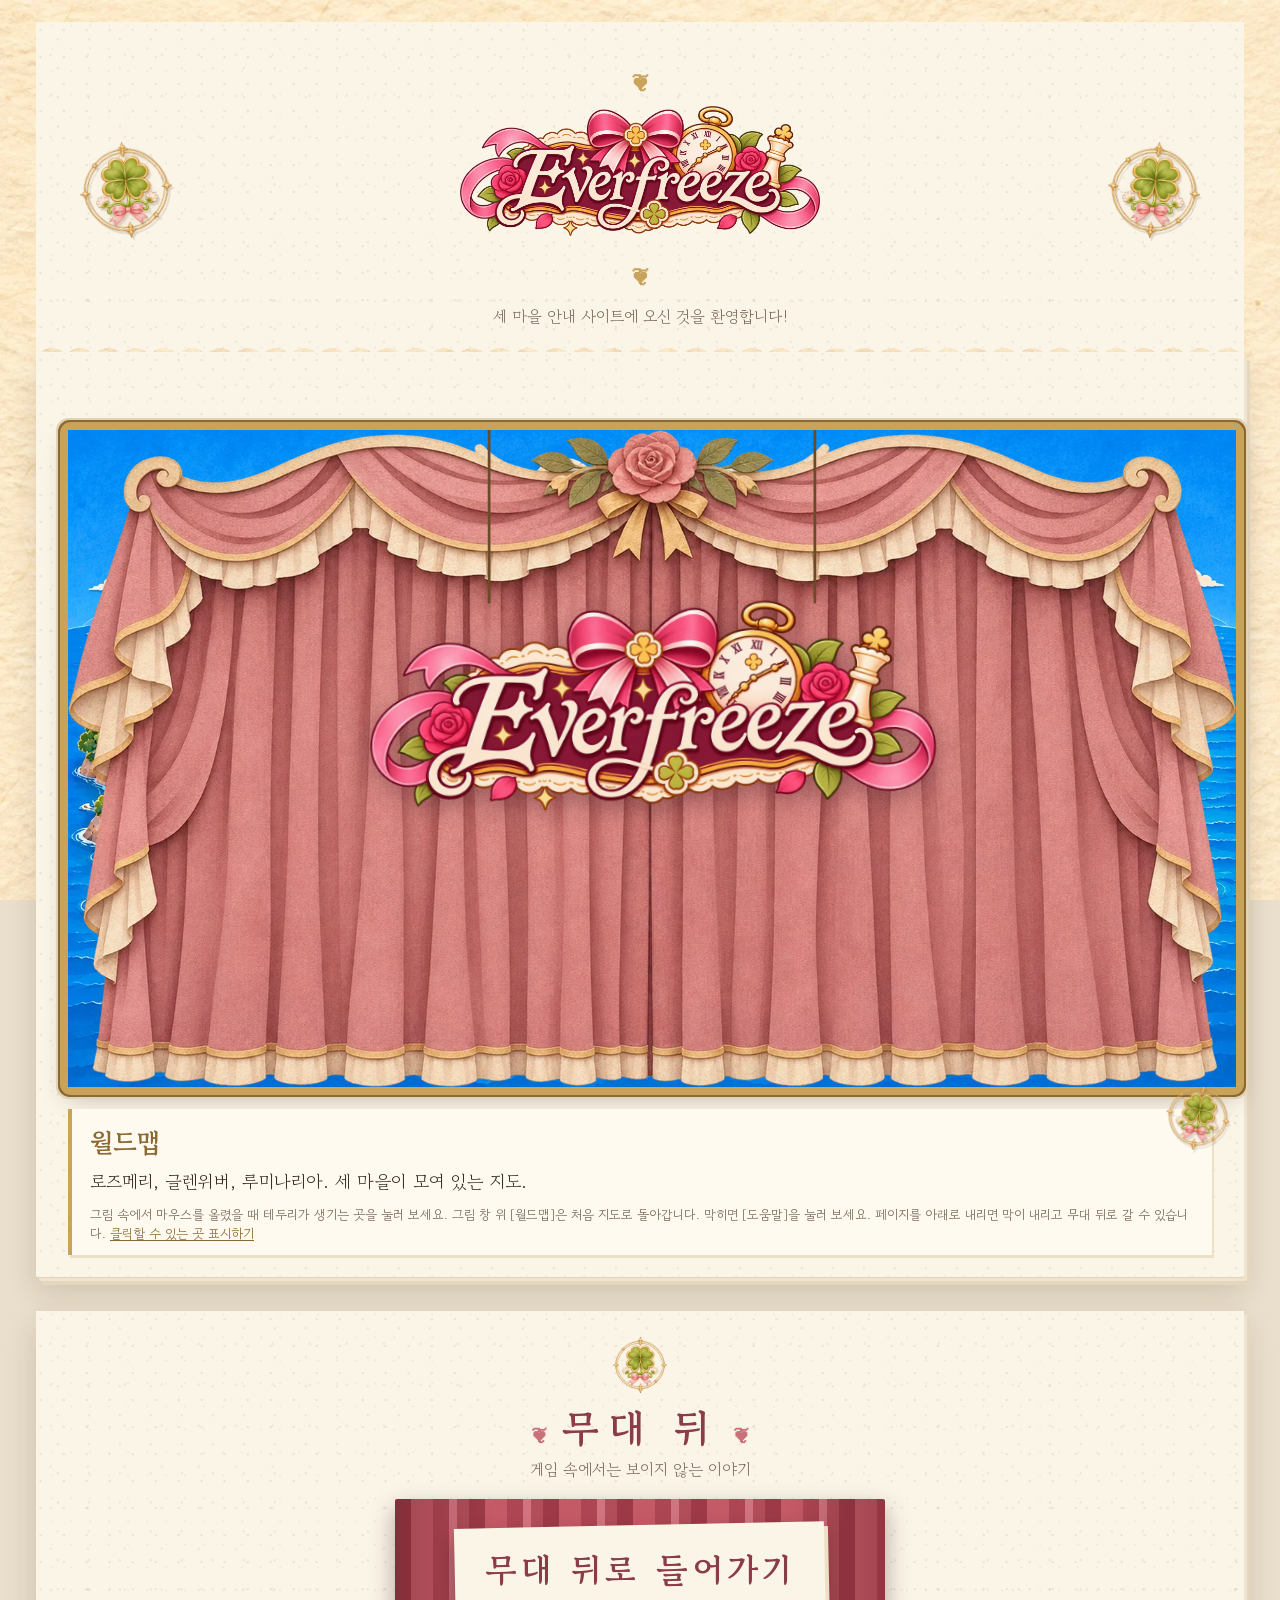
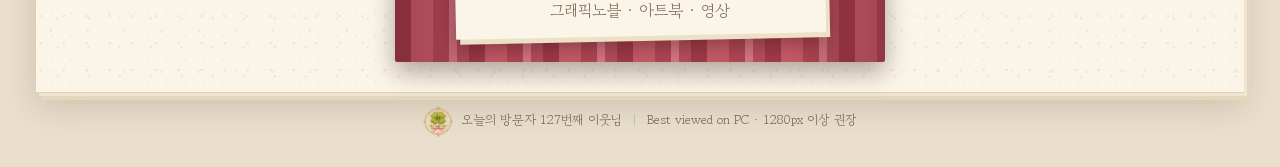
==== everfreeze_single.html @ aab17618 "Rosemary map layout: library set back behind the shop Co-Authored-By: Claude Opus 5.5 <noreply@anthr" ====
<!doctype html>
<html lang="ko" data-cur="1">
<head>
<meta charset="utf-8">
<meta name="viewport" content="width=device-width,initial-scale=1">
<title>EVERFREEZE</title>
<link rel="preconnect" href="https://fonts.googleapis.com">
<link href="https://fonts.googleapis.com/css2?family=Gowun+Batang:wght@400;700&family=Gowun+Dodum&display=swap" rel="stylesheet">
<style>
:root{
  --ink:#2b2a35; --ink2:#5a586b; --paper:#fffdf8; --line:#d9d4c7;
  --npc:#5b8fc9; --inspect:#d99a2b; --puzzle:#8a63c9; --move:#4aa070;
  --accent:#6b5bd6; --bad:#c9503c;
  --font:'Pretendard','Noto Sans KR','Malgun Gothic','Apple SD Gothic Neo',system-ui,sans-serif;
}
*{box-sizing:border-box}
html,body{margin:0;min-height:100%;font-family:var(--font);color:var(--ink)}
#stagewrap{position:relative;width:100%;aspect-ratio:16/9;overflow:hidden;border-radius:6px;background:#000}
#stage{position:absolute;left:0;top:0;width:1280px;height:720px;transform-origin:top left;overflow:hidden;background:#000;user-select:none}
button{font-family:inherit;cursor:pointer}

/* 배경 */
.scene{position:absolute;inset:0;transition:filter .6s}
.wm{position:absolute;left:0;right:0;top:46%;text-align:center;font-size:84px;font-weight:800;color:rgba(255,255,255,.34);letter-spacing:.04em;pointer-events:none;text-shadow:0 2px 0 rgba(0,0,0,.04)}
.wm::after{content:'배경 이미지 자리';display:block;font-size:15px;font-weight:600;letter-spacing:.2em;color:rgba(0,0,0,.22);margin-top:6px}
.fx{position:absolute;inset:0;pointer-events:none;transition:opacity .8s}

/* 오류 단계 연출 (단계 누적 · 전역) */
#stage[data-stage="2"] .scene{filter:saturate(.92)}
body[data-stage="2"] .fx{background:radial-gradient(ellipse at center,transparent 60%,rgba(60,40,90,.14) 100%)}
#stage[data-stage="3"] .scene{filter:saturate(.78) hue-rotate(-8deg)}
body[data-stage="3"] .fx{background:repeating-linear-gradient(0deg,rgba(0,0,0,.035) 0 2px,transparent 2px 5px),radial-gradient(ellipse at center,transparent 50%,rgba(60,30,90,.22) 100%)}
#stage[data-stage="4"] .scene{filter:saturate(.6) hue-rotate(-18deg) contrast(1.05);animation:jitter 5s steps(1) infinite}
body[data-stage="4"] .fx{background:repeating-linear-gradient(0deg,rgba(0,0,0,.06) 0 2px,transparent 2px 4px),linear-gradient(90deg,rgba(255,0,80,.05),transparent 30%,transparent 70%,rgba(0,200,255,.06)),radial-gradient(ellipse at center,transparent 40%,rgba(40,10,70,.34) 100%)}
#stage[data-stage="5"] .scene{filter:grayscale(.78) brightness(.94)}
body[data-stage="5"] .fx{background:radial-gradient(ellipse at center,transparent 55%,rgba(20,20,30,.3) 100%)}
@keyframes jitter{0%,92%,100%{transform:none}93%{transform:translateX(5px)}95%{transform:translateX(-6px) skewX(.6deg)}97%{transform:translateX(3px)}}
#stage[data-stage="5"] *{animation-play-state:paused}

/* 핫스팟 */
.hotspots{position:absolute;inset:0}
.hs{position:absolute;display:flex;flex-direction:column;align-items:center;justify-content:center;gap:6px;border:2px solid rgba(255,255,255,.55);border-radius:18px;background:rgba(255,255,255,.34);color:var(--ink);backdrop-filter:blur(1px);transition:transform .12s,background .12s,box-shadow .12s;padding:6px}
.hs .ico{font-size:54px;line-height:1;filter:drop-shadow(0 2px 2px rgba(0,0,0,.18))}
.hs .lbl{font-size:20px;font-weight:700;background:rgba(255,253,248,.92);border-radius:10px;padding:3px 10px;max-width:100%;text-align:center;box-shadow:0 1px 3px rgba(0,0,0,.15)}
.hs:hover{background:rgba(255,255,255,.62);transform:translateY(-3px) scale(1.02);box-shadow:0 8px 20px rgba(0,0,0,.2)}
.hs:active{transform:scale(.98)}
.hs-npc{border-radius:50% 50% 18px 18px / 40% 40% 18px 18px}
#stage.hints .hs{border-style:solid;border-width:3px}
#stage.hints .hs-npc{border-color:var(--npc)} #stage.hints .hs-inspect{border-color:var(--inspect)}
#stage.hints .hs-puzzle{border-color:var(--puzzle)} #stage.hints .hs-move{border-color:var(--move)}
#stage.hints .hs.temp{border-style:dashed}
#stage.hints .hs.temp::after{content:'임시';position:absolute;top:4px;right:6px;font-size:11px;font-weight:700;color:#fff;background:rgba(0,0,0,.45);border-radius:6px;padding:1px 6px}


/* 장소 소개말 / 토스트 / 배너 */
.toasts{position:absolute;right:18px;top:70px;display:flex;flex-direction:column;gap:8px;align-items:flex-end;pointer-events:none;z-index:30}
.toast{background:rgba(35,32,52,.92);color:#fff;padding:9px 16px;border-radius:12px;font-size:15px;animation:toastIn .25s ease}
.toast.gain{background:#4a3fb5}
.toast.out{opacity:0;transition:opacity .5s}
@keyframes toastIn{from{opacity:0;transform:translateX(16px)}}
.banner{position:absolute;left:50%;top:120px;transform:translateX(-50%);text-align:center;color:#fff;background:rgba(40,16,60,.84);padding:12px 30px;border-radius:16px;opacity:0;pointer-events:none;z-index:25}
.banner b{display:block;font-size:20px;margin-bottom:4px}
.banner span{font-size:16px;opacity:.9}
.banner.show{animation:bannerAnim 3.6s ease forwards}
@keyframes bannerAnim{0%{opacity:0}12%,78%{opacity:1}100%{opacity:0}}

/* 오버레이 공통 */
.scrim{position:absolute;inset:0;z-index:20;display:flex;align-items:flex-end;justify-content:center;padding-bottom:34px}
.scrim.dim{background:rgba(20,18,30,.55);align-items:center;padding:0}
.textbox{width:960px;min-height:150px;background:var(--paper);border:2px solid var(--ink);border-radius:18px;padding:22px 28px;box-shadow:0 10px 30px rgba(0,0,0,.35);position:relative;animation:rise .18s ease}
@keyframes rise{from{opacity:0;transform:translateY(10px)}}
.textbox .who{font-weight:800;margin-bottom:6px}
.textbox .body{font-size:22px;line-height:1.55}
.textbox .note{margin-top:10px;font-size:14px;color:var(--move);font-weight:700}
.textbox .next{position:absolute;right:22px;bottom:12px;font-size:13px;color:var(--ink2)}
.textbox.dialogue{display:flex;gap:22px;align-items:flex-start}
.portrait{flex:none;width:92px;height:92px;border-radius:50%;display:flex;align-items:center;justify-content:center;font-size:40px;font-weight:800;color:#fff;border:3px solid var(--ink)}
.dcol{flex:1}
.dhead{display:flex;align-items:center;gap:10px;margin-bottom:8px}
.dhead b{font-size:20px}.dhead .role{font-size:14px;color:var(--ink2)}
.dhead .ctx{font-size:12px;background:#ece8ff;color:var(--accent);border-radius:8px;padding:2px 8px;font-weight:700}
.textbox.dialogue .close{align-self:flex-end}

/* 퍼즐 */
.puzzle{width:720px;background:var(--paper);border:2px solid var(--ink);border-radius:20px;padding:26px 30px;box-shadow:0 14px 40px rgba(0,0,0,.45)}
.puzzle h3{margin:0 0 8px;font-size:22px}
.puzzle .prompt{margin:0 0 18px;font-size:18px;line-height:1.5}
.parea{display:flex;flex-direction:column;gap:10px}
.opt{border:2px solid var(--line);background:#fff;border-radius:12px;padding:12px 16px;font-size:17px;text-align:left}
.opt:hover:not(:disabled){border-color:var(--puzzle)}
.opt.on{border-color:var(--puzzle);background:#f1eaff}
.opt:disabled{opacity:.35;cursor:default}
.seq{display:flex;gap:8px;flex-wrap:wrap}
.slot{flex:1;min-width:130px;border:2px dashed var(--line);border-radius:12px;padding:10px;text-align:center;font-size:15px;color:var(--ink2);min-height:48px;display:flex;align-items:center;justify-content:center}
.slot.filled{border-style:solid;border-color:var(--puzzle);background:#f1eaff;color:var(--ink);font-weight:600}
.pool{display:grid;grid-template-columns:1fr 1fr;gap:8px;margin-top:6px}
.code{font-size:30px;text-align:center;letter-spacing:.3em;border:2px solid var(--line);border-radius:12px;padding:10px;width:200px;margin:0 auto;font-family:var(--font)}
.pmsg{min-height:24px;margin:14px 0 4px;color:var(--bad);font-weight:600}
.pactions{display:flex;justify-content:flex-end;gap:10px}
.shake{animation:shake .35s}
@keyframes shake{25%{transform:translateX(-8px)}75%{transform:translateX(8px)}}

/* 엔딩 */
.ending{width:640px;background:#f4f1ea;border:2px solid var(--ink);border-radius:20px;padding:34px 40px;text-align:center;line-height:1.7;box-shadow:0 14px 40px rgba(0,0,0,.45)}
.ending h2{margin:0 0 16px;font-size:26px}.ending p{margin:0;font-size:18px}.ending .btn{margin-top:22px}

/* 추리 수첩 */
.notebook{width:1160px;height:640px;background:var(--paper);border:2px solid var(--ink);border-radius:20px;padding:20px 26px;display:flex;flex-direction:column;box-shadow:0 14px 40px rgba(0,0,0,.45)}
.nb-head{display:flex;justify-content:space-between;align-items:center;margin-bottom:10px}
.nb-head h2{margin:0;font-size:24px}
.nb-cols{flex:1;display:grid;grid-template-columns:400px 1fr;gap:26px;min-height:0}
.nb-left,.nb-right{overflow:auto;padding-right:6px}
.nb-left h4,.nb-right h4{margin:12px 0 6px;font-size:15px;color:var(--ink2)}
.evlist{display:flex;flex-wrap:wrap;gap:6px}
.ev{border:1px solid var(--line);background:#fff;border-radius:10px;padding:6px 10px;font-size:14px}
.ev:hover{border-color:var(--accent)}.ev.picked{background:#e9e4ff;border-color:var(--accent)}
.empty{color:var(--ink2);font-size:14px}
.evdetail{margin-top:14px;padding:12px 14px;background:#f4f1ea;border-radius:12px;font-size:15px;line-height:1.5}
.evdetail .place{margin-left:8px;font-size:12px;color:var(--ink2)}.evdetail p{margin:6px 0 0}
.dcard{border:1px solid var(--line);background:#fff;border-radius:14px;padding:12px 16px;margin-bottom:10px}
.dcard.active{border:2px solid var(--accent)}
.dcard.solved{background:#f0f8f2;border-color:#9bcfae}
.dtop{display:flex;justify-content:space-between;align-items:center}
.dtop .tag{font-size:12px;border-radius:8px;padding:2px 8px;background:#eee;color:var(--ink2)}
.dcard.solved .tag{background:var(--move);color:#fff}
.dcard p{margin:6px 0}.dcard .sub{color:var(--ink2);font-size:14px}.dcard .hypo{font-size:15px}
.dcard .msg{color:var(--bad);font-weight:600;font-size:14px}
.slots{display:flex;gap:8px;margin:8px 0;flex-wrap:wrap}
.slots .slot{min-width:150px;flex:none;cursor:pointer}
.row{display:flex;gap:8px}

/* DEV */
.devpanel{position:absolute;right:12px;top:12px;width:360px;max-height:600px;overflow:auto;z-index:40;background:rgba(20,18,30,.94);color:#fff;border-radius:12px;padding:12px;font-size:12px;display:flex;flex-direction:column;gap:8px}
.devpanel select{width:100%;padding:4px}
.devev{display:flex;flex-wrap:wrap;gap:4px}
.devev button{background:#333;color:#ddd;border:1px solid #555;border-radius:6px;padding:2px 6px;font-size:11px}
.devev button.on{background:#6b5bd6;color:#fff}
.devpanel .row button{background:#444;color:#fff;border:0;border-radius:6px;padding:4px 10px}
.devflags{color:#bbb;line-height:1.5;word-break:break-all}

/* ===== 사이트 틀 (옛날 홈페이지 느낌) ===== */
body{background:#efe9dc;background-image:radial-gradient(rgba(120,100,70,.10) 1px,transparent 1px);background-size:14px 14px}
/* 단계별 배경 그림 (EF.PAGE_BG_IMAGES 에 등록된 단계만) */
body.page-bg{background-size:cover;background-position:center;background-attachment:fixed;background-repeat:no-repeat}
#site{max-width:1240px;margin:0 auto;padding:18px 16px 28px}
#masthead{background:#fffdf8;border:3px double #8a7b62;border-radius:8px;padding:16px 22px;text-align:center;box-shadow:3px 3px 0 rgba(90,75,50,.25)}
.logo{font-size:40px;font-weight:800;letter-spacing:.18em;color:#4b3f63}
.tagline{margin-top:6px;font-size:15px;color:var(--ink2)}
#page{background:#fffdf8;border:3px double #8a7b62;border-radius:8px;padding:14px 16px 18px;box-shadow:3px 3px 0 rgba(90,75,50,.25)}
#caption{margin-top:14px;padding:6px 4px 0}
#caption h2{margin:0 0 6px;font-size:24px;color:#4b3f63}
#pintro{margin:0 0 8px;font-size:17px;line-height:1.6}
.tip{margin:0;font-size:13px;color:var(--ink2)}
.tip a{color:#3b5bb5}
#foot{margin-top:14px;text-align:center;font-size:13px;color:var(--ink2)}
#foot .sep{margin:0 10px;color:#bbb}
.devlink{margin-left:12px;color:#aaa;font-size:11px}
/* 단계가 오르면 사이트 틀도 조금씩 어긋난다 */
body[data-stage="3"] #masthead .logo{letter-spacing:.14em}
body[data-stage="4"] #masthead{border-style:dashed}
body[data-stage="4"] .tagline{opacity:.75}
body[data-stage="5"] #site{filter:grayscale(.55)} /* body 에 filter 를 걸면 화면 고정 요소(엔딩 막 등)의 위치가 틀어진다 */
body[data-stage="5"] .tagline{letter-spacing:.3em}
.banner{top:70px}

/* 버튼 (이전 정리 때 빠져 있던 공통 버튼 스타일 복구) */
.btn{border:1px solid var(--line);background:var(--paper);color:var(--ink);border-radius:12px;padding:8px 14px;font-size:15px;font-weight:600;box-shadow:0 1px 3px rgba(0,0,0,.15)}
.btn:hover{background:#fff}
.btn.primary{background:var(--accent);color:#fff;border-color:var(--accent)}
.btn.primary:disabled{opacity:.4;cursor:not-allowed}
.btn.small{padding:5px 11px;font-size:14px}
.badge{margin-left:7px;background:var(--accent);color:#fff;border-radius:10px;padding:1px 8px;font-size:13px}

/* 뒤로가기: 그림 아래쪽 가장자리. 마우스를 대면 커서가 아래 화살표로 바뀌고, 클릭하면 한 단계 나간다 */
.edge-back{position:absolute;left:0;right:0;bottom:0;height:76px;z-index:6;
  cursor:url("data:image/svg+xml;utf8,<svg xmlns='http://www.w3.org/2000/svg' width='36' height='36' viewBox='0 0 36 36'><path d='M18 31 L5 15 H13 V4 H23 V15 H31 Z' fill='white' stroke='black' stroke-width='2.4' stroke-linejoin='round'/></svg>") 18 31, s-resize;
  transition:background .15s}
.edge-back:hover{background:linear-gradient(0deg,rgba(20,18,30,.30),rgba(20,18,30,0))}
/* 설정 showMemo 를 켰을 때만 생기는 메모 버튼 */
.memo-btn{position:absolute;right:14px;top:14px;z-index:7;border:1px solid var(--line);background:rgba(255,253,248,.94);border-radius:12px;padding:7px 12px;font-size:15px;font-weight:700}

/* ===== 퍼즐 유형별 화면 (src/ui/pz.js) ===== */
.textbox .body{white-space:pre-line}
.puzzle{max-height:680px;overflow:auto}
.phead{display:flex;align-items:center;gap:10px;margin-bottom:8px}
.phead h3{margin:0}
.plevel{font-size:12px;font-weight:700;background:#f1eaff;color:var(--puzzle);border-radius:8px;padding:2px 8px}
.phint{display:none;margin:4px 0 10px;padding:10px 14px;border-radius:12px;background:#fff6dc;border:1px dashed #d9b24a;font-size:15px;line-height:1.5}
.phint.on{display:block}
.pz-list{display:flex;flex-direction:column;gap:8px}
.row.center{justify-content:center;align-items:center;gap:14px;margin-top:10px}

/* 다이얼 · 회전 링 */
.wheels{display:flex;justify-content:center;gap:18px;padding:6px 0}
.wheel{display:flex;flex-direction:column;align-items:center;gap:6px}
.wbtn{border:1px solid var(--line);background:#fff;border-radius:10px;width:64px;height:34px;font-size:16px}
.wbtn:hover{border-color:var(--puzzle)}
.wnum{width:64px;height:76px;display:flex;align-items:center;justify-content:center;font-size:40px;font-weight:800;border:2px solid var(--ink);border-radius:12px;background:linear-gradient(180deg,#eee 0%,#fff 30%,#fff 70%,#eee 100%)}
.wlabel{font-size:13px;color:var(--ink2);font-weight:700;min-height:18px}
.wheels.rings .wnum{width:96px;height:96px;border-radius:50%;border:0;color:#4a3420;
  background:repeating-radial-gradient(circle,#d9b98a 0 5px,#c49a64 5px 8px);box-shadow:inset 0 0 0 3px #7a5a34;position:relative}
.wheels.rings .wnum::after{content:'';position:absolute;inset:6px;border-radius:50%;border-top:4px solid rgba(80,50,20,.6);transform:rotate(var(--rot,0deg));transition:transform .2s}

/* 시계 맞추기 */
.clockbox{display:flex;align-items:center;justify-content:center;gap:28px}
.clockface{width:210px;height:210px}
.cf-rim{fill:#fffdf8;stroke:var(--ink);stroke-width:4}
.cf-num{font-size:17px;font-weight:700;text-anchor:middle;fill:var(--ink)}
.cf-h{stroke:var(--ink);stroke-width:7;stroke-linecap:round;transition:transform .2s}
.cf-m{stroke:var(--puzzle);stroke-width:4;stroke-linecap:round;transition:transform .2s}
.cf-pin{fill:var(--ink)}
.clock-side{display:flex;flex-direction:column;gap:12px;align-items:flex-start}
.clock-label{font-size:28px;font-weight:800}
.clock-ctl{display:grid;grid-template-columns:auto auto auto;gap:6px 8px;align-items:center}
.cl-t{font-weight:700;color:var(--ink2)}

/* 레버 */
.levers{display:flex;justify-content:center;gap:26px;padding:6px 0}
.lever{position:relative;width:76px;height:150px;border:2px solid var(--line);border-radius:14px;background:#f6f3ec}
.lever .stick{position:absolute;left:34px;top:30px;width:8px;height:60px;background:#777;border-radius:4px;transform-origin:50% 100%;transition:transform .2s}
.lever .knob{position:absolute;left:22px;top:12px;width:32px;height:32px;border-radius:50%;background:var(--c);border:2px solid var(--ink);z-index:1;transition:top .2s}
.lever .lname{position:absolute;left:0;right:0;bottom:8px;font-weight:700;font-size:15px}
.lever.down .knob{top:70px}.lever.down .stick{transform:scaleY(-.2)}
.lever:disabled{cursor:default;opacity:.85}
.lever-trail{display:flex;gap:6px}
.dot{min-width:46px;padding:4px 8px;border:2px dashed var(--line);border-radius:10px;font-size:13px;text-align:center;color:var(--ink2)}
.dot.on{border-style:solid;border-color:var(--ink);color:#fff;font-weight:700}

/* 슬라이드 3×3 */
.slidegrid{display:grid;grid-template-columns:repeat(3,96px);grid-template-rows:repeat(3,96px);gap:6px;justify-content:center;padding:6px;background:#6f5a48;border-radius:14px;width:max-content;margin:0 auto}
.stile{border:0;border-radius:10px;background:#f4e8d0;font-size:46px;box-shadow:inset 0 -4px 0 rgba(0,0,0,.15);cursor:default}
.stile.movable{cursor:pointer;outline:3px solid rgba(138,99,201,.55)}
.stile.movable:hover{background:#fff}
.stile.empty{background:transparent;box-shadow:none}

/* 암호 */
.cipher-syms{display:flex;justify-content:center;gap:16px;font-size:44px;padding:4px 0}
.csym{width:70px;height:70px;display:flex;align-items:center;justify-content:center;border:2px solid var(--ink);border-radius:12px;background:#f4f1ea}
.cipher-legend{display:flex;justify-content:center;gap:22px;color:var(--ink2);font-size:16px;margin:4px 0 6px}

/* 등대 신호 */
.sigpad{display:flex;justify-content:center;flex-wrap:wrap;gap:10px;margin-top:10px;align-items:center}
.sig{display:flex;flex-direction:column;align-items:center;gap:2px;width:90px;padding:8px;border:2px solid var(--line);background:#fff;border-radius:14px;font-weight:700}
.sig .ico{font-size:32px}
.sig:hover:not(:disabled){border-color:var(--puzzle)}
.sig:disabled{opacity:.4;cursor:default}

/* 유리 조각 2×2 */
.glassgrid{display:grid;grid-template-columns:repeat(2,150px);gap:10px;justify-content:center;padding:10px;background:#3b3446;border-radius:16px;width:max-content;margin:0 auto}
.gcell{position:relative;width:150px;height:150px;border-radius:12px}
.gcell.sel{outline:4px solid #f3dc8a}
.gpiece{width:100%;height:100%;border:2px solid rgba(255,255,255,.7);border-radius:12px;display:flex;flex-direction:column;align-items:center;justify-content:center;gap:6px;color:#1f1c2b;transition:transform .2s;opacity:.92}
.gtri{font-size:30px;line-height:1}
.gname{font-size:18px;font-weight:800;background:rgba(255,255,255,.7);border-radius:8px;padding:1px 8px}
.grot{position:absolute;right:6px;bottom:6px;width:34px;height:34px;border-radius:50%;border:1px solid var(--line);background:#fff;font-size:18px;z-index:1}
.pz-signal .seq{flex-wrap:nowrap}.pz-signal .slot{min-width:0}

/* ===== 클로즈업 장면 (src/ui/closeup.js) — 그림 창 전체가 물건 가까이로. 글 없음 ===== */
.closeup{position:absolute;inset:0;z-index:18;display:flex;background:#1b1824;animation:cuIn .22s ease-out}
.closeup>*:first-child{flex:1}
@keyframes cuIn{from{opacity:0;transform:scale(1.04)}}
.closeup.quiet>*:first-child{filter:grayscale(1) brightness(.8)}

/* 그림(임시: 큰 아이콘) */
.cv-pic{display:flex;align-items:center;justify-content:center;position:relative;background-size:cover;background-position:center}
.cv-icon{font-size:300px;filter:drop-shadow(0 16px 28px rgba(0,0,0,.4))}
.cv-tag{position:absolute;left:14px;top:12px;font-size:13px;color:rgba(255,255,255,.7);background:rgba(0,0,0,.25);padding:2px 8px;border-radius:4px}

/* 종이·표지판·장부·책: 가운데 한 장 */
.cv-doc{display:flex;align-items:center;justify-content:center;padding:40px;color:#2f2a24;font-family:'Nanum Myeongjo','Noto Serif KR',serif;background:#3b3026;background-image:repeating-linear-gradient(90deg,rgba(255,255,255,.03) 0 4px,transparent 4px 18px)}
.d-sheet{min-width:560px;max-width:1080px;padding:34px 48px;box-shadow:0 18px 40px rgba(0,0,0,.5);display:flex;flex-direction:column;align-items:center}
.paper-note .d-sheet{width:640px;background:repeating-linear-gradient(180deg,#fbf6ea 0 55px,#d9e2ef 55px 57px);transform:rotate(-1.5deg)}
.paper-note .d-line{align-self:stretch;margin:0;height:57px;line-height:57px;font-size:38px}
.paper-note.blur .d-line{background:linear-gradient(90deg,rgba(60,70,110,.5),rgba(60,70,110,.15) 70%,transparent);background-size:100% 10px;background-repeat:no-repeat;background-position:0 60%;filter:blur(3px)}
.paper-book .d-sheet,.cv-doc.paper-book{background-color:#3b3026}
.paper-book .d-sheet{width:760px;background:linear-gradient(90deg,#efe3c8,#f8f0dc 10%,#f8f0dc 90%,#e8dbbd)}
.paper-book .d-line{margin:10px 0;font-size:48px;letter-spacing:.1em}
.paper-sign .d-sheet{background:#f3ead6;border:14px solid #7a5a38;border-radius:10px}
.paper-sign .d-line{margin:6px 0;font-size:64px;font-weight:800}
.paper-ledger .d-sheet{background:#f4ecd8;width:1000px}
.d-head{font-size:40px;font-weight:800;margin-bottom:14px}
.d-table{border-collapse:collapse;font-size:30px;width:100%}
.d-table th{border-bottom:3px solid #6b5a48;padding:6px 12px;text-align:center;font-size:34px}
.d-table td{border-bottom:1px solid #d8cbb0;padding:6px 12px;text-align:center;font-variant-numeric:tabular-nums}
.paper-sign .d-table{font-size:64px}.paper-sign .d-table th{font-size:30px}
.d-foot{margin-top:16px;font-size:40px;align-self:flex-end}
.paper-note .d-foot{font-size:30px;color:#777}

/* 하루 순서 띠 */
.cv-strip{display:flex;align-items:center;justify-content:center;background:#3b3026}
.st-sheet{display:flex;align-items:center;gap:18px;padding:40px 50px;background:#e9dcc0;box-shadow:0 18px 40px rgba(0,0,0,.5);
  clip-path:polygon(0 4%,8% 0,20% 5%,34% 1%,50% 4%,66% 0,82% 5%,100% 2%,98% 50%,100% 97%,84% 100%,66% 95%,50% 100%,34% 96%,18% 100%,0 96%,2% 50%)}
.st-icon{font-size:110px}.st-arrow{font-size:56px;color:#6b5a48}

/* 시계 */
.cv-clock{display:flex;align-items:center;justify-content:center;background:radial-gradient(circle,#d8e2ec,#6f7d8e)}
.cv-clock svg{width:600px;height:600px}
.ck-rim{fill:#f6f1e4;stroke:#3a3346;stroke-width:6}
.ck-tick{stroke:#3a3346;stroke-width:1.5}.ck-tick.big{stroke-width:4}
.ck-num{font-size:20px;font-weight:700;text-anchor:middle;fill:#3a3346;font-family:serif}
.ck-h{stroke:#3a3346;stroke-width:8;stroke-linecap:round}
.ck-m{stroke:#3a3346;stroke-width:4;stroke-linecap:round}
.ck-pin{fill:#3a3346}
.cv-clock .ck-h{stroke-width:11}.cv-clock .ck-m{stroke:#9a2f2f;stroke-width:2.5}
.ck-dir{fill:none;stroke:rgba(58,51,70,.35);stroke-width:3;stroke-linecap:round}

/* 해파리 조명 */
.cv-lights{display:flex;align-items:center;justify-content:center;gap:90px;background:radial-gradient(ellipse,#1f3a4a,#0c1820)}
.bulb{width:150px;height:150px;border-radius:50% 50% 44% 44%;background:var(--c);opacity:.12;animation-name:bulbOn;animation-iteration-count:infinite;animation-timing-function:steps(1,end)}
@keyframes bulbOn{0%{opacity:.12;box-shadow:none}1%,22%{opacity:1;box-shadow:0 0 70px 20px var(--c)}23%,100%{opacity:.12;box-shadow:none}}

/* 망토 도안 */
.cv-pattern{display:flex;align-items:center;justify-content:center;background:#e8cfc4;background-image:repeating-linear-gradient(90deg,rgba(120,70,50,.05) 0 2px,transparent 2px 28px)}

/* 바느질 단계 */
.cv-steps{display:flex;align-items:center;justify-content:center;background:#e9d2c6}
.s-cloth{position:relative;display:flex;align-items:center;gap:40px;padding:70px 70px 70px 50px;background:#f4e3d6;transform:rotate(-1.5deg);
  background-image:repeating-linear-gradient(0deg,rgba(120,70,50,.06) 0 1px,transparent 1px 5px),repeating-linear-gradient(90deg,rgba(120,70,50,.05) 0 1px,transparent 1px 5px);
  box-shadow:3px 6px 0 rgba(90,50,40,.18);clip-path:polygon(0 3%,4% 0,30% 2%,62% 0,100% 2%,99% 40%,100% 97%,70% 100%,35% 98%,2% 100%,0 60%)}
.s-tag{font-size:54px;color:#7a3b3b;background:#fff6dc;border:2px dashed #7a3b3b;border-radius:6px;padding:0 14px;transform:rotate(3deg)}
.s-row{display:flex;gap:16px;align-items:center}
.s-st{position:relative;width:50px;height:8px}
.s-st::before,.s-st::after{content:"";position:absolute;top:2px;width:4px;height:4px;border-radius:50%;background:rgba(90,50,40,.35)} /* 바늘구멍 */
.s-st::before{left:-2px}.s-st::after{right:-2px}
.s-st.sewn{background:#a2584a;border-radius:4px;box-shadow:0 2px 0 #6d3329;transform:rotate(-4deg)}
.s-st.sewn:nth-child(even){transform:rotate(3deg)}
.s-st.sewn::before,.s-st.sewn::after{display:none}
.s-st.last{background:linear-gradient(90deg,#a2584a 55%,transparent 55%);box-shadow:none}
.s-needle{position:absolute;left:24px;top:-74px;width:6px;height:96px;border-radius:3px 3px 50% 50%/3px 3px 100% 100%;transform:rotate(28deg);transform-origin:bottom;
  background:linear-gradient(90deg,#9aa3ab,#e9eef2 45%,#8c949b)}
.s-needle::before{content:"";position:absolute;left:1.5px;top:8px;width:3px;height:12px;border-radius:2px;background:#f4e3d6} /* 바늘귀 */
.s-needle::after{content:"";position:absolute;left:-30px;top:6px;width:38px;height:70px;border:3px solid #a2584a;border-color:#a2584a transparent transparent #a2584a;border-radius:50%;transform:rotate(-20deg)} /* 늘어진 실 */

/* 붙은 종이들 */
.cv-pins{display:flex;flex-wrap:wrap;align-content:center;justify-content:center;gap:26px;padding:40px}
.paper-cork{background:#b98a5a;background-image:radial-gradient(rgba(0,0,0,.12) 1px,transparent 1.5px);background-size:8px 8px}
.paper-drawer{background:#4e3e30}
.pin-note{position:relative;width:340px;padding:40px 20px;background:#fbf6e2;box-shadow:3px 5px 10px rgba(0,0,0,.35);text-align:center}
.pn-icon{font-size:130px}
.pn-text{font-size:30px}
.pn-mark{position:absolute;right:16px;bottom:10px;font-size:44px;color:#9a2f2f}
.paper-drawer .pin-note{width:230px;padding:22px 12px}
.paper-drawer .pn-icon{font-size:56px}.paper-drawer .pn-text{font-size:26px}

/* 겹친 편지 */
.cv-stack{display:flex;align-items:center;justify-content:center;background:radial-gradient(circle,#e3d7bd,#9f9078)}
.st-item{position:absolute}
.si-icon{font-size:250px;filter:drop-shadow(0 8px 10px rgba(0,0,0,.3))}
.si-mark{position:absolute;left:50%;top:50%;transform:translate(-50%,-35%);font-size:64px;color:#9a2f2f}

/* 나이테 읽는 법 */
.rg-svg{width:1000px;height:470px;background:#f8f0dc;box-shadow:0 18px 40px rgba(0,0,0,.5)}
.rg-ring{fill:none;stroke:#9b7b52;stroke-width:14;opacity:.75}
.rg-badge{fill:#7a3b3b}
.rg-num{fill:#fff;font-size:20px;font-weight:800;text-anchor:middle}
.rg-arrow{fill:none;stroke:#7a3b3b;stroke-width:6;stroke-linecap:round;stroke-linejoin:round}
.rg-clock{fill:#fffdf6;stroke:#3a3346;stroke-width:6}
.rg-long{stroke:#3a3346;stroke-width:6;stroke-linecap:round}
.rg-short{stroke:#3a3346;stroke-width:12;stroke-linecap:round}
.rg-pin{fill:#3a3346}
.rg-svg .rg-badge+.rg-num{font-size:24px}

/* 상호작용 불가: 그림만 살짝 흔들림 */
#stage.nudge .scene,#stage.nudge .hotspots{animation:nudge .4s ease}
@keyframes nudge{20%{transform:translateX(-7px)}40%{transform:translateX(6px)}60%{transform:translateX(-4px)}80%{transform:translateX(2px)}}

/* 뒤로 가기 화살표: 그림 하단 가운데에 항상 희미하게, 마우스를 대면 진하게 */
.edge-arrow{position:absolute;left:50%;bottom:10px;width:46px;height:30px;margin-left:-23px;pointer-events:none;opacity:.5;transition:opacity .15s;
  background:url("data:image/svg+xml;utf8,<svg xmlns='http://www.w3.org/2000/svg' viewBox='0 0 46 30'><path d='M4 5 L23 25 L42 5' fill='none' stroke='white' stroke-width='7' stroke-linecap='round' stroke-linejoin='round'/><path d='M4 5 L23 25 L42 5' fill='none' stroke='%232b2a35' stroke-width='3.5' stroke-linecap='round' stroke-linejoin='round'/></svg>") center/contain no-repeat;
  animation:arrowBob 1.8s ease-in-out infinite}
.edge-back:hover .edge-arrow{opacity:1}
@keyframes arrowBob{50%{transform:translateY(5px)}}

/* 그림 위에 얹는 힌트(클로즈업 그림이 있을 때) */
.closeup .on-img{background:transparent!important;flex:none}
.closeup .on-img.bare .d-sheet,.closeup .on-img.bare .st-sheet{background:transparent!important;box-shadow:none;border:0;transform:none}
.closeup .on-img .ck-rim,.closeup .on-img .ck-tick,.closeup .on-img .ck-num,.closeup .on-img .ck-dir{display:none}
.closeup .on-img.cv-clock svg{width:100%;height:100%}
.scene.err-img{filter:none!important}
.scene.has-img .wm{display:none}
/* 인물 크롭(임시) */
.npc-cu{z-index:18;align-items:center;justify-content:center}
.npc-ph{font-size:160px;font-weight:800;color:rgba(255,255,255,.55);margin-top:-160px;letter-spacing:.06em}
.npc-cu .cv-tag{position:absolute;left:14px;top:12px;font-size:13px;color:rgba(255,255,255,.7);background:rgba(0,0,0,.25);padding:2px 8px;border-radius:4px}

/* 대화 여러 장 */
.dside{display:flex;flex-direction:column;align-items:flex-end;gap:8px;align-self:flex-end}
.dcount{font-size:12px;color:var(--ink2)}
.textbox.dialogue .body{white-space:pre-line}
.textbox.dialogue.is-clover{border-color:#5f8f4f}

/* =====================================================================
   디자인 v2 — 종이 무대 홈페이지
   · 사이트 틀: 섬유 알갱이가 박힌 크림색 수제 종이, 오려 붙인 가장자리
   · 그림 창: 마을마다 색이 바뀌는 종이 무대 틀(위쪽 물결 휘장)
   · 창: 종이 쪽지(겹친 종이 그림자 + 마스킹 테이프)
   · 클릭할 곳: 평소엔 안 보이고, 마우스를 올리면 종이 오린 듯한 테두리
   ===================================================================== */
:root{
  --paper:#fbf5e8; --paper2:#f3e8d3; --paper-edge:#e2d3b6; --ink:#3a2f28; --ink2:#7a6a5a;
  --serif:'Gowun Batang','Nanum Myeongjo','Noto Serif KR',serif;
  --font:'Gowun Dodum','Pretendard','Noto Sans KR','Malgun Gothic',system-ui,sans-serif;
  --frame:#c9a35a; --frame-dk:#8a6a32; /* 월드맵: 금빛 */
  --speckle:radial-gradient(circle at 20% 30%,rgba(120,90,60,.10) 0 1px,transparent 1.5px),
            radial-gradient(circle at 70% 60%,rgba(90,110,80,.09) 0 1px,transparent 1.5px),
            radial-gradient(circle at 40% 80%,rgba(150,90,90,.08) 0 1.2px,transparent 1.8px),
            radial-gradient(circle at 85% 15%,rgba(80,80,120,.07) 0 .8px,transparent 1.3px);
}
body[data-village="rm"]{--frame:#c9707a;--frame-dk:#8a3d48}
body[data-village="gw"]{--frame:#7e9c64;--frame-dk:#4d6a3a}
body[data-village="lm"]{--frame:#6aa3a8;--frame-dk:#3d6f76}

html,body{font-family:var(--font)}
body{background-color:#e9dfcc;background-image:var(--speckle);background-size:23px 27px,31px 29px,37px 41px,19px 23px}
#site{max-width:1240px;padding:22px 16px 30px}

/* 머리말: 오려 낸 종이 띠 + 아래 물결 가장자리 */
#masthead{position:relative;background-color:var(--paper);background-image:var(--speckle);background-size:23px 27px,31px 29px,37px 41px,19px 23px;
  border:0;border-radius:0;padding:20px 22px 30px;box-shadow:0 2px 0 var(--paper-edge),4px 6px 0 rgba(90,70,40,.12),0 10px 22px rgba(60,40,20,.12);
  -webkit-mask:radial-gradient(14px 10px at 50% 100%,transparent 98%,#000) 50% 100%/28px 100% repeat-x;mask:radial-gradient(14px 10px at 50% 100%,transparent 98%,#000) 50% 100%/28px 100% repeat-x}
.logo{font-family:var(--serif);font-size:44px;font-weight:700;letter-spacing:.22em;color:var(--frame-dk);transition:color .6s}
.logo::before,.logo::after{content:'❦';font-size:20px;vertical-align:middle;margin:0 14px;color:var(--frame);letter-spacing:0}
.tagline{font-family:var(--serif);font-size:16px;color:var(--ink2);margin-top:4px}

/* 본문 카드: 겹친 종이 */
#page{margin-top:-6px;background-color:var(--paper);background-image:var(--speckle);background-size:23px 27px,31px 29px,37px 41px,19px 23px;
  border:0;border-radius:2px;padding:18px 20px 22px;box-shadow:0 1px 0 var(--paper-edge),3px 4px 0 #efe4cf,6px 8px 0 #e4d7bd,0 14px 30px rgba(60,40,20,.16)}

/* 그림 창: 종이 무대 틀 */
#stagewrap{border-radius:4px;background:var(--frame-dk);box-shadow:0 0 0 8px var(--frame),0 0 0 10px var(--frame-dk),0 0 0 12px var(--paper-edge),0 10px 24px rgba(40,25,10,.3);transition:box-shadow .6s;margin:12px 12px 0}
#stagewrap::after{content:'';position:absolute;left:0;right:0;top:0;height:20px;z-index:50;pointer-events:none;
  background:radial-gradient(18px 14px at 50% 0,var(--frame) 97%,transparent) 0 0/36px 20px repeat-x;filter:drop-shadow(0 2px 1px rgba(40,25,10,.35))}

/* 설명 칸: 종이 쪽지 */
#caption{margin:22px 12px 0;padding:14px 18px 12px;background:#fffaf0;border-left:4px solid var(--frame);box-shadow:2px 3px 0 #ece0c8;position:relative}
#caption h2{font-family:var(--serif);font-size:26px;color:var(--frame-dk);margin:0 0 6px;transition:color .6s}
#pintro{font-family:var(--serif);font-size:18px;line-height:1.7;color:var(--ink)}
.tip{font-size:13px;color:var(--ink2)}
.tip a{color:var(--frame-dk)}
#foot{font-family:var(--serif);color:var(--ink2)}

/* 클릭할 곳: 평소 투명, 마우스를 올리면 오린 종이 테두리 + 이름표 */
#stage .hs{background:transparent;border:2px dashed transparent;border-radius:14px;backdrop-filter:none;box-shadow:none;transition:border-color .15s,box-shadow .15s,background .15s;cursor:pointer}
#stage .hs .lbl{opacity:0;transform:translateY(4px);transition:opacity .15s,transform .15s;font-family:var(--serif);font-size:18px;background:var(--paper);border-radius:2px;box-shadow:2px 2px 0 rgba(60,40,20,.25)}
#stage .hs:hover{transform:none;background:rgba(255,248,232,.16);border-color:rgba(255,250,238,.95);box-shadow:0 0 0 3px rgba(60,40,20,.28),inset 0 0 0 2px rgba(60,40,20,.12)}
#stage .hs .lbl{display:none!important} /* 클릭할 곳에 이름표는 넣지 않는다 */
/* 그림이 없는 임시 장면: 아이콘만 희미하게 (그림이 들어오면 사라짐) */
#stage:not(.has-img) .hs .ico{opacity:.75}
#stage.has-img .hs .ico{opacity:0}
#stage.has-img .hs:hover .ico{opacity:0}
/* '클릭할 수 있는 곳 표시하기'를 켜면 전부 보인다 */
#stage.hints .hs{border-color:rgba(255,250,238,.9);background:rgba(255,248,232,.22)}
#stage.hints .hs .lbl,#stage.hints .hs .ico{opacity:1}

/* 창: 종이 쪽지 */
.textbox,.puzzle,.ending{background-color:var(--paper);background-image:var(--speckle);background-size:23px 27px,31px 29px,37px 41px,19px 23px;
  border:0;border-radius:2px;box-shadow:0 1px 0 var(--paper-edge),3px 4px 0 #ece0c8,6px 8px 0 #dfd1b4,0 16px 34px rgba(30,20,10,.38);color:var(--ink)}
.textbox::before,.puzzle::before,.ending::before{content:'';position:absolute;top:-12px;left:50%;width:120px;height:24px;margin-left:-60px;
  background:rgba(var(--tape,201,112,122),.55);transform:rotate(-2deg);box-shadow:0 1px 2px rgba(0,0,0,.12)}
body[data-village="gw"]{--tape:126,156,100} body[data-village="lm"]{--tape:106,163,168} body[data-village="world"]{--tape:201,163,90}
.puzzle,.ending{position:relative}
.textbox{border-radius:2px}
.textbox .body,.textbox.dialogue .body{font-family:var(--serif);font-size:22px}
.dhead b{font-family:var(--serif);font-size:21px;color:var(--frame-dk)}
.portrait{border:3px solid var(--paper);box-shadow:0 0 0 2px var(--frame-dk),2px 3px 0 rgba(0,0,0,.18);font-family:var(--serif)}
.textbox.dialogue.is-clover{box-shadow:0 1px 0 var(--paper-edge),3px 4px 0 #e4ecd9,6px 8px 0 #d4e0c4,0 16px 34px rgba(30,20,10,.38)}
.textbox.dialogue.is-clover .dhead b{color:#4f7a3f}
.puzzle h3,.phead h3{font-family:var(--serif);font-size:24px;color:var(--frame-dk)}
.puzzle .prompt{font-family:var(--serif)}
.plevel{background:transparent;border:1px solid var(--frame);color:var(--frame-dk);border-radius:2px}
.phint{background:#fff6dc;border:1px dashed #c9a35a;border-radius:2px;font-family:var(--serif)}
.ending h2{font-family:var(--serif);font-size:30px;color:#4b3f63}
.ending p{font-family:var(--serif)}
/* 버튼: 종이 꼬리표 */
.btn{font-family:var(--serif);background:#f6ead2;border:1px solid #b89b74;border-radius:3px;box-shadow:1px 2px 0 #cdb894;color:var(--ink)}
.btn:hover{background:#fff4dc}
.btn.primary{background:var(--frame);border-color:var(--frame-dk);color:#fff;box-shadow:1px 2px 0 var(--frame-dk)}
.btn.primary:disabled{opacity:.45}
.opt{font-family:var(--serif);background:#fffaf0;border:1px solid #d9c8a6;border-radius:2px}
.opt.on{background:#fbefd9;border-color:var(--frame-dk)}

/* ===== 오페라 커튼 · 무대 뒤 (src/ui/backstage.js) ===== */
.opera{position:absolute;inset:0;z-index:60;pointer-events:none}
.opera.closed{pointer-events:auto}
/* 커튼 천: 세로 주름 + 종이 알갱이. 닫히면 화면을 덮고, 열리면 양옆 위로 걷혀 묶인다(오페라 막) */
.drape{position:absolute;top:0;bottom:0;width:51%;
  background:linear-gradient(90deg,rgba(60,10,20,.28),transparent 18%,transparent 82%,rgba(60,10,20,.28)),
             repeating-linear-gradient(90deg,#9e3a47 0 16px,#c45a66 16px 38px,#ad4652 38px 54px,#d27480 54px 62px,#b24e5a 62px 74px);
  transition:clip-path 1.4s cubic-bezier(.55,.05,.3,1);filter:drop-shadow(0 0 10px rgba(40,5,10,.45))}
.drape::after{content:'';position:absolute;inset:0;background-image:var(--speckle);background-size:23px 27px,31px 29px,37px 41px,19px 23px;opacity:.7}
.drape.left{left:0;clip-path:polygon(0 0,100% 0,100% 18%,100% 38%,100% 60%,100% 82%,100% 100%,0 100%)}
.drape.right{right:0;clip-path:polygon(100% 0,0 0,0 18%,0 38%,0 60%,0 82%,0 100%,100% 100%)}
.opera.opening .drape.left,.opera.open .drape.left{clip-path:polygon(0 0,17% 0,12% 14%,7% 28%,3% 44%,1% 58%,0 70%,0 100%)}
.opera.opening .drape.right,.opera.open .drape.right{clip-path:polygon(100% 0,83% 0,88% 14%,93% 28%,97% 44%,99% 58%,100% 70%,100% 100%)}
/* 위쪽 휘장 (천장): 항상 그림 창 위에 걸려 있다 */
.opera-valance{position:absolute;left:0;right:0;top:0;height:74px;z-index:3;pointer-events:none;
  background:radial-gradient(46px 40px at 50% 0,#b8924d 96%,transparent) 0 26px/92px 48px repeat-x,
             linear-gradient(#7e2c37,#9e3a47) 0 0/100% 30px no-repeat;
  filter:drop-shadow(0 4px 2px rgba(40,10,10,.35))}
/* 천장에 줄로 매단 패 */
.hang{position:absolute;left:50%;top:0;z-index:2;display:flex;flex-direction:column;align-items:center;pointer-events:none;
  transform:translate(-50%,0);transition:transform .7s cubic-bezier(.34,1.35,.5,1)}
.hang.up{transform:translate(-50%,-115%);transition:transform .75s cubic-bezier(.55,0,.8,.2)}
.ropes{width:58%;height:190px;border-left:3px solid #6b4a2a;border-right:3px solid #6b4a2a;
  background:linear-gradient(90deg,transparent 0 calc(50% - 1px),transparent calc(50% + 1px))}
.sign{pointer-events:auto;cursor:pointer;text-align:center;transform:rotate(-1.5deg);
  background-color:var(--paper);background-image:var(--speckle);background-size:23px 27px,31px 29px,37px 41px,19px 23px;
  box-shadow:0 1px 0 var(--paper-edge),4px 5px 0 #ece0c8,8px 10px 0 #dfd1b4,0 20px 40px rgba(30,10,10,.45);position:relative}
.sign::before,.sign::after{content:'';position:absolute;top:-8px;width:14px;height:14px;border-radius:50%;background:#b8924d;box-shadow:inset 0 -2px 0 #7a5a2a}
.sign::before{left:21%}.sign::after{right:21%}
.sign.logo{padding:44px 84px 40px}
.logo-txt{font-family:var(--serif);font-size:84px;font-weight:700;letter-spacing:.2em;color:#8a3d48}
.sign.gate{padding:26px 54px 22px}
.gate-txt{display:block;font-family:var(--serif);font-size:46px;font-weight:700;letter-spacing:.18em;color:#8a3d48}
.sign.gate small{font-family:var(--serif);font-size:18px;color:var(--ink2)}
.sign:hover{transform:rotate(0)}

/* ===== 무대 뒤 구역: 장소 설명 칸 아래, 스크롤해서 내려오는 곳 ===== */
.backstage{margin-top:34px;padding:26px 30px 30px;scroll-margin-top:16px;background-color:var(--paper);background-image:var(--speckle);background-size:23px 27px,31px 29px,37px 41px,19px 23px;
  box-shadow:0 1px 0 var(--paper-edge),3px 4px 0 #efe4cf,6px 8px 0 #e4d7bd,0 14px 30px rgba(60,40,20,.16);text-align:center}
.bs-head{margin-bottom:18px}
.bs-title{font-family:var(--serif);font-size:40px;font-weight:700;letter-spacing:.22em;color:#8a3d48}
.bs-title::before,.bs-title::after{content:'❦';font-size:18px;vertical-align:middle;margin:0 14px;letter-spacing:0;color:#c9707a}
.bs-sub{font-family:var(--serif);color:var(--ink2);font-size:16px}
/* 한 단계: 닫힌 무대 뒤 문 (붉은 막 위의 종이 표) */
.bs-gate{display:inline-flex;flex-direction:column;align-items:center;gap:4px;cursor:pointer;border:0;padding:46px 90px 40px;position:relative;
  background:linear-gradient(90deg,rgba(60,10,20,.25),transparent 20%,transparent 80%,rgba(60,10,20,.25)),
             repeating-linear-gradient(90deg,#9e3a47 0 16px,#c45a66 16px 38px,#ad4652 38px 54px,#d27480 54px 62px,#b24e5a 62px 74px);
  box-shadow:0 10px 24px rgba(40,10,15,.35);border-radius:2px;transition:transform .2s,opacity .5s,max-height .6s,padding .6s;max-height:260px;overflow:hidden}
.bs-gate::before{content:'';position:absolute;inset:26px 60px;background:var(--paper);box-shadow:4px 5px 0 #ece0c8,0 10px 20px rgba(30,10,10,.35);transform:rotate(-1.2deg)}
.bs-gate .gate-txt,.bs-gate small{position:relative}
.bs-gate .gate-txt{font-family:var(--serif);font-size:34px;font-weight:700;letter-spacing:.12em;color:#8a3d48}
.bs-gate small{font-family:var(--serif);font-size:16px;color:var(--ink2)}
.bs-gate:hover{transform:translateY(-3px)}
.backstage.open .bs-gate{opacity:0;max-height:0;padding:0 90px;pointer-events:none}
/* 책자: 문을 누르면 아래로 펼쳐진다 */
.backstage .program{position:relative;left:auto;right:auto;top:auto;bottom:auto;transform:none;display:flex;flex-direction:column;text-align:left;
  height:0;opacity:0;overflow:hidden;padding:0 34px;margin-top:0;transition:height .8s cubic-bezier(.3,.8,.3,1),opacity .6s,padding .6s;
  background-color:#fffaf0;background-image:var(--speckle);background-size:23px 27px,31px 29px,37px 41px,19px 23px;
  box-shadow:0 1px 0 var(--paper-edge),4px 5px 0 #ece0c8,8px 10px 0 #dfd1b4}
.backstage.open .program{height:640px;opacity:1;padding:20px 34px 30px}
.pg-tabs{display:flex;gap:10px;justify-content:center;margin-bottom:12px}
.pg-tab{font-family:var(--serif);font-size:24px;padding:8px 26px;background:#efe2c9;border:1px solid #cdb894;border-radius:3px;color:var(--ink2);cursor:pointer;box-shadow:1px 2px 0 #cdb894}
.pg-tab.on{background:#8a3d48;border-color:#6b2d36;color:#fff}
.pg-sheet{position:relative;flex:1;perspective:2200px}
.pg-leaf{position:absolute;inset:0;padding:18px 26px 22px;background:#fffdf6;border:1px solid #e3d4b6;opacity:0;pointer-events:none;transform-origin:left center;backface-visibility:hidden;
  transition:transform .8s cubic-bezier(.5,.05,.3,1),opacity .6s}
.pg-leaf.on{opacity:1;pointer-events:auto;z-index:2}
.pg-leaf.turn-away{opacity:0;transform:rotateY(-100deg);z-index:3}
.pg-leaf.slide-away{opacity:0;transform:translateX(30px);z-index:1}
.pg-leaf.in-back{animation:leafBack .8s cubic-bezier(.5,.05,.3,1)}
@keyframes leafBack{from{transform:rotateY(-100deg);opacity:0}to{transform:none;opacity:1}}
.pg-head{display:flex;align-items:baseline;gap:12px;border-bottom:1px solid #e3d4b6;padding-bottom:8px;margin-bottom:14px}
.pg-head h3{margin:0;font-family:var(--serif);font-size:34px;color:var(--ink)}
.pg-no{margin-left:auto;font-family:var(--serif);font-size:18px;color:var(--ink2)}
.pg-body{height:calc(100% - 64px)}
/* 접힌 책장 모서리: 누르면 넘어간다 */
.pg-corner{position:absolute;bottom:0;width:70px;height:70px;cursor:pointer;z-index:4;transition:width .2s,height .2s}
.pg-corner.next{right:0;background:linear-gradient(315deg,transparent 50%,#e8d9bb 50%,#f6ecd6 62%,#d9c6a0 100%);box-shadow:-3px -3px 6px rgba(0,0,0,.08)}
.pg-corner.prev{left:0;background:linear-gradient(45deg,transparent 50%,#e8d9bb 50%,#f6ecd6 62%,#d9c6a0 100%);box-shadow:3px -3px 6px rgba(0,0,0,.08)}
.pg-corner:hover{width:90px;height:90px}
.pg-shut{position:absolute;right:30px;top:20px;z-index:3;font-family:var(--serif);font-size:18px;padding:6px 16px;background:#f6ead2;border:1px solid #b89b74;border-radius:3px;box-shadow:1px 2px 0 #cdb894;cursor:pointer}
.ph-frame{display:flex;flex-direction:column;align-items:center;justify-content:center;gap:10px;border:2px dashed #cdb894;border-radius:4px;background:repeating-linear-gradient(45deg,#fbf3e2 0 12px,#f7ecd6 12px 24px);color:var(--ink2);font-family:var(--serif);font-size:20px;text-align:center;padding:16px}
.ph-frame b{font-size:32px;color:#8a3d48}
.ph-frame.tall{height:100%}
.ph-frame.wide{aspect-ratio:16/9;max-height:100%;margin:0 auto;height:100%}
.ph-grid{display:grid;grid-template-columns:1fr 1fr;gap:14px;height:100%}

/* ===== 오류 노이즈 (임시 연출): 단계가 오를수록 점점 강해진다 =====
   1단계 없음 → 2단계 옅은 알갱이 → 3단계 알갱이 + 가끔 가로 줄 → 4단계 진한 알갱이 + 붉은 잡음 줄 + 화면 찢김 → 5단계 멈춘 잡음 */
.fx::after,.fx::before{content:'';position:absolute;inset:-20%;pointer-events:none;opacity:0;transition:opacity 1.2s}
.fx::after{ /* 지지직 알갱이: 어두운 점 + 밝은 점 */
  background-image:url("data:image/svg+xml;utf8,<svg xmlns='http://www.w3.org/2000/svg' width='200' height='200'><filter id='n'><feTurbulence type='fractalNoise' baseFrequency='1.1' numOctaves='1' seed='3' stitchTiles='stitch'/><feColorMatrix values='0 0 0 0 .12  0 0 0 0 .08  0 0 0 0 .16  0 0 0 -3 1.55'/></filter><rect width='100%' height='100%' filter='url(%23n)'/></svg>"),url("data:image/svg+xml;utf8,<svg xmlns='http://www.w3.org/2000/svg' width='200' height='200'><filter id='m'><feTurbulence type='fractalNoise' baseFrequency='1.3' numOctaves='1' seed='9' stitchTiles='stitch'/><feColorMatrix values='0 0 0 0 1  0 0 0 0 .97  0 0 0 0 .95  0 0 0 3.2 -2.1'/></filter><rect width='100%' height='100%' filter='url(%23m)'/></svg>");
  background-size:200px 200px,200px 200px;animation:grain .4s steps(4) infinite}
@keyframes grain{0%{transform:translate(0,0)}25%{transform:translate(-4%,3%)}50%{transform:translate(3%,-5%)}75%{transform:translate(-2%,-2%)}100%{transform:translate(4%,2%)}}
.fx::before{ /* 가로로 지나가는 잡음 줄 */
  inset:0;background:linear-gradient(transparent 0 46%,rgba(255,255,255,.35) 47%,rgba(200,40,60,.35) 48%,transparent 49.5%) 0 0/100% 100% no-repeat;
  animation:none}
@keyframes glitchBar{0%,62%{transform:translateY(-60%);opacity:0}63%{opacity:1}72%{transform:translateY(60%);opacity:1}73%,100%{opacity:0;transform:translateY(60%)}}
body[data-stage="2"] .fx::after{opacity:.14}   /* 2단계: 미세하게 */
body[data-stage="3"] .fx::after{opacity:.75}   /* 3단계부터: 확실히 보이게 */
body[data-stage="3"] .fx::before{animation:glitchBar 4.5s linear infinite}
body[data-stage="4"] .fx::after{opacity:1}
body[data-stage="4"] .fx::before{animation:glitchBar 2.8s linear infinite;
  background:linear-gradient(transparent 0 30%,rgba(200,40,60,.4) 31%,transparent 32.5%,transparent 52%,rgba(255,255,255,.45) 53%,rgba(90,40,160,.35) 54.5%,transparent 56%) 0 0/100% 100% no-repeat}
#stage[data-stage="4"] .scene{animation:jitter 5s steps(1) infinite,tear 3.3s steps(1) infinite}
@keyframes tear{0%,88%,100%{clip-path:none}89%{clip-path:polygon(0 0,100% 0,100% 41%,96% 41%,96% 46%,100% 46%,100% 100%,0 100%)}91%{clip-path:polygon(0 0,100% 0,100% 63%,0 63%,0 66%,100% 66%,100% 100%,0 100%)}}
body[data-stage="5"] .fx::after{opacity:.55}   /* 5단계: 움직임이 멈추므로 잡음도 멈춘 채 남는다 */
@media (prefers-reduced-motion: reduce){.fx::after,.fx::before{animation:none}}

/* ===== 사이트 전체 오류 연출 (src/ui/glitch.js) — 게임 창 바깥, 사이트 자체가 망가진다 ===== */
#site{position:relative}
.glitch-layer{position:fixed;inset:0;z-index:9000;pointer-events:none;overflow:hidden}
.glitch-layer::before{content:'';position:absolute;inset:-10%;opacity:0;transition:opacity 1.2s;
  background-image:url("data:image/svg+xml;utf8,<svg xmlns='http://www.w3.org/2000/svg' width='200' height='200'><filter id='n'><feTurbulence type='fractalNoise' baseFrequency='1.1' numOctaves='1' seed='5' stitchTiles='stitch'/><feColorMatrix values='0 0 0 0 .1  0 0 0 0 .07  0 0 0 0 .14  0 0 0 -3 1.55'/></filter><rect width='100%' height='100%' filter='url(%23n)'/></svg>");
  background-size:200px 200px;animation:grain .4s steps(4) infinite}
body[data-glitch="2"] .glitch-layer::before{opacity:.06}
body[data-glitch="3"] .glitch-layer::before{opacity:.16}
body[data-glitch="4"] .glitch-layer::before{opacity:.26}
body[data-glitch="5"] .glitch-layer::before{opacity:.2;animation:none}
/* 픽셀 블록 */
.gpx{position:fixed}
.gpx.k{background:#0b0a0f}
.gpx.m{background:#e0287a;mix-blend-mode:screen}
.gpx.c{background:#19c9d6;mix-blend-mode:screen}
.gpx.h{backdrop-filter:hue-rotate(150deg) saturate(2.4);-webkit-backdrop-filter:hue-rotate(150deg) saturate(2.4)}
.gpx.i{backdrop-filter:invert(1);-webkit-backdrop-filter:invert(1)}
/* 가로 띠: 색 반전 · 색 뒤틀림 · 검은 틈 */
.gband{position:fixed;left:0;right:0}
.gband.inv{backdrop-filter:invert(1) hue-rotate(180deg);-webkit-backdrop-filter:invert(1) hue-rotate(180deg)}
.gband.hue{backdrop-filter:hue-rotate(120deg) saturate(3) contrast(1.4);-webkit-backdrop-filter:hue-rotate(120deg) saturate(3) contrast(1.4)}
.gband.gap{background:#0b0a0f;box-shadow:0 1px 0 rgba(255,40,90,.6),0 -1px 0 rgba(40,220,255,.6)}
.gshove{transition:none!important;filter:drop-shadow(3px 0 0 rgba(255,0,70,.45)) drop-shadow(-3px 0 0 rgba(0,210,255,.45))}
/* 사이트 위 검은 균열 · 큰 틈 */
.site-cracks{position:absolute;left:0;top:0;pointer-events:none;z-index:40;overflow:visible}
.site-cracks .ck{fill:none;stroke:#0b0a0f;stroke-linejoin:round;stroke-linecap:round;filter:drop-shadow(1px 1px 0 rgba(255,250,235,.7))}
.site-cracks .ck.thin{stroke-width:1.2}
.site-cracks .gap{fill:#0b0a0f;filter:drop-shadow(0 2px 0 rgba(255,250,235,.6)) drop-shadow(0 -1px 0 rgba(200,40,70,.5))}
/* 제목 글자 색 번짐 */
body[data-glitch="3"] .logo,body[data-glitch="3"] #ptitle,body[data-glitch="3"] .bs-title{animation:rgbSplit 3.2s steps(1) infinite}
body[data-glitch="4"] .logo,body[data-glitch="4"] #ptitle,body[data-glitch="4"] .bs-title,body[data-glitch="4"] #pintro{animation:rgbSplit 1.1s steps(1) infinite}
body[data-glitch="5"] .logo,body[data-glitch="5"] #ptitle,body[data-glitch="5"] .bs-title{text-shadow:2px 0 rgba(255,0,70,.35),-2px 0 rgba(0,200,255,.35)}
@keyframes rgbSplit{0%,70%,100%{text-shadow:none}71%{text-shadow:3px 0 rgba(255,0,70,.6),-3px 0 rgba(0,210,255,.6)}80%{text-shadow:-2px 1px rgba(255,0,70,.6),2px -1px rgba(0,210,255,.6)}88%{text-shadow:none}92%{text-shadow:5px 0 rgba(255,0,70,.5),-4px 0 rgba(0,210,255,.5)}}
/* 커튼 · 틀 일부 색 뒤틀림 */
body[data-glitch="3"] .drape,body[data-glitch="3"] .bs-gate{animation:drapeShift 4.5s steps(1) infinite}
body[data-glitch="4"] .drape,body[data-glitch="4"] .bs-gate{animation:drapeShift 1.7s steps(1) infinite}
@keyframes drapeShift{0%,84%,100%{filter:none}85%{filter:hue-rotate(140deg) saturate(1.6)}90%{filter:hue-rotate(-60deg) contrast(1.4)}93%{filter:none}}
body[data-glitch="4"] #stagewrap{animation:frameShift 2.3s steps(1) infinite}
@keyframes frameShift{0%,90%,100%{filter:none}91%{filter:hue-rotate(160deg)}94%{filter:invert(.15) hue-rotate(-40deg)}}
body[data-glitch="5"] *{animation-play-state:paused!important}
@media (prefers-reduced-motion: reduce){.glitch-layer::before{animation:none}}
/* 덧붙인 오류 연출 */
.gwhisper{color:#8a1e2e!important;letter-spacing:.08em;text-shadow:2px 0 rgba(255,0,70,.35),-2px 0 rgba(0,200,255,.35)}
.gecho{text-shadow:0 14px 0 rgba(58,47,40,.22),0 -9px 0 rgba(138,61,72,.18)!important}

/* ===== 친절한 안내 (src/ui/guide.js) ===== */
/* 그림 창 왼쪽 위 종이 꼬리표 버튼: 월드맵 · 도움말 */
.stage-tags{display:flex;gap:10px;margin:10px 14px 4px;transition:opacity .5s} /* 머리글 점선 아래 · 그림 창 위 */
.stage-tags.pre{opacity:0;visibility:hidden} /* 처음 막이 열리기 전에는 숨김 */
.stag{font-family:var(--serif);font-size:18px;padding:6px 17px 6px 14px;cursor:pointer;color:var(--ink);
  background-color:var(--paper);background-image:var(--speckle);background-size:23px 27px,31px 29px,37px 41px,19px 23px;
  border:0;border-radius:2px 14px 14px 2px;box-shadow:0 1px 0 var(--paper-edge),3px 4px 0 rgba(60,40,20,.28);transform:rotate(-1.5deg);transition:transform .15s}
.stag::before{content:'';display:inline-block;width:7px;height:7px;border-radius:50%;background:var(--frame-dk);margin-right:9px;vertical-align:middle;box-shadow:inset 0 1px 1px rgba(0,0,0,.3)}
.stag:hover{transform:rotate(0) translateY(-2px)}
.stag.help::before{background:#b8924d}
/* 짧은 도움말: 그림 창 위쪽에 뜬다 (아래쪽 대화창을 가리지 않게) */
.gtip{position:absolute;left:50%;top:70px;z-index:30;pointer-events:none;max-width:860px;padding:14px 26px;font-family:var(--serif);font-size:22px;color:var(--ink);
  background:#fffaf0;box-shadow:0 1px 0 var(--paper-edge),3px 4px 0 #ece0c8,0 12px 26px rgba(30,20,10,.35);border-left:6px solid var(--frame);
  opacity:0;transform:translate(-50%,-12px) rotate(-.6deg);transition:opacity .4s,transform .4s}
.gtip.on{opacity:1;transform:translate(-50%,0) rotate(-.6deg)}
/* 안내 쪽지 */
.guide{position:relative;width:820px;padding:34px 44px 26px;color:var(--ink);
  background-color:var(--paper);background-image:var(--speckle);background-size:23px 27px,31px 29px,37px 41px,19px 23px;
  box-shadow:0 1px 0 var(--paper-edge),3px 4px 0 #ece0c8,6px 8px 0 #dfd1b4,0 16px 34px rgba(30,20,10,.38)}
.guide::before{content:'';position:absolute;top:-12px;left:50%;width:120px;height:24px;margin-left:-60px;background:rgba(var(--tape,201,112,122),.55);transform:rotate(-2deg)}
.guide h3{margin:0 0 14px;font-family:var(--serif);font-size:32px;color:var(--frame-dk)}
.g-body{font-family:var(--serif);font-size:23px;line-height:1.75;white-space:pre-line;min-height:170px}
.g-nav{display:flex;align-items:center;justify-content:space-between;margin-top:18px}
.g-nav .btn{font-size:20px;padding:8px 22px}
.g-dots{display:flex;gap:8px}
.g-dots span{width:10px;height:10px;border-radius:50%;background:#e2d3b6}
.g-dots span.on{background:var(--frame-dk)}
.stag.reset::before{background:#5f7a8a}
.guide.confirm{width:680px}
.guide.confirm .g-body{min-height:0}
/* 화면 전체 산발적인 글리치 */
.gnoise{position:fixed;opacity:.75;mix-blend-mode:multiply;animation:grain .12s steps(3) infinite;
  background-image:url("data:image/svg+xml;utf8,<svg xmlns='http://www.w3.org/2000/svg' width='120' height='120'><filter id='n'><feTurbulence type='fractalNoise' baseFrequency='1.3' numOctaves='1' seed='11' stitchTiles='stitch'/><feColorMatrix values='0 0 0 0 .08  0 0 0 0 .05  0 0 0 0 .12  0 0 0 -2.6 1.5'/></filter><rect width='100%' height='100%' filter='url(%23n)'/></svg>");
  background-size:120px 120px;box-shadow:3px 0 0 rgba(255,0,70,.25),-3px 0 0 rgba(0,210,255,.25)}
.gline{position:fixed;height:2px;background:linear-gradient(90deg,transparent,rgba(11,10,15,.85) 10%,rgba(255,40,90,.7) 50%,rgba(40,220,255,.7) 60%,transparent);box-shadow:0 3px 0 rgba(11,10,15,.35)}
/* 배경 종이 찢김: 뒤의 검은 바탕이 보인다 */
body{position:relative}
#site{z-index:1}
body[data-glitch="2"] .glitch-layer::before{opacity:.09}
body[data-glitch="3"] .glitch-layer::before{opacity:.22}
body[data-glitch="4"] .glitch-layer::before{opacity:.34}
/* 임시 그림일 때 인물: 색 동그라미 + 이름 첫 글자 */
.hs .npc-ico{display:flex;align-items:center;justify-content:center;width:84px;height:84px;border-radius:50%;font-family:var(--serif);font-size:44px;font-weight:700;color:#fff;
  border:4px solid var(--paper);box-shadow:0 0 0 2px rgba(58,47,40,.5),2px 4px 0 rgba(0,0,0,.18)}

/* ===== 사이트 자체 마우스 포인터 (윈도우 기본 포인터는 숨김) =====
   그림: assets/cursor/stage<N>.png (32×32 권장, 끝점은 왼쪽 위 1,1). 오류 단계가 오를수록 노이즈가 심한 그림으로 바뀐다. */
html[data-cur="1"],html[data-cur="1"] *{cursor:url(assets/cursor/stage1.png) 1 1,auto!important}
html[data-cur="2"],html[data-cur="2"] *{cursor:url(assets/cursor/stage2.png) 1 1,auto!important}
html[data-cur="3"],html[data-cur="3"] *{cursor:url(assets/cursor/stage3.png) 1 1,auto!important}
html[data-cur="4"],html[data-cur="4"] *{cursor:url(assets/cursor/stage4.png) 1 1,auto!important}
html[data-cur="5"],html[data-cur="5"] *{cursor:url(assets/cursor/stage5.png) 1 1,auto!important}

/* ===== 4단계부터: 커튼·그림 창 외의 요소들이 제자리에서 살짝씩 어긋나 있다 (glitch.js drift) ===== */
.gdrift{translate:var(--dx,0) var(--dy,0);rotate:var(--dr,0deg)}

.st-start{font-size:28px;color:#8a3d48;margin-left:10px;align-self:center} /* 복원된 기록: 읽기 시작점 */

/* ===== 엔딩 (glitch.js G.finale) ===== */
body.finale{overflow:hidden}
body.finale #site{animation:finShake .09s steps(2) infinite}
body.finale-max #site{filter:grayscale(.55) contrast(1.8) saturate(2.4) hue-rotate(40deg)}
@keyframes finShake{0%{transform:translate(0,0)}50%{transform:translate(calc(var(--fx,1)*6px),-3px)}100%{transform:translate(-5px,4px)}}
.fin-veil{position:fixed;inset:0;z-index:9100;pointer-events:all;opacity:calc(var(--lv,0) * 1);transition:opacity .2s;
  background-color:rgba(10,8,14,calc(var(--lv,0) * .7));
  background-image:url("data:image/svg+xml;utf8,<svg xmlns='http://www.w3.org/2000/svg' width='160' height='160'><filter id='n'><feTurbulence type='fractalNoise' baseFrequency='1.1' numOctaves='2' seed='3' stitchTiles='stitch'/><feColorMatrix values='0 0 0 0 .1  0 0 0 0 .08  0 0 0 0 .14  0 0 0 -2.2 1.4'/></filter><rect width='100%' height='100%' filter='url(%23n)'/></svg>"),
    repeating-linear-gradient(0deg,rgba(255,255,255,.05) 0 1px,transparent 1px 3px);
  background-size:160px 160px,auto;animation:finGrain .1s steps(3) infinite}
@keyframes finGrain{0%{background-position:0 0,0 0}33%{background-position:-37px 23px,0 1px}66%{background-position:29px -41px,0 2px}100%{background-position:-11px 17px,0 0}}
.fin-veil.full{opacity:1;background-color:rgba(8,6,12,.93)}
.fin-veil.black{background:#000;animation:none}
.fin-window{position:fixed;z-index:9200;filter:grayscale(.55);pointer-events:none} /* 5단계 사이트와 같은 빛 바램 */
.fin-window>.fin-stage{margin:0!important;width:100%;height:100%}
.fin-window.cracking{animation:finWin .12s steps(2) infinite}
@keyframes finWin{0%{transform:translate(0,0)}50%{transform:translate(4px,-2px)}100%{transform:translate(-3px,3px)}}
.fin-window.gone{opacity:0;transition:opacity .5s steps(5);clip-path:polygon(0 0,100% 0,100% 22%,0 30%,0 47%,100% 41%,100% 68%,0 76%,0 100%,100% 100%)}
/* 창문 건너편의 아리아: 유리 뒤에 서 있다 */
.fin-pane{position:absolute;z-index:30;overflow:hidden;border-radius:3px;filter:grayscale(1) brightness(.8)} /* 회색 창문과 같은 색 */
.fin-pane.bars::after{content:'';position:absolute;inset:0;z-index:3;pointer-events:none; /* 임시 창문 아이콘의 창살 */
  background:linear-gradient(90deg,transparent calc(50% - var(--bar)/2),#b5604a calc(50% - var(--bar)/2),#b5604a calc(50% + var(--bar)/2),transparent calc(50% + var(--bar)/2)),
    linear-gradient(0deg,transparent calc(50% - var(--bar)/2),#b5604a calc(50% - var(--bar)/2),#b5604a calc(50% + var(--bar)/2),transparent calc(50% + var(--bar)/2))}
.fin-glass{z-index:2}
.fin-aria{position:absolute;left:50%;bottom:-4%;width:78%;height:96%;transform:translateX(-50%);opacity:0;transition:opacity 1.4s ease;
  background:center bottom/contain no-repeat;filter:blur(.6px) brightness(.9)}
.fin-aria svg{width:100%;height:100%;display:block}
.fin-aria.on{opacity:.92}
.fin-aria.gone{opacity:0;transition:opacity .35s steps(4);clip-path:polygon(0 0,100% 0,100% 38%,0 44%,0 61%,100% 55%,100% 100%,0 100%)}
.fin-glass{position:absolute;inset:0;pointer-events:none;background:rgba(255,255,255,.06)}
body.finale .glitch-layer{z-index:9150} /* 엔딩: 노이즈 조각은 막 위, 아리아 아래 */
/* 엔딩 연출은 5단계의 '모든 움직임 멈춤'에서 뺀다 (창문이 나타나는 애니메이션이 멈추면 보이지 않는다) */
body.finale .fin-window,body.finale .fin-window *,body.finale .fin-veil,body.finale .glitch-layer *,body.finale #site{animation-play-state:running!important}
.fin-window .closeup,.fin-window #stagewrap{animation:none!important}
/* 누를 수 없는 상단 버튼: 색을 빼고 흐리게, 눌러도 반응 없음 */
.stag.off{filter:grayscale(1) saturate(0);opacity:.42;cursor:not-allowed;box-shadow:0 1px 0 var(--paper-edge);transform:rotate(-1.5deg)!important}
.stag.off::before{background:#9a948a!important}
.stag:disabled{pointer-events:none}

/* 망토 옷걸이 클로즈업 (v-rack) */
.cv-rack{position:relative;display:flex;align-items:flex-start;justify-content:center;background:#f2d9d3;background-image:repeating-linear-gradient(0deg,rgba(120,70,50,.04) 0 2px,transparent 2px 8px)}
.rk-bar{position:absolute;left:70px;right:70px;top:150px;height:14px;border-radius:7px;background:linear-gradient(#a57b55,#6f4c31);box-shadow:0 4px 0 rgba(60,35,20,.25)}
.rk-row{position:relative;display:flex;gap:26px;margin-top:132px}
.rk-hanger{position:relative;width:128px;display:flex;flex-direction:column;align-items:center}
.rk-hook{width:30px;height:34px;border:6px solid #8b8f96;border-bottom:0;border-radius:18px 18px 0 0;margin-bottom:-4px}
.rk-cloak{width:124px;height:300px;background:var(--c);border-radius:46px 46px 14px 14px;position:relative;
  clip-path:polygon(30% 0,70% 0,100% 22%,92% 100%,8% 100%,0 22%);box-shadow:inset -16px 0 0 rgba(0,0,0,.08)}
.rk-cloak::after{content:'';position:absolute;inset:0;background:radial-gradient(circle at 30% 40%,#f5b7c8 0 7px,transparent 8px),radial-gradient(circle at 65% 62%,#f5b7c8 0 7px,transparent 8px),radial-gradient(circle at 45% 82%,#fff1c4 0 6px,transparent 7px)}
.rk-hanger.empty::before{content:'';width:110px;height:24px;border:6px solid #8b8f96;border-top:0;border-radius:0 0 60px 60px;order:1;margin-top:-2px} /* 빈 옷걸이 */
.rk-hanger.empty .rk-tag{order:2}
.rk-tag{margin-top:14px;padding:8px 14px;background:#fff8e8;border:2px solid #b89b74;border-radius:4px 4px 14px 14px;box-shadow:2px 3px 0 rgba(90,60,40,.25);
  display:flex;flex-direction:column;align-items:center;gap:2px;transform:rotate(-3deg)}
.rk-hanger:nth-child(even) .rk-tag{transform:rotate(3deg)}
.rk-ico{font-size:44px;line-height:1}
.rk-name{font-family:var(--serif);font-size:30px;color:#5a3b2a;font-weight:700}

/* 망토 완성 도안 (v-cloak): 핀으로 꽂힌 모눈 종이 위 망토 그림, 가로 세 띠 */
.pt-sheet{position:relative;width:640px;height:560px;padding:34px;background:#fbf4e4;transform:rotate(-1.2deg);
  background-image:linear-gradient(rgba(120,150,170,.18) 1px,transparent 1px),linear-gradient(90deg,rgba(120,150,170,.18) 1px,transparent 1px);background-size:24px 24px;
  box-shadow:0 1px 0 #e6d7b8,4px 6px 0 rgba(90,60,40,.22),0 18px 30px rgba(60,30,20,.25);display:flex;align-items:center;justify-content:center}
.pt-pin{position:absolute;width:20px;height:20px;border-radius:50%;background:radial-gradient(circle at 35% 35%,#f19aa8,#b3404f);box-shadow:1px 2px 2px rgba(0,0,0,.3)}
.pt-pin.tl{left:14px;top:14px}.pt-pin.tr{right:14px;top:14px}.pt-pin.bl{left:14px;bottom:14px}.pt-pin.br{right:14px;bottom:14px}
.pt-cloak{position:relative;width:440px;height:470px;display:flex;flex-direction:column;justify-content:flex-end;gap:10px;padding:70px 34px 26px}
.pt-outline{position:absolute;inset:0;width:100%;height:100%;z-index:-1}
.pt-outline polygon{fill:rgba(255,250,238,.75);stroke:#8a5a44;stroke-width:3;stroke-dasharray:9 7;stroke-linejoin:round}
.pt-cloak{isolation:isolate}
.pt-collar{position:absolute;left:50%;top:0;width:120px;height:40px;margin-left:-60px;border:3px dashed #8a5a44;border-top:0;border-radius:0 0 60px 60px}
.p-row{display:flex;justify-content:center;gap:22px;font-size:58px;line-height:1;padding:12px 0;border-top:3px dashed rgba(138,90,68,.55);border-bottom:3px dashed rgba(138,90,68,.55);background:rgba(240,220,200,.35)}
.pt-scissors{position:absolute;right:46px;bottom:40px;font-size:34px;color:#8a5a44;transform:rotate(-20deg)}

/* ===== 그림 배치 (src/data/art.js) ===== */
.deco{position:absolute;inset:0;pointer-events:none;z-index:1}
.deco-img{position:absolute;object-fit:contain}
.curtain-img{position:absolute;inset:0;pointer-events:none;z-index:6;background:center/100% 100% no-repeat}
/* 커튼 그림이 있으면 열린 상태의 CSS 커튼 자락·윗단은 숨긴다 (닫히고 열리는 움직임에는 그대로 쓴다) */
body.has-curtain .opera.open .drape,body.has-curtain .opera.open .opera-valance{opacity:0;transition:opacity .4s}
#stage .hs.has-el{border:0;border-radius:0;background:transparent;padding:0}
#stage .hs.has-el .ico,#stage .hs.has-el .npc-ico{display:none}
#stage .hs .el-img{width:100%;height:100%;object-fit:contain;pointer-events:none;transition:filter .15s,transform .15s;transform-origin:50% 100%}
#stage .hs.has-el:hover{background:transparent;box-shadow:none;border:0}
#stage .hs.has-el:hover .el-img{filter:drop-shadow(0 0 3px #fffdf3) drop-shadow(0 0 3px #fffdf3) drop-shadow(0 0 10px rgba(255,236,170,.95));transform:scale(1.025)}
#stage.hints .hs.has-el .el-img{filter:drop-shadow(0 0 4px #fffdf3) drop-shadow(0 0 12px rgba(255,236,170,.95))}
/* 그림이 아직 없는 클릭 요소는 그림 장면에서도 아이콘을 희미하게 보여 준다 */
#stage.has-img .hs:not(.has-el):not(.area) .ico,#stage.has-img .hs:not(.has-el):not(.area) .npc-ico{opacity:.8}
/* 그림 클로즈업 · 인물 대화: 뒤에 지금 장면을 흐리게 */
.closeup.has-img .cu-blur{position:absolute;inset:-20px;background:#1b1824 center/cover no-repeat;filter:blur(10px) brightness(.55) saturate(.8);z-index:-1}
.closeup.has-img{isolation:isolate;background-color:transparent}
.closeup.has-img .cv-pic.has-img{background-size:contain;background-repeat:no-repeat;flex:1}
.npc-cu.has-img{justify-content:flex-start}
.npc-cu .npc-art{position:absolute;left:5%;top:4%;height:74%;max-width:46%;object-fit:contain;object-position:center top;filter:drop-shadow(0 10px 24px rgba(0,0,0,.4))} /* 대화창 위로 인물이 잘리지 않게 다 보인다 */
/* 해파리 조명 그림: 차례로 환하게 빛난다 */
.cv-lights.lamps{gap:70px;align-items:flex-start;padding-top:40px}
.bulb.lamp{width:auto;height:470px;border-radius:0;background:none;opacity:1;animation-name:lampOn;filter:brightness(.55) saturate(.55)}
@keyframes lampOn{0%{filter:brightness(.55) saturate(.55)}1%,22%{filter:brightness(1.18) saturate(1.2) drop-shadow(0 0 26px var(--c)) drop-shadow(0 0 60px var(--c))}23%,100%{filter:brightness(.55) saturate(.55)}}
/* 엔딩 창문 그림 · 아리아가 비친 창문 (서서히 나타났다가 끊기며 사라짐) */
.fin-win{display:block!important}
.fin-win>*:first-child{filter:none}
.fin-win-aria{position:absolute;inset:0;opacity:0;transition:opacity 1.4s ease}
.fin-win-aria.on{opacity:1}
.fin-win-aria.gone{opacity:0;transition:opacity .35s steps(4);clip-path:polygon(0 0,100% 0,100% 38%,0 44%,0 61%,100% 55%,100% 100%,0 100%)}
body.has-curtain #stagewrap::after{display:none} /* 커튼 그림이 있으면 그림 창 위 물결 띠는 뺀다 */
.cu-picbg{position:absolute;inset:0;background:center/contain no-repeat;pointer-events:none}
/* ===== 퍼즐 그림 부품 ===== */
.pa-bg{position:absolute;inset:0;width:100%;height:100%;object-fit:contain;pointer-events:none}
.pa-plate{position:relative;margin:0 auto;display:flex;align-items:center;justify-content:center}
.pa-plate.lock{width:560px;height:373px}
.pa-plate.page{width:380px;height:380px;align-items:flex-end;padding-bottom:58px}
.pa-drums{position:relative;display:flex;gap:18px}
.pa-plate.lock .pa-drums{gap:10px;margin-top:-6px}
.pa-drumcol{display:flex;flex-direction:column;align-items:center;gap:4px}
.pa-drum{position:relative;width:58px;height:86px;overflow:hidden;background:center/100% 100% no-repeat;border-radius:6px}
.pa-plate.page .pa-drum{width:52px;height:150px}
.pa-strip{position:absolute;left:0;right:0;top:0;height:1200%;display:flex;flex-direction:column;transition:transform .25s cubic-bezier(.3,1.4,.5,1)}
.pa-strip span{flex:1;display:flex;align-items:center;justify-content:center;font:800 40px var(--serif);color:#4a3420;text-shadow:0 1px 0 rgba(255,255,255,.6)}
.pa-drum::after{content:'';position:absolute;inset:0;background:linear-gradient(180deg,rgba(60,40,20,.45),transparent 30%,transparent 70%,rgba(60,40,20,.45));pointer-events:none}
.pa-arrow{border:0;background:rgba(255,250,238,.85);border-radius:6px;width:40px;height:24px;font-size:13px;color:#6b4a2a;box-shadow:0 1px 2px rgba(0,0,0,.2)}
.pa-rings{display:flex;align-items:center;justify-content:center;gap:26px}
.pa-ringstack{position:relative;width:360px;height:360px;flex:none}
.pa-ring{position:absolute;left:50%;top:50%;transform:translate(-50%,-50%);pointer-events:none;transition:transform .3s cubic-bezier(.3,1.3,.5,1)}
.pa-ringstack{cursor:pointer}
.pa-ringctl{display:flex;flex-direction:column;gap:10px}
.pa-ringrow{display:flex;align-items:center;gap:8px}
.pa-ringrow .wbtn{width:40px;height:32px}
.pa-ringlbl{width:64px;font-size:15px;color:var(--ink2)}
.pa-ringnum{width:28px;text-align:center;font:800 26px var(--serif)}
.pa-clock{position:relative;width:300px;height:300px;flex:none}
.pa-hand{position:absolute;left:0;top:0;width:100%;height:100%;transform-origin:50% 50%;transition:transform .3s cubic-bezier(.3,1.3,.5,1);pointer-events:none}
.pa-hand.hour{top:-7.5%;transform-origin:50% 57.5%} /* 시침 그림의 회전축 고리가 가운데보다 조금 아래 */
.pa-levdev{position:relative;width:600px;height:300px;margin:0 auto}
.pa-levrow{position:absolute;left:0;right:0;top:4%;height:70%;display:flex;justify-content:center;gap:42px}
.pa-lever{border:0;background:none;padding:0;height:100%;transition:transform .25s;transform-origin:50% 50%}
.pa-lever img{height:100%;pointer-events:none}
.pa-lever:hover:not(:disabled){filter:drop-shadow(0 0 6px rgba(255,236,170,.95))}
.pa-lever.down{transform:scaleY(-1)} /* 당긴 레버: 그림을 위아래로 뒤집어 내려간 모습 */
.slidegrid.pa-art{background:center/100% 100% no-repeat;padding:22px;gap:8px}
.stile.pic{background:center/cover no-repeat;font-size:0;box-shadow:0 2px 4px rgba(0,0,0,.3)}
.glassgrid.pa-art{background:center/100% 100% no-repeat;padding:20px}
.gpiece.pic{border-color:transparent}
.gpiece.pic .gtri,.gpiece.pic .gname{opacity:0}
.pa-lamp{position:relative;width:260px;height:260px;margin:0 auto 6px}
.pa-glow{position:absolute;left:50%;top:44%;width:72%;transform:translate(-50%,-50%) scale(.4);opacity:0;pointer-events:none;mix-blend-mode:screen}
.pa-glow.on{animation:paGlow 1.4s ease-out forwards}
@keyframes paGlow{0%{opacity:0;transform:translate(-50%,-50%) scale(.4)}25%{opacity:1;transform:translate(-50%,-50%) scale(1.1)}100%{opacity:.35;transform:translate(-50%,-50%) scale(.9)}}
.pa-sigico{width:42px;height:42px}
/* 로고 · 앰블럼 그림 */
.sign.logo .logo-img{display:block;width:560px;max-width:none;margin:0 auto}
body.has-logo .sign.logo{padding:26px 40px 22px}
#masthead .logo-img.mast{display:block;height:130px;margin:0 auto}
body.has-logo #masthead .logo{letter-spacing:0}
#masthead .emblem{position:absolute;top:50%;width:92px;transform:translateY(-50%) rotate(-6deg);filter:drop-shadow(2px 3px 0 rgba(90,60,40,.18))}
#masthead .emblem.mast-l{left:44px}
#masthead .emblem.mast-r{right:44px;transform:translateY(-50%) rotate(6deg)}
#caption .emblem.cap{position:absolute;right:-18px;top:-26px;width:64px;transform:rotate(10deg);filter:drop-shadow(2px 3px 0 rgba(90,60,40,.18))}
#foot .emblem.foot{width:30px;vertical-align:middle;margin-right:8px}
.bs-head .emblem.bs{width:54px;display:block;margin:0 auto 6px}
body.has-logo .sign.logo{background:none;box-shadow:none;padding:0}
body.has-logo .sign.logo::before,body.has-logo .sign.logo::after{display:none}
body.has-logo .sign.logo .logo-img{width:620px;filter:drop-shadow(0 8px 14px rgba(40,10,20,.35))}
/* 시작 커튼 그림 (opening/open-0~3) */
.opera .op-frame{position:absolute;inset:0;width:100%;height:100%;z-index:1;pointer-events:none;transition:opacity .3s}
.opera.has-frames .drape,.opera.has-frames .opera-valance{display:none}

/* ===== 커튼이 그림 창을 바깥까지 감싼다 · 잡음은 맨 위 ===== */
body.has-curtain #stagewrap{overflow:visible}
.curtain-img.curtain-out{position:absolute;left:-2.6%;right:-2.6%;top:-3.4%;bottom:-1.8%;z-index:3;pointer-events:none;transition:opacity .5s;background:center/100% 100% no-repeat}
.curtain-img.curtain-out{left:-2.6%;right:-2.6%;top:-3.4%;bottom:-1.8%}
body.stage-closed .curtain-out{opacity:0} /* 시작 커튼 · 스크롤로 내린 막이 덮여 있을 때는 숨김 */
.fx.fx-top{position:absolute;left:-2.6%;right:-2.6%;top:-3.4%;bottom:-1.8%;z-index:4;overflow:hidden;border-radius:6px}
body:not(.has-curtain) .fx.fx-top{inset:0}
#stage{z-index:2}
/* 우편함 시계: 시계판을 키우고 바늘은 시계판 안에 들어가게 줄인다 (회전축은 그대로 가운데) */
.pa-clock{width:380px;height:380px}
.pa-hand{scale:.62}

</style>
</head>
<body>
<div id="site">
  <header id="masthead">
    <div class="logo">EVERFREEZE</div>
    <div class="tagline" id="tagline"></div>
  </header>
  <main id="page">
    <div id="stagewrap"><div id="stage"></div></div>
    <section id="caption">
      <h2 id="ptitle"></h2>
      <p id="pintro"></p>
      <p class="tip">그림 속에서 마우스를 올렸을 때 테두리가 생기는 곳을 눌러 보세요. 그림 창 위 [월드맵]은 처음 지도로 돌아갑니다. 막히면 [도움말]을 눌러 보세요. 페이지를 아래로 내리면 막이 내리고 무대 뒤로 갈 수 있습니다. <a href="#" id="hintLink">클릭할 수 있는 곳 표시하기</a></p>
    </section>
  </main>
  <footer id="foot"><span id="counter"></span><span class="sep">|</span><span>Best viewed on PC · 1280px 이상 권장</span><span id="devSlot"></span></footer>
</div>
<!-- 데이터 -->
<script>
/* 공통 문구 · 오류 단계 정의. 최종 문구는 여기서만 교체하면 된다. */
(function () {
  const EF = (window.EF = window.EF || {});
  // 화면 설정. showMemo=false 이면 메모(추리 수첩) 버튼·단축키·증거 알림이 화면에서 사라지고,
  // 추리는 필요한 증거가 모이면 사이트가 안에서 자동으로 처리한다. true 로 바꾸면 수첩을 다시 쓸 수 있다.
  EF.CONFIG = { showMemo: false };
  EF.TEXT = {
    title: 'EVERFREEZE',
    notYet: '지금은 평범해 보인다. 특별한 것은 눈에 띄지 않는다.',
    endedInspect: '모든 것이 멈춘 듯 고요하다. 더 알아낼 것은 없다.',
    alreadyNoted: '이미 기록한 증거',
    endedBlocked: '더는 새로운 일이 일어나지 않는다.',
    npcPlaceholder: '000과 대화',
    // 사이트 겉모습 문구. 오류 단계가 오를수록 문구가 조금씩 이상해진다(단계 숫자는 화면에 직접 노출하지 않음).
    site: {
      tagline: {
        1: '세 마을 안내 사이트에 오신 것을 환영합니다!',
        2: '세 마을 안내 사이트에 오신 것을 환영합니다!',
        3: '세 마을 안내 사이트에 오신 것을 환영합니다. 환영합니다.',
        4: '세 마을 안내 사이트에 오… 것을 환영…니다.',
        5: '환영합니다.'
      },
      counter: {
        1: '오늘의 방문자 127번째 이웃님',
        2: '오늘의 방문자 127번째 이웃님',
        3: '오늘의 방문자 127번째 이웃님 (어제도)',
        4: '오늘의 방문자 127번째 이웃님 (언제나)',
        5: '오늘의 방문자 127번째 이웃님'
      },
      worldIntro: '세 마을 중 가고 싶은 곳을 눌러 보세요.',
      mapIntro: '마을의 장소를 눌러 들어가 보세요.',
      stageNotice: '세계의 무언가가 어긋났다.'
    },
    stages: {
      1: { name: '일상', desc: '도서관 입구가 막혀 있다' },
      2: { name: '비일상 초기', desc: '도서관 열람실이 열렸다' },
      3: { name: '비일상 중기', desc: '자료 보관실에 접근할 수 있다' },
      4: { name: '비일상 후반', desc: '필수 추리를 마치면 아리아와 마주할 수 있다' },
      5: { name: '완전한 오류', desc: '새로운 일은 더 이상 일어나지 않는다' }
    },
    ending: {
      title: '5단계 · 완전한 오류',
      body: '세계는 무너지지도, 어두워지지도 않았다.\n모든 것이 그대로인 채, 그저 더는 아무것도 새로 일어나지 않을 뿐이다.\n\n클로버는 여전히 이 마을들을 걸을 수 있다.\n(임시 문구 · 열린 결말)',
      btn: '계속 둘러보기'
    }
  };
})();

</script>
<script>
/* NPC 와 대사 (초안 · 함께 고쳐 나갈 문장).
   lines 는 위에서부터 검사해 "처음 맞는 줄"을 쓴다. 그래서 늦은 단계·특별한 상황을 위에, 기본 대사를 아래에 둔다.
     { if: [조건], ctx: '상황', text: '문장' 또는 [여러 장] }
   화면에는 이름만 나온다. 이름 없는 엑스트라는 '주민1', '주민2' 처럼 번호로 부른다.
     - 조건: stageMin / stageMax / ended / talked(이 인물과 말한 적 있음) / scene(장면 ID) / has / solved / flag / deduced …
     - ctx: 그 상황에서만 (아리아: '출입 차단' · '대화' · '대면')
     - 한 장 = '그 인물의 말' / { clover: '클로버의 말' }
   맞는 줄이 없으면 "○○과 대화" 자리표시가 나온다.
   대사 원칙: 모두 지나치게 친절하고 같은 말을 되풀이한다. 단계가 오를수록 말끝이 어긋난다.
             엔딩(5단계) 뒤에는 모두 첫인사 한 줄만 똑같이 되풀이한다. 아리아는 끝까지 확답하지 않는다(열린 결말). */
(function () {
  const EF = window.EF;
  // 인물 크롭 그림: assets/npc/<인물ID>.png (1280×720). 넣은 인물 ID 를 여기에 적는다. 예: ['bella', 'noa']
  EF.NPC_IMAGES = [];
  const END = { ended: true };

  EF.NPCS = {
    // 주인공. 화면에서 누를 수는 없고, 대화 속 대답에만 쓰인다.
    clover: { name: '클로버', color: '#7fae6a', lines: [] },

    // ===== 로즈메리 =====
    // 벨라 = 예전 이름 "베라"(같은 인물). 로즈메리의 선택받은 주민. 세계가 되풀이된다는 것을 알면서, 클로버의 의심을 지우려 한다.
    // 아리아를 '그분'이라 부른다. 상징: 낡은 오르골. (설정 메모 · 화면에는 쓰지 않음)
    bella: { name: '벨라', color: '#d9a3c4', lines: [
      { if: [END], text: '어서 와, 클로버! 오늘도 날씨가 참 좋지?' },
      { if: [{ stageMin: 4 }], text: [
        '클로버. 요즘 너, 자꾸 같은 걸 물어.',
        '…아니, 내가 자꾸 같은 대답을 하는 걸까?',
        { clover: '벨라, 너도 이상하다고 느끼는 거지?' },
        '괜찮아. 그분이 그러셨어. 모르는 게 더 행복할 때도 있다고.',
        '그러니까… 오늘도 날씨가 참 좋지?' ] },
      { if: [{ stageMin: 3 }], text: [
        '이 오르골? 할머니가 주신 거야.',
        '태엽을 감으면 늘 같은 곡이 나와. 처음부터 끝까지, 한 음도 틀리지 않고.',
        '…같은 게 계속된다는 건 좋은 거야. 그러니까 신경 쓰지 마. 오늘도 날씨가 참 좋지?' ] },
      { if: [{ stageMin: 2 }], text: [
        '장부? 아, 날짜를 매번 다시 적는 건 그냥 내 버릇이야. 그래야 마음이 편하거든.',
        '클로버, 너무 깊이 생각하지 마. 생각이 많으면 하루가 길어지잖아.' ] },
      { if: [{ talked: 'bella' }], text: '오늘도 날씨가 참 좋지? 이런 날이 계속되면 좋겠어.' },
      { text: [
        '어서 와, 클로버! 오늘도 날씨가 참 좋지?',
        '필요한 게 있으면 뭐든 말해. 우리 가게엔 없는 게 없거든.',
        { clover: '…어제도 똑같이 말하지 않았어?' },
        '어제? 후후, 클로버도 참. 어제도 좋은 날이었으니까 그렇게 들린 거야.' ] }
    ] },

    // 아리아: 도서관 관리자. 과도하게 친절하고, 모든 것을 미리 알고 있는 듯. 상징: 회중시계.
    aria: { name: '아리아', color: '#b9a3e0', lines: [
      { if: [END], text: '안녕, 클로버. 오늘도 좋은 하루야.' },
      // 대면: 통합 추리를 마친 뒤 4단계에서 (scenes.js 의 아리아 규칙이 ctx '대면' 으로 부른다)
      { ctx: '대면', text: [
        '…여기까지 왔구나, 클로버.',
        '네가 무엇을 알아냈는지는 묻지 않을게. 나도 전부를 알지는 못하니까.',
        '시계는 11시 59분에 멈춰 있어. 나는 그걸 지키고 있을 뿐이야.',
        { clover: '누구를 위해서?' },
        '…모두를 위해서. 어쩌면, 나를 위해서.',
        '그 답을 찾게 되면… 그때는 네가 나에게 알려 줘.' ] },
      { if: [{ flag: 'ariaConfronted' }], text: '아틀리에에 가 봐. 나는 여기서 기다릴게. …늘 그랬듯이.' },
      { ctx: '출입 차단', if: [{ talked: 'aria' }], text: '정리가 끝나면 제일 먼저 너를 부를게. 약속해.' },
      { ctx: '출입 차단', text: [
        '안녕, 클로버. 도서관은 지금 정리 중이야.',
        '미안해. 정리가 끝나면 제일 먼저 너를 부를게. 약속해.',
        { clover: '정리는 언제 끝나?' },
        '곧 끝나. 조금만 기다려 줘.' ] },
      { if: [{ stageMin: 4 }], text: '오늘은 왜 이쪽으로 오는 거야? 전에는 이 길로 안 왔잖아?' },
      { if: [{ stageMin: 3 }], text: [
        '클로버, 오늘은 여기 몇 번째로 온 거니?',
        '…아, 별 뜻 없어. 그냥 세어 보고 싶었어.' ] },
      { text: [
        '열람실은 열어 뒀어. 네가 그렇게 궁금해하니까.',
        '하지만 너무 안쪽까지는 들어가지 않는 게 좋아. 먼지가 많거든.' ] }
    ] },

    // 이름 없는 엑스트라: 번호로만 부른다.
    // 주민1 = 로즈메리 광장
    resident1: { name: '주민1', color: '#9aa7b8', lines: [
      { if: [END], text: '좋은 오후예요! 벌써 1시네요.' },
      { if: [{ stageMin: 4 }], text: [
        '시계탑이요? 11시 59분이죠. 늘 그랬잖아요.',
        '…늘, 이라는 게 언제부터였더라.' ] },
      { if: [{ stageMin: 3 }], text: [
        '좋은 오후예요! 벌써 1시네요. 늘 이맘때 산책을 나와요.',
        '…방금 제가 뭐라고 했죠? 아, 좋은 오후예요!' ] },
      { text: [
        '좋은 오후예요! 벌써 1시네요. 늘 이맘때 산책을 나와요.',
        '게시판에 새 소식이 붙었대요. 어제 붙은 것과 똑같은 소식이지만요.' ] }
    ] },
    // 주민2 = 글렌위버 마을 주택
    resident2: { name: '주민2', color: '#a7b49a', lines: [
      { if: [END], text: '어서 와요. 차 한잔 할래요?' },
      { if: [{ stageMin: 4 }], text: [
        '차가 식지를 않네요. 아까부터 계속 막 끓은 그대로예요.',
        '좋은 거겠죠? 따뜻한 건 좋은 거니까.' ] },
      { if: [{ stageMin: 2 }], text: [
        '명부요? 세 마을 사람 이름은 전부 거기 있어요. 빠진 사람은 없어요.',
        '…없을 거예요.' ] },
      { text: [
        '어서 와요. 차 한잔 할래요? 마침 물이 끓었어요.',
        '이 집 찻물은 언제나 딱 좋은 때에 끓는답니다.' ] }
    ] },

    // ===== 글렌위버 =====
    // 오크스: 글렌위버의 선택받은 주민. 세계가 되풀이된다는 것을 알고 있다. 팔지 않는 낡은 물건을 간직한다.
    oaks: { name: '오크스', color: '#c9a26b', lines: [
      { if: [END], text: '허허, 어서 오너라. 나이테 만물상에 온 걸 환영한다.' },
      { if: [{ stageMin: 4 }], text: [
        '마을 사람들이 같은 이야기를 되풀이한다고? 허허, 나무도 해마다 같은 자리에서 잎을 틔운단다.',
        '다만 나이테가 늘지 않는 나무는 자라는 게 아니라… 기다리는 거지.',
        '얘야, 너는 무엇을 기다리고 있니?' ] },
      { if: [{ stageMin: 3 }], text: '얘야, 이상하지 않니? 이 선반의 나이테가 올해는 하나도 늘지 않았어.' },
      { if: [{ stageMin: 2 }], text: [
        '저 낡은 것 말이냐? 그건 팔지 않는다.',
        '누가 맡겨 두고 갔는지 기억나지 않는데, 이상하게 버릴 수가 없구나.' ] },
      { if: [{ talked: 'oaks' }], text: '천천히 둘러보거라. 서두를 것 없다. 시간은… 넉넉하니까.' },
      { text: [
        '허허, 어서 오너라. 나이테 만물상에 온 걸 환영한다.',
        '나무는 해마다 고리를 하나씩 늘리지. 그게 나무가 시간을 기억하는 방법이란다.' ] }
    ] },

    // 시에나: 계절 망토 공방. 망토는 늘 7단계에서 멈춘다.
    sienna: { name: '시에나', color: '#e0a39a', lines: [
      { if: [END], text: '어서 와! 이번 망토는 봄 거야. 완성되면 제일 먼저 보여 줄게!' },
      { if: [{ stageMin: 4 }], text: [
        '클로버, 너는 봄 말고 다른 계절을 본 적 있어?',
        '여름 망토 도안을 그렸는데… 여름이 어떤 색이었는지 모르겠어.' ] },
      { if: [{ stageMin: 3 }], text: [
        '이상해. 일곱 번째 땀만 뜨면 손이 멈춰.',
        '실이 엉킨 것도 아닌데, 다음 땀이… 생각나지 않아.' ] },
      { if: [{ stageMin: 2 }], text: [
        '걸린 망토들? 전부 견본이야.',
        '진짜는 지금 짓고 있는 이거야. 거의 다 됐어. 정말 거의.' ] },
      { if: [{ talked: 'sienna' }], text: '이번 망토는 봄 거야. 완성되면 제일 먼저 보여 줄게!' },
      { text: [
        '어서 와! 계절 망토 공방이야. 계절마다 다른 망토를 짓지.',
        '이번 망토는 봄 거야. 완성되면 제일 먼저 보여 줄게!' ] }
    ] },

    // ===== 루미나리아 =====
    // 노아: 루미나리아의 선택받은 주민. 세계가 되풀이된다는 것을 알고 있다. 매일 같은 시각, 같은 자리에서 배를 기다린다.
    noa: { name: '노아', color: '#7fc4c4', lines: [
      { if: [END], text: '바다거북 우체국에 온 걸 환영해! 편지는 거북이들이 날라.' },
      { if: [{ stageMin: 4 }], text: [
        '클로버, 편지 중에 네 이름이 적힌 게 있어.',
        '보낸 사람 칸은 비어 있어. …누가 보냈는지는 너도 곧 알게 될 거야.' ] },
      { if: [{ stageMin: 3 }], text: [
        '우편함에 같은 편지가 또 왔어.',
        '거북이들은 길을 잃지 않아. 편지가 받는 사람을 찾을 때까지 몇 번이고 돌아올 뿐이지.',
        '…그 사람이 너라면, 언젠가는 열어 봐야 할 거야.' ] },
      { if: [{ stageMin: 2 }], text: '나? 배가 들어오는 시간엔 늘 선착장에 서 있어. 누가 내릴지도 모르잖아.' },
      { if: [{ talked: 'noa' }], text: '오늘도 편지가 왔어.' },
      { text: [
        '바다거북 우체국에 온 걸 환영해! 편지는 거북이들이 날라.',
        '배는 매일 같은 시각에 들어와. 정확해. 한 번도 늦은 적이 없어.' ] }
    ] },

    // 루루: 해파리 디저트 카페. 해파리 조명이 손님보다 먼저 움직인다.
    lulu: { name: '루루', color: '#8fd0d9', lines: [
      { if: [END], text: '어서 오세요~ 루루의 카페예요!' },
      { if: [{ stageMin: 4 }], text: [
        '클로버 씨, 방금 조명이 켜지지 않았어요.',
        '처음이에요. 조명이 손님을 모르는 건.' ] },
      { if: [{ stageMin: 3 }], text: [
        '어제 메뉴요? 해파리 젤리 소다랑 진주 크림 파이요. 그제도요.',
        '…다른 메뉴를 만들어 본 적이 있었던가?' ] },
      { if: [{ stageMin: 2 }], text: [
        '해파리 조명은 손님이 어디로 갈지 먼저 알아요. 신기하죠?',
        '저는 그냥… 조명이 켜지는 쪽에 컵을 놓을 뿐이에요.' ] },
      { if: [{ talked: 'lulu' }], text: '오늘의 메뉴는 해파리 젤리 소다랑 진주 크림 파이예요!' },
      { text: [
        '어서 오세요~ 루루의 카페예요! 오늘의 메뉴는 해파리 젤리 소다랑 진주 크림 파이!',
        '앗, 벌써 고르셨네요? 해파리 조명이 알려 줬어요.' ] }
    ] }
  };
})();

</script>
<script>
/* 증거. type: trace=리셋 흔적(단계 누적) / clue=추리 단서 / opt=선택 단서
   R-01~13, C-01~03, LIB-BLOCK, O-01~04 는 모두 임시 식별자. */
(function () {
  const EF = window.EF;
  const E = (id, type, name, place, desc) => ({ id, type, name, place, desc });
  EF.EVIDENCE = {};
  [
    E('R-01', 'trace', '멈춘 시계', '광장 · 시계탑', '시계탑의 바늘이 어제와 같은 시각을 가리킨다. (임시)'),
    E('R-02', 'trace', '서랍 속 메모', '클로버의 집', '같은 하루를 적은 메모가 여러 장 나왔다. (임시)'),
    E('R-03', 'trace', '잡화점 장부', '벨라의 잡화점', '장부의 같은 날짜가 반복해서 적혀 있다. (임시)'),
    E('R-04', 'trace', '게시판 기록', '광장 · 시계탑', '어제 떼어낸 공지가 오늘도 붙어 있다. (임시)'),
    E('R-05', 'trace', '대출 장부', '열람실', '같은 책이 같은 사람에게 두 번 처음 대출되었다. (임시)'),
    E('R-06', 'trace', '새집 장치', '새집 탑', '낮과 밤의 교대 장치가 같은 자리에서 반복된다. (임시)'),
    E('R-07', 'trace', '회전 선반', '만물상', '나이테 선반의 숫자가 되풀이되고 있다. (임시)'),
    E('R-08', 'trace', '공방 작업대', '망토 공방', '계절이 바뀌어도 망토가 같은 단계에서 멈춰 있다. (임시)'),
    E('R-09', 'trace', '우편함', '우체국 등대', '배달된 적 없는 편지가 매일 다시 도착한다. (임시)'),
    E('R-10', 'trace', '복원된 기록', '자료 보관실', '복원한 기록에는 하루가 거꾸로 적혀 있다. (임시)'),
    E('R-11', 'trace', '오래된 기록', '비밀 기록실', '아주 오래전부터 같은 날이 되풀이되었다는 기록. (임시)'),
    E('R-12', 'trace', '편지', '우체국 등대', '클로버에게 보낸 것 같은, 부치지 못한 편지. (임시)'),
    E('R-13', 'trace', '아틀리에 작업대', '아틀리에', '유리 조각이 하나의 장면으로 이어진다. (임시)'),
    E('C-01', 'clue', '교대 기록', '새집 탑', '낮과 밤의 교대 시각이 정확히 같다. 사람이 아닌 듯이. (임시)'),
    E('C-02', 'clue', '해파리 조명', '루루의 카페', '조명이 손님의 움직임을 미리 따라간다. (임시)'),
    E('C-03', 'clue', '관찰일지', '비밀 기록실', '마을 사람들의 행동이 하루 전에 적혀 있다. (임시)'),
    E('LIB-BLOCK', 'clue', '도서관 출입 제한', '도서관 입구', '아리아가 도서관 출입을 막고 있다. (임시)'),
    E('O-01', 'opt', '잡화점 진열대', '벨라의 잡화점', '벨라가 아끼는 물건이 늘 같은 자리에 놓여 있다. (임시)'),
    E('O-02', 'opt', '선착장', '항구', '노아가 매번 같은 시각에 같은 곳에 서 있다. (임시)'),
    E('O-03', 'opt', '오래된 물건', '만물상', '오크스가 팔지 않는 낡은 물건. (임시)'),
    E('O-04', 'opt', '책상 위 노트', '클로버의 집', '클로버 자신의 오래된 기록. (임시)')
  ].forEach(e => (EF.EVIDENCE[e.id] = e));
})();

</script>
<script>
/* 추리. requires: 연결해야 하는 증거 id(순서 자유). FINAL-01 은 MAIN 3개 + 4단계. */
(function () {
  const EF = window.EF;
  EF.DEDUCTIONS = [
    { id: 'MAIN-01', kind: 'main', title: '반복되는 일상', requires: ['R-01', 'R-03', 'C-01'],
      hypo: '이 세계의 하루는 되풀이되고 있는지도 모른다. (세계 반복 가설)' },
    { id: 'MAIN-02', kind: 'main', title: '예측된 행동', requires: ['C-03', 'C-02'],
      hypo: '누군가 우리의 행동을 미리 알고 지켜보고 있다. (행동 관찰 가설)' },
    { id: 'MAIN-03', kind: 'main', title: '지나친 친절', requires: ['LIB-BLOCK', 'R-05'],
      hypo: '친절함 뒤에서 무언가를 감추고 있다. (정보 은폐 가설)' },
    { id: 'FINAL-01', kind: 'final', title: '통합 추리', requires: [],
      hypo: '아리아가 이 세계를 만들었을 가능성이 있다. (가설 · 확정 아님)' },
    { id: 'OPT-01', kind: 'opt', title: '벨라의 기억', requires: ['O-01'], hypo: '벨라의 기억에는 비어 있는 부분이 있다. (임시 해석)' },
    { id: 'OPT-02', kind: 'opt', title: '노아의 행동', requires: ['O-02'], hypo: '노아는 무언가를 기다리고 있다. (임시 해석)' },
    { id: 'OPT-03', kind: 'opt', title: '오크스의 물건', requires: ['O-03'], hypo: '오크스는 팔 수 없는 물건을 간직하고 있다. (임시 해석)' },
    { id: 'OPT-04', kind: 'opt', title: '클로버의 과거 기록', requires: ['O-04'], hypo: '클로버의 기록은 어느 날부터 끊겨 있다. (임시 해석)' }
  ];
})();

</script>
<script>
/* 퍼즐 9종 (문장·정답·단서 모두 임시). 기준: 프레임워크 09 퍼즐·단서 연결망.
   type 별 화면은 src/ui/pz.js 에 있다.
     pick(하나 고르기) order(순서대로 누르기) code(숫자 입력) dial(다이얼) clock(시계 맞추기)
     lever(레버 순서) rings(회전 링) slide(슬라이드 3×3) cipher(암호 해독) signal(등대 신호) glass(유리 조각 2×2)
   공통: view(풀린 모습 클로즈업) title level prompt hint(오답 3회부터 보임) success fail onSolve clueAt(단서 위치 메모)
   - 건너뛰기 없음. 닫아도 미해결로 남는다. 오답 수는 EF.state.fails[퍼즐ID].
   - 단서는 항상 "다른 마을"에 둔다. 정답을 바꾸면 해당 단서 문장(scenes.js)도 같이 바꿀 것. */
(function () {
  const EF = window.EF;
  EF.HINT_AFTER = 3; // 오답 몇 번부터 힌트를 보여 줄지

  EF.PUZZLES = {
    // ===== 로즈메리 =====
    'P-DRAWER': {
      view: 'v-drawer', // 풀면 이 클로즈업(views.js)이 열린다. success 문장은 화면에 나오지 않음(기획 메모용)
      title: '서랍 자물쇠', type: 'dial', digits: 3, answer: '417', level: '쉬움',
      prompt: '서랍에 세 자리 숫자 다이얼 자물쇠가 걸려 있다.',
      hint: '배가 정시에 들어온다고 했다. 항구에서 그 시각을 본 적이 있다.',
      success: '딸깍, 하고 서랍이 열렸다. 같은 하루를 적은 메모가 여러 장 나왔다. (클로버의 과거 메모)',
      fail: '다이얼이 움직이지 않는다.',
      onSolve: [{ grant: 'R-02' }],
      clueAt: '루미나리아 · 항구 · 표지판 (입항 시각 4시 17분)'
    },
    'P-LEDGER': {
      view: 'v-ledger', // 풀면 이 클로즈업(views.js)이 열린다. success 문장은 화면에 나오지 않음(기획 메모용)
      title: '대출 장부 대조', type: 'pick', answer: 3, level: '쉬움',
      prompt: '대출 장부에 같은 책을 빌려 간 사람들의 이름이 적혀 있다. 이상한 이름은 누구일까?',
      options: ['토비', '마렌', '페넬', '하나', '로완'],
      hint: '글렌위버의 마을 주택에 주민 명부가 있다. 장부의 이름과 하나씩 맞춰 보자.',
      success: '명부에 없는 이름이 장부에 적혀 있다. 존재한 적 없는 사람이 같은 책을 반복해서 빌려 갔다.',
      fail: '그 사람은 명부에 있는 것 같다.',
      onSolve: [{ grant: 'R-05' }],
      clueAt: '글렌위버 · 마을 주택 · 주민 명부 (명부에 없는 이름 = 하나)'
    },
    'P-ARCHIVE': {
      view: 'v-record', // 풀면 이 클로즈업(views.js)이 열린다. success 문장은 화면에 나오지 않음(기획 메모용)
      title: '기록 조각 복원', type: 'slide', level: '어려움',
      prompt: '찢어진 기록 조각이 틀 안에 뒤섞여 있다. 빈칸 옆의 조각을 눌러 밀어서 그림을 완성하자.',
      // 위에서부터 줄마다 올 그림. 빈칸은 맨 아래 오른쪽.
      rows: [{ key: 'sun', icon: '☀️', name: '해' }, { key: 'tower', icon: '🕰️', name: '시계탑' }, { key: 'wave', icon: '🌊', name: '물결' }],
      scramble: 60,
      hint: '글렌위버 공방의 망토 도안을 떠올려 보자. 위에는 해, 가운데에는 시계탑, 아래에는 물결이다.',
      success: '조각이 이어졌다. 마을 전경이 그려진 기록이 복원되었다. 그리고 책장 뒤에서 무언가 열리는 소리가 났다.',
      fail: '그림이 이어지지 않는다.',
      onSolve: [{ grant: 'R-10' }],
      clueAt: '글렌위버 · 시에나의 계절 망토 공방 · 망토 (완성 도안)'
    },
    'P-OLDREC': {
      view: 'v-oldrec', // 풀면 이 클로즈업(views.js)이 열린다. success 문장은 화면에 나오지 않음(기획 메모용)
      title: '지워진 쪽수 해독', type: 'cipher', digits: 4, answer: '2737', level: '매우 어려움',
      prompt: '기록의 쪽수가 지워지고 기호만 남아 있다. 기호마다 숫자 하나를 뜻하는 것 같다.',
      symbols: ['▲', '★', '●', '★'],
      legend: ['★', '●', '▲'],
      hint: '★은 시에나 공방 작업대, ●은 우체국 등대 우편함, ▲는 광장 게시판에서 본 숫자다. 각 장소의 글에 적혀 있다.',
      success: '지워진 쪽수가 드러났다. 이 기록은 아주 오래전부터 이어져 왔다.',
      fail: '아무 일도 일어나지 않는다.',
      onSolve: [{ grant: 'R-11' }],
      clueAt: '공방 작업대(★=망토 7단계) · 등대 우편함(●=편지 3통) · 광장 게시판(▲=공지 2장)'
    },

    // ===== 글렌위버 =====
    'P-BIRDHOUSE': {
      view: 'v-birdhouse', // 풀면 이 클로즈업(views.js)이 열린다. success 문장은 화면에 나오지 않음(기획 메모용)
      title: '새집 교대 장치', type: 'lever', level: '쉬움',
      prompt: '새집 장치에 색이 다른 레버 네 개가 있다. 올바른 순서로 당겨야 장치가 움직인다.',
      levers: [{ key: 'blue', name: '파랑', color: '#5b8fd9' }, { key: 'pink', name: '분홍', color: '#e59ac0' },
               { key: 'yellow', name: '노랑', color: '#e8c547' }, { key: 'green', name: '초록', color: '#5fb37a' }],
      answer: ['blue', 'pink', 'yellow', 'green'],
      display: ['yellow', 'blue', 'green', 'pink'], // 화면에 놓인 순서
      hint: '이 레버들과 똑같이 놓인 것을 본 적이 있다. 루미나리아 카페의 해파리 조명이 켜지는 순서다.',
      success: '톱니가 멈추고 장치의 안쪽이 보였다. 낮과 밤이 "재생"되는 느낌이다.',
      fail: '레버가 툭 하고 원래 자리로 돌아갔다.',
      onSolve: [{ grant: 'R-06' }],
      clueAt: '루미나리아 · 루루의 카페 · 해파리 조명 (파랑 분홍 노랑 초록)'
    },
    'P-SHELF': {
      view: 'v-shelf', // 풀면 이 클로즈업(views.js)이 열린다. success 문장은 화면에 나오지 않음(기획 메모용)
      title: '나이테 회전 선반', type: 'rings', digits: 4, answer: '5911', level: '어려움',
      prompt: '나이테 모양의 링 네 개를 돌려 숫자를 맞추면 선반이 열린다고 한다.',
      labels: ['바깥', '', '', '안쪽'],
      hint: '멈춘 시계의 시각이 열쇠다. 열람실 책장의 나이테 해설대로, 분이 먼저 오고 시가 뒤에 온다.',
      success: '선반이 덜컥, 하고 멈췄다. 같은 숫자가 되풀이되던 흔적이 드러났다.',
      fail: '링이 헛돈다.',
      onSolve: [{ grant: 'R-07' }],
      clueAt: '로즈메리 · 광장 시계(11시 59분) + 도서관 열람실 책장(분 먼저, 시 나중)'
    },

    // ===== 루미나리아 =====
    'P-MAILBOX': {
      view: 'v-mailbox', // 풀면 이 클로즈업(views.js)이 열린다. success 문장은 화면에 나오지 않음(기획 메모용)
      title: '우편함 시계', type: 'clock', answer: { h: 6, m: 20 }, level: '쉬움',
      prompt: '우편함 위에 작은 시계가 달려 있다. 우편이 도착하는 시각에 맞추면 우편함이 열린다.',
      hint: '로즈메리 잡화점 장부의 마지막 줄에 우편 마차가 도착하는 시각이 적혀 있었다.',
      success: '찰칵, 우편함이 열렸다. 배달된 적 없는 편지가 매일 같은 자리에 다시 도착한다.',
      fail: '시계가 째깍거릴 뿐 아무 일도 없다.',
      onSolve: [{ grant: 'R-09' }],
      clueAt: '로즈메리 · 벨라의 잡화점 · 장부 (우편 마차 6시 20분)'
    },
    'P-LETTER': {
      view: 'v-letter', // 풀면 이 클로즈업(views.js)이 열린다. success 문장은 화면에 나오지 않음(기획 메모용)
      title: '등대 신호 편지', type: 'signal', level: '쉬움',
      prompt: '봉인된 편지에 "기록에 남은 순서대로 신호를 보내라"고 적혀 있다. 등대 불빛을 다섯 번 비춰 보자.',
      signals: [{ key: 'morning', name: '아침', icon: '🌅' }, { key: 'noon', name: '낮', icon: '☀️' },
                { key: 'evening', name: '저녁', icon: '🌇' }, { key: 'night', name: '밤', icon: '🌙' }],
      answer: ['evening', 'night', 'morning', 'night', 'noon'],
      hint: '로즈메리 자료 보관실에서 복원한 기록을 다시 보자. 화살표가 가리키는 쪽으로, 오른쪽 끝에서부터 거꾸로 읽어야 한다.',
      success: '봉인이 풀렸다. 클로버에게 보낸 것 같은, 부치지 못한 편지다. 소인의 날짜가 지워져 있다.',
      fail: '불빛이 바다 위에서 흩어졌다.',
      onSolve: [{ grant: 'R-12' }],
      clueAt: '로즈메리 · 자료 보관실 · 복원된 기록 (오른쪽에서 왼쪽으로: 저녁 밤 아침 밤 낮)'
    },
    'P-ATELIER': {
      view: 'v-atelier', // 풀면 이 클로즈업(views.js)이 열린다. success 문장은 화면에 나오지 않음(기획 메모용)
      title: '유리 조각 맞추기', type: 'glass', level: '어려움',
      prompt: '네 개의 유리 조각을 틀에 맞추자. 조각을 눌러 고른 뒤 다른 칸을 누르면 자리가 바뀌고, ⟳ 로 돌릴 수 있다. 조각마다 ▲ 가 가리켜야 할 쪽이 있다.',
      // 칸 순서: 0 왼쪽 위 → 1 오른쪽 위 → 2 오른쪽 아래 → 3 왼쪽 아래 (시계 방향)
      pieces: [{ key: 'dawn', name: '새벽', color: '#c8b8e8' }, { key: 'noon', name: '한낮', color: '#f3dc8a' },
               { key: 'dusk', name: '노을', color: '#f0a986' }, { key: 'night', name: '밤', color: '#5a6a9a' }],
      start: [{ p: 2, r: 1 }, { p: 0, r: 2 }, { p: 3, r: 0 }, { p: 1, r: 1 }], // 처음 놓인 조각(p)과 회전(r×90°, 시계 방향)
      // 조각마다 ▲ 가 가리켜야 할 쪽 (0 위 · 1 오른쪽 · 2 아래 · 3 왼쪽): 새벽 위 · 한낮 왼쪽 · 노을 아래 · 밤 위
      target: [0, 3, 2, 0],
      hint: '하루는 시계 방향으로 흐른다. 왼쪽 위의 새벽에서 시작해 새집 탑의 교대 순서대로 놓자. ▲ 의 방향은 교대 기록 머리줄의 새가 날아가는 쪽이다.',
      success: '유리 조각이 하나의 장면으로 이어졌다. 아무도 보지 않는 장면이었다.',
      fail: '빛이 어긋난다.',
      onSolve: [{ grant: 'R-13' }],
      clueAt: '글렌위버 · 새집 탑 · 교대 기록(새벽 한낮 노을 밤 · 새가 날아가는 쪽 ↑ ← ↓ ↑) + 로즈메리 · 광장 시계(시계 방향)'
    }
  };
})();

</script>
<script>
/* 클로즈업 장면. 조사 요소를 누르면 그림 창 전체가 그 물건을 가까이 본 장면으로 바뀐다.
   설명 글은 쓰지 않는다. 힌트는 그림 속 사물(표시·숫자·순서·기호)로만 보여 준다. 전부 임시.
   돌아가기: 장면과 똑같이 그림 하단(▼)을 클릭.
   kind:
     pic        그림 한 장. assets/view/<ID>.png 를 넣고 EF.VIEW_IMAGES 에 ID 를 적으면 그 그림이 나온다(없으면 임시 아이콘).
     doc        종이·표지판·장부. head rows(줄: 문자열 또는 [칸,칸…]) cols(표 머리) foot paper(note|sign|ledger|book) blur
     strip      아이콘이 화살표로 이어진 띠(items, rtl: 오른쪽 끝에서 시작해 왼쪽으로 읽음)
     clock      시계(h, m)
     lights     차례로 켜지는 불빛(colors = 놓인 자리 순서, order = 켜지는 순서)
     pattern    줄마다 같은 문양(rows)
     rack       옷걸이(items: {tag 꼬리표 그림, name 꼬리표 글, color 있으면 망토가 걸림 · 없으면 빈 옷걸이})
     steps      바느질 단계(total 중 done 에서 멈춤, mark = 붙은 표시)
     pins       붙은 종이들(items: {icon, text, mark})
     stack      겹친 물건(icon, count, mark)
     ringguide  「나이테 읽는 법」 그림(바깥 링부터, 긴 바늘 먼저)
   그림 파일이 있으면(EF.VIEW_IMAGES):
     - 퍼즐 단서 그림(기본): 숫자·글·기호까지 그림에 직접 그려져 있으므로 그림만 보여 준다.
     - overlay:true (퍼즐과 무관한 그림): 글 없는 바탕 그림 위에 아래 내용을 얹는다(box, bare 로 위치 조정). */
(function () {
  const EF = window.EF;
  EF.VIEW_IMAGES = []; // 예: ['v-oldthing'] → assets/view/v-oldthing.png
  const rep = (x, n) => Array.from({ length: n }, () => (Array.isArray(x) ? x.slice() : Object.assign({}, x)));

  EF.VIEWS = {
    // ===== 로즈메리 · 클로버의 집 =====
    'v-desk':   { overlay: true, bare: true, box: [160, 100, 960, 370], kind: 'doc', paper: 'note', rows: ['🕰️ ✔', '🛒 ✔', '📚 ✖', '', ''] },             // 내 손글씨 같은데 쓴 기억이 없는 하루
    'v-drawer': { overlay: true, bare: true, box: [160, 135, 960, 410], kind: 'pins', paper: 'drawer', items: rep({ text: '🕰️ → 🛒 → 🏠' }, 8) },        // 같은 하루가 여러 장
    'v-mirror': { kind: 'pic', icon: '🪞', tone: ['#f4e4d4', '#b9a38c'] },

    // ===== 로즈메리 · 광장 =====
    'v-clock':  { kind: 'clock', h: 11, m: 59 },                                                   // 11:59 · 시계 방향
    'v-board':  { kind: 'pins', paper: 'cork', items: rep({ icon: '🧹', mark: '▲' }, 2) },          // ▲ = 2

    // ===== 로즈메리 · 도서관 =====
    'v-libnotice': { overlay: true, kind: 'doc', paper: 'sign', rows: ['📚 🚫', '🔑 👤'] },
    'v-book':      { kind: 'ringguide' },                                                          // 바깥 링부터 · 분(긴 바늘) 먼저
    'v-ledger':    { kind: 'doc', paper: 'ledger', cols: ['📅', '👤', '📕'], rows: rep(['봄 3일', '하나', '첫 번째 하루'], 5) },
    'v-record':    { kind: 'strip', rtl: true, items: ['🌇', '🌙', '🌅', '🌙', '☀️'] },             // 오른쪽 끝(시작 표시)에서 왼쪽으로: 저녁 밤 아침 밤 낮
    'v-archivebox': { kind: 'pic', icon: '🗃️', tone: ['#b9ad99', '#6f5a48'] },
    'v-journal':   { overlay: true, bare: true, box: [170, 195, 940, 390], kind: 'doc', paper: 'book', head: '📅 +1', rows: ['🧑 🕰️', '🧑 📖', '🧑 📓 👁️'] },  // 내일의 클로버
    'v-oldrec':    { overlay: true, bare: true, box: [200, 175, 960, 370], kind: 'pins', paper: 'drawer', items: rep({ icon: '📅', text: '봄 3일' }, 10) },

    // ===== 로즈메리 · 벨라의 잡화점 =====
    'v-display':    { kind: 'pic', icon: '🧺', tone: ['#f1ddc0', '#b98f6a'] },
    'v-shopledger': { kind: 'doc', paper: 'ledger', cols: ['📅', '📦', '#'],
      rows: [['봄 3일', '🌾', '2'], ['봄 3일', '🪔', '1'], ['봄 3일', '🧶', '1'], ['봄 3일', '🌾', '2']], foot: '🐴 ✉️  6:20' },

    // ===== 글렌위버 =====
    'v-birdhouse': { kind: 'pic', icon: '🐦', tone: ['#cfd9ee', '#8c8f7a'] },
    'v-shiftlog':  { kind: 'doc', paper: 'ledger', cols: ['📅', '🌅 🐦↑', '☀️ 🐦←', '🌇 🐦↓', '🌙 🐦↑', '✓'],
      rows: rep(['봄 3일', '05:12:00', '11:59:00', '17:44:00', '23:59:00', '✓'], 7) },             // 7일 내내 같은 날, 같은 초
    'v-shelf':     { kind: 'pic', icon: '🌀', tone: ['#e8d8b4', '#9b7b52'] },
    'v-oldthing':  { kind: 'pic', icon: '🪵', tone: ['#5a4630', '#2e2418'] },                       // 그림만
    'v-cloak':     { kind: 'pattern', rows: ['☀️', '🕰️', '🌊'] },                                   // 위 해 · 가운데 시계탑 · 아래 물결
    // 망토 옷걸이: 같은 봄 망토가 여러 벌, 여름·가을·겨울 자리는 빈 옷걸이(꼬리표만)
    'v-rack':      { kind: 'rack', items: [
      { tag: '🌸', name: '봄', color: '#b9d98f' }, { tag: '🌸', name: '봄', color: '#b9d98f' }, { tag: '🌸', name: '봄', color: '#b9d98f' }, { tag: '🌸', name: '봄', color: '#b9d98f' },
      { tag: '☀️', name: '여름' }, { tag: '🍂', name: '가을' }, { tag: '❄️', name: '겨울' } ] },
    'v-workbench': { kind: 'steps', total: 10, done: 7, mark: '★' },                                // ★ = 7
    'v-registry':  { kind: 'doc', paper: 'ledger', cols: ['🌿', '🍂', '🐚'],
      rows: [['클로버', '오크스', '노아'], ['벨라', '시에나', '루루'], ['아리아', '마렌', '로완'], ['토비', '페넬', '']] }, // '하나' 없음

    // ===== 루미나리아 =====
    'v-mailbox':  { kind: 'stack', icon: '✉️', count: 3, mark: '●' },                               // ● = 3
    'v-letter':   { overlay: true, bare: true, box: [700, 90, 520, 520], kind: 'doc', paper: 'note', head: '클로버에게,', rows: ['', '', '', ''], blur: true, foot: '▒▒▒▒' },
    'v-glassart': { kind: 'pic', icon: '🔮', tone: ['#e9e4f4', '#9f93bd'] },
    'v-atelier':  { kind: 'pic', icon: '🪟', tone: ['#c8b8e8', '#5a6a9a'] },
    'v-menu':     { overlay: true, bare: true, box: [170, 175, 920, 290], kind: 'doc', paper: 'sign', cols: ['📅 −1', '📅'], rows: [['🍹', '🍹'], ['🥧', '🥧']] }, // 어제 = 오늘
    // 놓인 자리는 레버와 같은 노랑 · 파랑 · 초록 · 분홍, 켜지는 순서는 파랑 → 분홍 → 노랑 → 초록 (order = colors 의 번호)
    'v-jelly':    { kind: 'lights', colors: ['#e8c547', '#5b8fd9', '#5fb37a', '#e59ac0'], order: [1, 3, 0, 2] },
    'v-pier':     { kind: 'pic', icon: '👣', tone: ['#cfe6f2', '#9ec6dc'] },
    'v-sign':     { kind: 'doc', paper: 'sign', rows: ['⚓ 루미나리아', '⛴️ 4:17'] }                   // 입항 4:17
  };
})();

</script>
<script>
/* 장면 + 핫스팟 + 규칙.
   - 좌표는 1280x720 기준 px. (x,y,w,h)
   - 핫스팟 rules 는 위에서부터 검사해 "처음 통과한 규칙"의 do 를 실행한다.
   - intro: 장소 소개 문구. { 단계: 문구 } 로 쓰면 지금 단계 이하에서 가장 높은 단계의 문구가 나온다.
   - 조사(inspect)를 누르면 그 물건의 클로즈업 장면(views.js 의 view)이 열린다. 글로 설명하지 않는다.
   - 아직 상호작용할 수 없는 것(단계 미달·잠김)은 글 없이 화면이 살짝 흔들린다(shake).
   - temp:true 는 임시 요소(힌트 표시를 켜면 점선으로 보임).
   - 배경 이미지는 assets/bg/<장면ID>.png 를 넣고 EF.BG_IMAGES 에 ID 를 적으면 적용된다. */
(function () {
  const EF = window.EF;
  const TX = EF.TEXT;

  // ---------- 배경 헬퍼 ----------
  const room = (wall, floor, at = 66) =>
    `linear-gradient(180deg, ${wall} 0%, ${wall} ${at}%, ${floor} ${at}%, ${floor} 100%)`;
  const sky = (top, bottom, ground, at = 64) =>
    `linear-gradient(180deg, ${top} 0%, ${bottom} ${at}%, ${ground} ${at}%, ${ground} 100%)`;

  // ---------- 핫스팟 헬퍼 ----------
  const hs = (kind, id, label, icon, box, rules, o = {}) =>
    Object.assign({ kind, id, label, icon, x: box[0], y: box[1], w: box[2], h: box[3], rules, temp: false }, o);

  const SHAKE = [{ shake: true }];
  // 잠김 규칙: min(단계 미달) 또는 lock(조건 미충족) → 흔들림
  const lockRule = o => {
    if (o.min) return { if: [{ not: { stageMin: o.min } }], do: SHAKE };
    if (o.lock) return { if: [{ not: o.lock }], do: SHAKE };
    return null;
  };
  // 엔딩 이후: 같은 클로즈업이 열리지만 색이 빠져 있다(모든 것이 멈춘 듯 고요)
  const quiet = (view, icon) => [{ view: view || { kind: 'pic', icon } }];

  // 조사: 클로즈업을 연다. grant 가 있으면 첫 클릭에 증거를 조용히 등록한다.
  function inspect(id, label, icon, box, o) {
    const r = [], lk = lockRule(o), v = [{ view: o.view }];
    if (lk) r.push(lk);
    if (o.grant) {
      r.push({ if: [{ has: o.grant }], do: v });
      r.push({ if: [{ ended: true }], do: quiet(o.view) });
      r.push({ do: [...v, { grant: o.grant }] });
    } else r.push({ do: v });
    return hs('inspect', id, label, icon, box, r, { temp: o.temp !== false, showIf: o.showIf });
  }

  // 퍼즐: 풀고 나면 view(풀린 모습)를 클로즈업으로 다시 볼 수 있다.
  function puzzle(id, label, icon, box, pid, o = {}) {
    const r = [], lk = lockRule(o);
    if (lk) r.push(lk);
    r.push({ if: [{ solved: pid }], do: [{ view: EF.PUZZLES[pid].view }] });
    r.push({ if: [{ ended: true }], do: quiet(null, icon) });
    r.push({ do: [{ puzzle: pid }] });
    return hs('puzzle', id, label, icon, box, r, { temp: o.temp !== false, showIf: o.showIf });
  }

  const npc = (id, label, icon, box, npcId, o = {}) =>
    hs('npc', id, label, icon, box, o.rules || [{ do: [{ say: npcId }] }], { temp: !!o.temp, npc: npcId });

  const move = (id, label, icon, box, to, o = {}) =>
    hs('move', id, label, icon, box, o.rules || [{ do: [{ go: to }] }], { temp: !!o.temp, showIf: o.showIf });

  // ---------- 장면 ----------
  // 배경 이미지를 넣은 장면 ID 를 여기에 적으면 assets/bg/<ID>.png 가 사용된다. 예: ['RM_HOME']
  EF.BG_IMAGES = [];
  // 오작동 배경(선택): 4단계부터 assets/bg/<ID>_err.png 를 쓴다. 넣은 장면 ID 를 적는다. 없으면 CSS 색 효과만.
  EF.BG_ERR_IMAGES = [];
  // 사이트 바깥 배경(좌우 여백 포함) · 오류 단계별 그림: assets/page/stage<N>.png
  // 그림을 넣은 단계 숫자를 적는다. 예: [1, 2, 3, 4, 5]. 없는 단계는 바로 아래 단계 그림을 쓰고, 하나도 없으면 기본 종이 배경.
  EF.PAGE_BG_IMAGES = [];
  // 엔딩에서 창 밖에 서 있는 아리아 그림(투명 배경 PNG, 세로로 긴 전신). 예: 'assets/ending/aria.png'. 비우면 임시 실루엣.
  EF.ENDING_ARIA_IMAGE = '';
  // 4단계부터 사이트에 생기는 균열 그림 (단계 숫자 → 파일). 넣으면 그림으로, 비우면 지금의 선 균열. 예: { 4: 'assets/crack/stage4.png', 5: 'assets/crack/stage5.png' }
  EF.CRACK_IMAGES = {};
  // 창문 그림(v-atelier)을 넣었을 때 유리 칸의 위치 [왼쪽, 위, 너비, 높이] (그림 창 기준 %). 이 칸 안에서 아리아가 보인다.
  EF.ENDING_WINDOW_PANE = [38, 26, 24, 48];

  const S = (EF.SCENES = {});
  const add = s => (S[s.id] = s);

  // ===== 월드맵 =====
  add({
    id: 'WORLD_MAP', name: '월드맵', kind: 'world', bg: sky('#cfe3f5', '#eaf0e6', '#d8e6c8', 55),
    intro: { 1: '로즈메리, 글렌위버, 루미나리아. 세 마을이 모여 있는 지도.', 3: '세 마을은 지도 위 같은 자리에 있다. 바다의 윤곽만 조금 어긋나 있다.', 5: '세 마을은 제자리에 있다. 마을 사이의 풍경이 종이처럼 찢겨 있다.' },
    hotspots: [
      // 배치: 섬 지도 기준 — 글렌위버 북서쪽 숲, 루미나리아 북동쪽 해안(항구), 로즈메리 남쪽 가운데
      move('go-gw', '글렌위버', '🍂', [400, 105, 225, 175], 'MAP_GLENWEAVER'),
      move('go-lm', '루미나리아', '🐚', [745, 140, 240, 180], 'MAP_LUMINARIA'),
      move('go-rm', '로즈메리', '🌿', [610, 410, 230, 180], 'MAP_ROSEMARY')
    ]
  });

  // ===== 마을 지도 =====
  add({
    id: 'MAP_ROSEMARY', name: '로즈메리', kind: 'map', parent: 'WORLD_MAP', village: '로즈메리',
    bg: sky('#e6def2', '#eef0e4', '#cfe3c2'),
    intro: { 1: '장밋빛 지붕이 가지런한 로즈메리. 광장 한가운데 시계탑이 서 있다.', 3: '시계탑 종이 울린다. 바늘은 아직 그 시각에 닿지 않았다.', 5: '시계탑의 문자판이 옆으로 밀려 있다. 종소리는 한참 뒤에 들린다.' },
    hotspots: [
      move('m-home', '클로버의 집', '🏠', [110, 270, 220, 170], 'RM_HOME', { temp: true }),
      move('m-plaza', '광장 · 시계탑', '⏰', [370, 150, 240, 210], 'RM_PLAZA', { temp: true }),
      move('m-lib', '도서관', '📚', [670, 240, 240, 190], 'RM_LIBRARY_EXT'),
      move('m-shop', '벨라의 잡화점', '🛒', [950, 270, 220, 170], 'RM_BELLA_SHOP')
    ]
  });
  add({
    id: 'MAP_GLENWEAVER', name: '글렌위버', kind: 'map', parent: 'WORLD_MAP', village: '글렌위버',
    bg: sky('#f6e6c8', '#f1ecd2', '#b9c99a'),
    intro: { 1: '오래된 나무에 둘러싸인 글렌위버. 낮과 밤이 바뀌면 숲에서 들려오는 소리도 달라진다.', 3: '숲의 노래가 매번 같은 마디에서 끊긴다.', 5: '숲에서는 낮의 지저귐과 밤의 울음소리가 한꺼번에 들린다.' },
    hotspots: [
      move('m-tower', '주야 교대 새집 탑', '🐦', [110, 160, 250, 230], 'GW_TOWER'),
      move('m-oaks', '나이테 회전형 만물상', '🌳', [400, 260, 260, 190], 'GW_OAKS'),
      move('m-sienna', '시에나의 계절 망토 공방', '🧵', [700, 200, 260, 190], 'GW_SIENNA'),
      move('m-house', '마을 주택', '🏡', [990, 290, 190, 160], 'GW_HOUSE', { temp: true })
    ]
  });
  add({
    id: 'MAP_LUMINARIA', name: '루미나리아', kind: 'map', parent: 'WORLD_MAP', village: '루미나리아',
    bg: sky('#cfeaf0', '#e4f2ef', '#efe5d2'),
    intro: { 1: '바다거북이 편지를 싣고 오가는 항구 마을. 밤이면 바다가 진주빛으로 물든다.', 3: '파도가 같은 모양으로 밀려왔다가 같은 모양으로 돌아간다.', 5: '바다에는 파도가 두 겹으로 겹쳐 있다. 두 파도가 서로 다른 방향으로 밀려온다.' },
    hotspots: [
      move('m-light', '바다거북 우체국 등대', '🗼', [110, 140, 250, 260], 'LM_LIGHTHOUSE'),
      move('m-atelier', '펄 루미너스 아틀리에', '🔮', [400, 250, 260, 190], 'LM_ATELIER'),
      move('m-cafe', '루루의 카페', '☕', [700, 270, 240, 170], 'LM_CAFE'),
      move('m-harbor', '항구', '⚓', [980, 300, 200, 160], 'LM_HARBOR', { temp: true })
    ]
  });

  // ===== 로즈메리 =====
  add({
    id: 'RM_HOME', name: '클로버의 집', kind: 'location', parent: 'MAP_ROSEMARY', village: '로즈메리',
    bg: room('#f4e4d4', '#c9a27e'), intro: { 1: '클로버가 사는 아늑한 집. 모든 것이 제자리에 있다.', 3: '분명 옮겨 둔 물건까지 원래 자리에 돌아와 있다.', 5: '옮겨 둔 물건이 원래 자리에도 있다.' },
    hotspots: [
      inspect('desk', '책상', '📝', [120, 300, 260, 150], { view: 'v-desk', grant: 'O-04' }),
      puzzle('drawer', '서랍', '🗄️', [470, 330, 220, 150], 'P-DRAWER'),
      inspect('mirror', '거울', '🪞', [820, 160, 170, 300], { view: 'v-mirror' })
    ]
  });

  add({
    id: 'RM_PLAZA', name: '광장 · 시계탑', kind: 'location', parent: 'MAP_ROSEMARY', village: '로즈메리',
    bg: sky('#d8e8f5', '#eef2ec', '#d9d2c0'), intro: { 1: '시계탑이 서 있는 마을 광장. 어느 골목에서 돌아와도 탑이 보인다.', 3: '시계판의 테두리가 한쪽으로 밀려 있다. 눈을 떼었다 봐도 그대로다.', 5: '시계판이 두 겹으로 어긋나 있다. 탑 아래 광장 바닥에는 틈이 벌어져 있다.' },
    hotspots: [
      inspect('clock', '시계', '🕰️', [150, 120, 230, 300], { view: 'v-clock', grant: 'R-01' }),
      inspect('board', '게시판', '📌', [520, 260, 230, 180], { min: 2, view: 'v-board', grant: 'R-04' }),
      npc('plaza-npc', '주민1', '🧑', [860, 280, 150, 200], 'resident1', { temp: true })
    ]
  });

  // --- 도서관(외부) + 하위 장소 3곳 ---
  add({
    id: 'RM_LIBRARY_EXT', name: '도서관', kind: 'location', parent: 'MAP_ROSEMARY', village: '로즈메리',
    bg: sky('#e0d6ee', '#ebe6dd', '#c9d8b5'), intro: { 1: '마을의 기록이 모인 도서관.', 2: '마을의 책과 자료가 모여 있는 조용한 곳. 도서관 입구에 다가서면, 문 너머의 소리까지 잦아드는 듯하다.', 3: '도서관의 문과 문틀이 조금 어긋나 있다.', 5: '도서관 문이 두 겹으로 보인다. 한쪽 문만 문틀에서 비껴나 있다.' },
    hotspots: [
      inspect('lib-notice', '출입 제한 안내문', '📄', [170, 330, 190, 140], { view: 'v-libnotice', grant: 'LIB-BLOCK' }),
      hs('move', 'lib-door', '도서관 문', '🚪', [470, 200, 260, 280], [
        { if: [{ stageMin: 2 }], do: [{ go: 'RM_LIBRARY_READING' }] },
        { if: [{ has: 'LIB-BLOCK' }], do: [{ say: 'aria', ctx: '출입 차단' }] },
        { do: [{ say: 'aria', ctx: '출입 차단' }, { grant: 'LIB-BLOCK' }] }
      ]),
      npc('aria', '아리아', '👤', [820, 250, 150, 230], 'aria', {
        rules: [
          { if: [{ flag: 'ariaConfronted' }], do: [{ say: 'aria', ctx: '대화' }] },
          // 대면: 통합 추리(FINAL-01) + 우체국 등대 편지 신호(P-LETTER)를 풀어야만
          { if: [{ deduced: 'FINAL-01' }, { solved: 'P-LETTER' }, { stageMin: 4 }, { notEnded: true }],
            do: [{ say: 'aria', ctx: '대면' }, { flag: 'ariaConfronted' }] },
          // 추리는 끝났는데 편지 신호가 아직이면: 평소 대사 + 등대로 이끄는 도움말
          { if: [{ deduced: 'FINAL-01' }, { stageMin: 4 }, { notEnded: true }, { not: { solved: 'P-LETTER' } }],
            do: [{ say: 'aria', ctx: '대화' }, { hint: '아리아에게 묻기 전에 확인할 것이 하나 남은 것 같아요. 루미나리아 우체국 등대를 다시 둘러보세요.' }] },
          // 4단계인데 통합 추리(FINAL-01)가 아직이면: 평소 대사 + "놓친 단서가 있다"는 도움말
          { if: [{ stageMin: 4 }, { notEnded: true }, { not: { deduced: 'FINAL-01' } }], do: [{ say: 'aria', ctx: '대화' }, { hint: '아리아가 무언가 숨기고 있는 것 같지만, 아직 물어볼 단서가 부족해요. 놓친 곳이 있는지 둘러보세요.' }] },
          { if: [{ stageMin: 2 }], do: [{ say: 'aria', ctx: '대화' }] },
          { do: [{ say: 'aria', ctx: '출입 차단' }] }
        ]
      })
    ]
  });

  add({
    id: 'RM_LIBRARY_READING', name: '도서관 열람실', kind: 'location', parent: 'RM_LIBRARY_EXT', village: '로즈메리',
    bg: room('#d9cdb8', '#8d6e55'), intro: { 1: '책이 빼곡한 열람실. 책을 펼치면 종이 냄새가 난다.', 3: '방금 덮은 책을 다시 펼쳤다. 같은 쪽이 나온다.', 5: '다른 책을 펼쳐도 같은 문장이 나온다.' },
    hotspots: [
      puzzle('ledger', '대출 장부', '📒', [130, 330, 220, 140], 'P-LEDGER'),
      inspect('shelf', '책장', '📚', [440, 150, 260, 320], { view: 'v-book' }),
      // 3단계 + 대출 장부 퍼즐을 풀어야 열린다. 아니면 흔들림.
      hs('move', 'to-archive', '자료 보관실 문', '🔒', [850, 190, 200, 280], [
        { if: [{ stageMin: 3 }, { solved: 'P-LEDGER' }], do: [{ go: 'RM_LIBRARY_ARCHIVE' }] },
        { do: SHAKE }
      ])
    ]
  });

  add({
    id: 'RM_LIBRARY_ARCHIVE', name: '자료 보관실', kind: 'location', parent: 'RM_LIBRARY_READING', village: '로즈메리',
    // 기록 조각 퍼즐을 풀면 비밀 통로가 열린 그림(assets/bg/RM_LIBRARY_ARCHIVE_open.png)으로 바뀐다
    bgAlt: { if: [{ solved: 'P-ARCHIVE' }], id: 'RM_LIBRARY_ARCHIVE_open' },
    bg: room('#b9ad99', '#6f5a48'), intro: { 1: '오래된 자료를 모아 둔 보관실. 서류가 선반마다 정리되어 있다.', 3: '서류 사이에 빈자리가 있다. 그 자리만 먼지가 묻어 있지 않다.', 5: '선반의 서류가 서로 다른 자리에 겹쳐 보인다. 빈자리만 그대로다.' },
    hotspots: [
      puzzle('fragments', '기록 조각', '🧩', [150, 320, 240, 150], 'P-ARCHIVE'),
      inspect('archive-box', '보관함', '🗃️', [480, 230, 230, 240], { view: 'v-archivebox' }),
      move('to-secret', '비밀 기록실 출입구', '🕳️', [850, 200, 200, 270], 'RM_LIBRARY_SECRET', {
        showIf: [{ solved: 'P-ARCHIVE' }] })
    ]
  });

  add({
    id: 'RM_LIBRARY_SECRET', name: '비밀 기록실', kind: 'location', parent: 'RM_LIBRARY_ARCHIVE', village: '로즈메리',
    bg: room('#5b5268', '#3b3446'), intro: { 1: '숨겨진 기록이 남아 있는 방. 문 바깥에서는 보이지 않던 자리다.', 3: '오래 비어 있었던 방처럼 보인다. 의자에는 아직 온기가 남아 있다.', 5: '기록의 마지막 줄이 옅어졌다가 돌아온다. 그 아래는 비어 있다.' },
    hotspots: [
      inspect('journal', '관찰일지', '📓', [200, 290, 230, 170], { view: 'v-journal', grant: 'C-03' }),
      puzzle('old-record', '오래된 기록', '📜', [600, 240, 260, 220], 'P-OLDREC', { min: 4 })
    ]
  });

  add({
    id: 'RM_BELLA_SHOP', name: '벨라의 잡화점', kind: 'location', parent: 'MAP_ROSEMARY', village: '로즈메리',
    bg: room('#f1ddc0', '#b98f6a'), intro: { 1: '벨라가 가게를 지키는 작은 잡화점. 선반마다 생활용품이 놓여 있다.', 3: '비어 있던 선반 자리에 같은 물건이 다시 놓여 있다.', 5: '낡은 오르골에서 한 음이 난다. 곡은 이어지지 않고 그 음만 되풀이된다.' },
    hotspots: [
      npc('bella', '벨라', '🧑‍🌾', [150, 260, 160, 220], 'bella'),
      inspect('display', '진열대', '🧺', [560, 300, 220, 160], { view: 'v-display', grant: 'O-01' }),
      inspect('ledger-shop', '장부', '📖', [870, 310, 200, 130], { view: 'v-shopledger', grant: 'R-03' })
    ]
  });

  // ===== 글렌위버 =====
  add({
    id: 'GW_TOWER', name: '주야 교대 새집 탑', kind: 'location', parent: 'MAP_GLENWEAVER', village: '글렌위버',
    bg: room('#cfd9ee', '#8c8f7a'), intro: { 1: '낮에는 작은 동물과 곤충이, 밤에는 야행성 동물들이 새집 탑의 방을 드나든다.', 3: '새가 방을 떠났다. 지저귐은 빈방에서 계속 들린다.', 5: '같은 방에 낮의 새와 밤의 동물이 번갈아 나타난다. 방을 드나드는 소리는 한꺼번에 들린다.' },
    hotspots: [
      puzzle('birdhouse', '새집 장치', '🐦', [170, 160, 260, 300], 'P-BIRDHOUSE', { min: 2 }),
      inspect('shift-log', '교대 기록', '📋', [620, 300, 240, 160], { view: 'v-shiftlog', grant: 'C-01' })
    ]
  });

  add({
    id: 'GW_OAKS', name: '나이테 회전형 만물상', kind: 'location', parent: 'MAP_GLENWEAVER', village: '글렌위버',
    bg: room('#e8d8b4', '#9b7b52'), intro: { 1: '오래된 빈 고목 속 만물상. 나이테를 따라 놓인 선반이 천천히 돈다.', 3: '선반이 돌 때마다 같은 도토리 그릇이 눈앞을 지나간다. 그다음 물건은 나오지 않는다.', 5: '선반은 한쪽으로 도는데, 위에 놓인 물건들은 반대쪽으로 밀린다.' },
    hotspots: [
      npc('oaks', '오크스', '🧔', [130, 260, 150, 220], 'oaks'),
      puzzle('shelf-spin', '회전 선반', '🌀', [420, 170, 260, 300], 'P-SHELF', { min: 3 }),
      inspect('old-thing', '오래된 물건', '🪵', [800, 320, 220, 140], { view: 'v-oldthing', grant: 'O-03' })
    ]
  });

  add({
    id: 'GW_SIENNA', name: '시에나의 계절 망토 공방', kind: 'location', parent: 'MAP_GLENWEAVER', village: '글렌위버',
    bg: room('#f2d9d3', '#b88f7a'), intro: { 1: '시에나가 사계절의 바람을 거미줄 실과 함께 엮어 망토를 만드는 공방.', 3: '작업대 위 망토 자락이 흔들린다. 옆에 늘어진 실은 움직이지 않는다.', 5: '바늘은 다음 땀으로 넘어가는데, 방금 꿰맨 자리가 다시 풀린다.' },
    hotspots: [
      npc('sienna', '시에나', '👩‍🎨', [130, 270, 150, 210], 'sienna'),
      inspect('rack', '망토 옷걸이', '🧥', [330, 210, 330, 250], { view: 'v-rack' }),        // 가운데 옷걸이: 똑같은 봄 망토 + 빈 옷걸이 3개(꼬리표)
      inspect('cloak', '망토 도안', '📜', [690, 70, 190, 150], { view: 'v-cloak' }),         // 벽에 붙은 완성 도안 (기록 조각 퍼즐 단서)
      inspect('workbench-gw', '작업대', '🪡', [760, 320, 260, 150], { min: 3, view: 'v-workbench', grant: 'R-08' })
    ]
  });

  add({
    id: 'GW_HOUSE', name: '마을 주택', kind: 'location', parent: 'MAP_GLENWEAVER', village: '글렌위버',
    bg: room('#efe5cf', '#c3a77f'), intro: { 1: '숲속의 작은 집. 안에서 찻물 끓는 소리가 들린다.', 3: '찻물이 끓어오르는 소리가 들린다. 잠시 뒤, 똑같은 소리가 처음부터 다시 난다.', 5: '찻물 끓는 소리가 끊겼다가 한꺼번에 두 번 들린다.' },
    hotspots: [
      npc('gw-resident', '주민2', '🧑', [520, 260, 150, 220], 'resident2', { temp: true }),
      inspect('registry', '주민 명부', '📜', [860, 230, 220, 230], { view: 'v-registry' })
    ]
  });

  // ===== 루미나리아 =====
  add({
    id: 'LM_LIGHTHOUSE', name: '바다거북 우체국 등대', kind: 'location', parent: 'MAP_LUMINARIA', village: '루미나리아',
    bg: room('#d3ebf0', '#e3d7bd'), intro: { 1: '등대지기가 거북이 우체부들의 길을 살피는 곳. 이곳에서 출발한 편지에는 바다의 온기가 밴다.', 3: '편지를 꺼냈는데 우편함 안에 같은 편지가 또 들어 있다.', 5: '등대 불빛이 같은 구간을 두 번 비춘다. 정작 그다음 바닷길은 밝아지지 않는다.' },
    hotspots: [
      npc('noa', '노아', '🧑‍✈️', [130, 270, 150, 210], 'noa'),
      puzzle('mailbox', '우편함', '📮', [420, 280, 200, 180], 'P-MAILBOX', { min: 3 }),
      puzzle('letter', '편지', '✉️', [780, 320, 200, 130], 'P-LETTER', { min: 4 })
    ]
  });

  add({
    id: 'LM_ATELIER', name: '펄 루미너스 아틀리에', kind: 'location', parent: 'MAP_LUMINARIA', village: '루미나리아',
    bg: room('#e9e4f4', '#c9bfd9'), intro: { 1: '투명한 유리 외벽 너머로 작업장과 해파리 수조가 보이는 펄 루미너스 아틀리에.', 3: '수조의 해파리는 움직이는데, 유리벽에 비친 빛은 한 박자 늦게 따라온다.', 4: '수조의 빛이 꺼졌다. 유리벽 안에서는 아직 해파리가 빛나고 있다.' },
    hotspots: [
      inspect('glass', '유리 작품', '🔮', [160, 170, 250, 300], { view: 'v-glassart' }),
      // 아리아와 마주한 뒤에만 열린다. 그 전에는 흔들림.
      puzzle('workbench-lm', '작업대', '🛠️', [640, 300, 280, 160], 'P-ATELIER', { lock: { all: [{ solved: 'P-LETTER' }, { flag: 'ariaConfronted' }] } }) // 편지 신호 + 아리아 대면 뒤에만
    ]
  });

  add({
    id: 'LM_CAFE', name: '루루의 카페', kind: 'location', parent: 'MAP_LUMINARIA', village: '루미나리아',
    bg: room('#d6f0f1', '#a8d0cf'), intro: { 1: '해초 디저트와 젤리를 내는 카페. 수조의 해파리빛이 테이블에 은은하게 번진다.', 3: '수조의 해파리는 빛나고 있는데 테이블 위 조명만 잠깐 꺼졌다.', 5: '테이블 위의 빛이 꺼졌다 켜진다. 빈자리부터 매번 같은 순서로 밝아진다.' },
    hotspots: [
      npc('lulu', '루루', '👩‍🍳', [130, 270, 150, 210], 'lulu'),
      inspect('menu', '메뉴판', '🍵', [400, 190, 200, 200], { view: 'v-menu' }),
      inspect('jelly', '해파리 조명', '🪼', [760, 100, 240, 280], { view: 'v-jelly', grant: 'C-02' })
    ]
  });

  add({
    id: 'LM_HARBOR', name: '항구', kind: 'location', parent: 'MAP_LUMINARIA', village: '루미나리아',
    bg: sky('#cfe6f2', '#9ec6dc', '#e6d9bd', 55), intro: { 1: '바닷바람이 드는 작은 항구. 물가에 서면 파도 소리가 가까이 들린다.', 3: '파도가 부두 가장자리에 닿는다. 물결은 움직이는데 소리가 들리지 않는다.', 5: '파도는 이미 부서졌다. 잠시 뒤에야 부두에 부딪치는 소리가 들린다.' },
    hotspots: [
      inspect('pier', '선착장', '⛵', [200, 320, 260, 150], { view: 'v-pier', grant: 'O-02' }),
      inspect('sign', '표지판', '🪧', [720, 280, 180, 190], { view: 'v-sign' })
    ]
  });
})();

</script>
<script>
/* 자동 생성 (tools/gen_art_sizes.py) — 손으로 고치지 않는다. 있는 그림 목록과 크기. */
(function () {
  window.EF.ART_FILES = {"bg/GW_HOUSE":[1672,941],"bg/GW_OAKS":[1672,941],"bg/GW_SIENNA":[1672,941],"bg/GW_TOWER":[1670,942],"bg/LM_ATELIER":[1672,941],"bg/LM_CAFE":[1672,941],"bg/LM_HARBOR":[1672,941],"bg/LM_LIGHTHOUSE":[1672,941],"bg/MAP_GLENWEAVER":[1672,941],"bg/MAP_LUMINARIA":[1672,941],"bg/MAP_ROSEMARY":[1672,941],"bg/RM_BELLA_SHOP":[1672,941],"bg/RM_HOME":[1672,941],"bg/RM_LIBRARY_ARCHIVE":[1672,941],"bg/RM_LIBRARY_EXT":[1672,941],"bg/RM_LIBRARY_READING":[1672,941],"bg/RM_LIBRARY_SECRET":[1672,941],"bg/RM_PLAZA":[1672,941],"bg/WORLD_MAP":[1672,941],"brand/emblem":[575,600],"brand/logo":[1400,506],"crack/crack-01":[869,938],"crack/crack-02":[1000,133],"crack/crack-03":[1000,256],"crack/crack-04":[1000,448],"crack/crack-05":[1000,369],"crack/crack-06":[1000,607],"crack/crack-07":[745,851],"crack/crack-08":[136,1000],"crack/crack-09":[1000,130],"crack/crack-10":[708,691],"cursor/stage1":[32,32],"cursor/stage2":[32,32],"cursor/stage3":[32,32],"cursor/stage4":[32,32],"cursor/stage5":[32,32],"curtain/curtain-glenweaver":[1672,941],"curtain/curtain-luminaria":[1672,941],"curtain/curtain-rosemary":[1672,941],"curtain/curtain-world":[1672,941],"el/GW_HOUSE-gw-resident":[381,1000],"el/GW_HOUSE-registry":[1000,932],"el/GW_OAKS-oaks":[541,1000],"el/GW_OAKS-old-thing":[744,1000],"el/GW_OAKS-shelf-spin":[998,1000],"el/GW_SIENNA-cloak":[835,943],"el/GW_SIENNA-rack":[1000,628],"el/GW_SIENNA-sienna":[514,1000],"el/GW_SIENNA-summer":[849,948],"el/GW_SIENNA-workbench-gw":[1000,756],"el/GW_TOWER-birdhouse":[1000,604],"el/GW_TOWER-shift-log":[560,1000],"el/LM_ATELIER-glass":[869,980],"el/LM_ATELIER-workbench-lm":[1000,625],"el/LM_CAFE-jelly":[1000,429],"el/LM_CAFE-lulu":[545,1000],"el/LM_CAFE-menu":[537,1000],"el/LM_HARBOR-boat":[877,954],"el/LM_HARBOR-pier":[1000,352],"el/LM_HARBOR-sign":[556,1000],"el/LM_HARBOR-turtle":[1000,493],"el/LM_LIGHTHOUSE-letter":[1000,788],"el/LM_LIGHTHOUSE-mailbox":[431,1000],"el/LM_LIGHTHOUSE-noa":[538,1000],"el/MAP_GLENWEAVER-m-house":[1000,850],"el/MAP_GLENWEAVER-m-oaks":[1000,745],"el/MAP_GLENWEAVER-m-sienna":[1000,921],"el/MAP_GLENWEAVER-m-tower":[788,1000],"el/MAP_LUMINARIA-m-atelier":[928,1000],"el/MAP_LUMINARIA-m-cafe":[1000,914],"el/MAP_LUMINARIA-m-harbor":[1000,333],"el/MAP_LUMINARIA-m-light":[1000,953],"el/MAP_ROSEMARY-m-home":[1000,983],"el/MAP_ROSEMARY-m-lib":[1000,976],"el/MAP_ROSEMARY-m-plaza":[820,1000],"el/MAP_ROSEMARY-m-shop":[1000,880],"el/RM_BELLA_SHOP-bella":[468,1000],"el/RM_BELLA_SHOP-display":[1000,736],"el/RM_BELLA_SHOP-ledger-shop":[1000,514],"el/RM_HOME-desk":[1000,957],"el/RM_HOME-drawer":[1000,546],"el/RM_HOME-mirror":[606,1000],"el/RM_LIBRARY_ARCHIVE-archive-box":[687,1000],"el/RM_LIBRARY_ARCHIVE-bookcase":[341,1000],"el/RM_LIBRARY_ARCHIVE-fragments":[1000,563],"el/RM_LIBRARY_EXT-aria":[492,1000],"el/RM_LIBRARY_EXT-lib-door":[782,1000],"el/RM_LIBRARY_EXT-lib-notice":[1000,559],"el/RM_LIBRARY_READING-ledger":[1000,776],"el/RM_LIBRARY_READING-shelf":[551,1000],"el/RM_LIBRARY_READING-to-archive-locked":[779,1000],"el/RM_LIBRARY_READING-to-archive-open":[785,1000],"el/RM_LIBRARY_SECRET-journal":[917,796],"el/RM_LIBRARY_SECRET-old-record":[778,1000],"el/RM_PLAZA-board":[1000,953],"el/RM_PLAZA-clock":[1000,990],"el/RM_PLAZA-plaza-npc":[470,1000],"el/WORLD_MAP-go-gw":[1000,663],"el/WORLD_MAP-go-lm":[1000,501],"el/WORLD_MAP-go-rm":[1000,495],"el/jelly-blue":[353,670],"el/jelly-green":[359,682],"el/jelly-pink":[355,673],"el/jelly-yellow":[354,686],"ending/ending-window-aria":[1672,941],"ending/ending-window":[1672,941],"npc/aria":[564,758],"npc/bella":[633,912],"npc/lulu":[615,786],"npc/noa":[578,772],"npc/oaks":[660,822],"npc/resident1":[627,932],"npc/resident2":[585,931],"npc/sienna":[585,721],"opening/open-0":[1672,941],"opening/open-1":[1672,941],"opening/open-2":[1672,941],"opening/open-3":[1672,941],"page/page-stage1":[1672,941],"page/page-stage2":[1672,941],"page/page-stage3":[1672,941],"page/page-stage4":[1672,941],"page/page-stage5":[1672,941],"puzzle/archive-frame":[883,900],"puzzle/archive-tile-sun":[900,899],"puzzle/archive-tile-tower":[835,900],"puzzle/archive-tile-wave":[702,900],"puzzle/drawer-lock":[900,458],"puzzle/drawer-wheel":[532,900],"puzzle/glass-dawn":[900,890],"puzzle/glass-dusk":[900,891],"puzzle/glass-frame":[898,900],"puzzle/glass-night":[900,898],"puzzle/glass-noon":[900,880],"puzzle/letter-lamp":[805,900],"puzzle/letter-light-evening":[900,892],"puzzle/letter-light-morning":[874,900],"puzzle/letter-light-night":[900,889],"puzzle/letter-light-noon":[878,900],"puzzle/lever-base":[900,543],"puzzle/lever-blue":[331,900],"puzzle/lever-green":[334,900],"puzzle/lever-pink":[335,900],"puzzle/lever-yellow":[333,900],"puzzle/mailbox-clock":[900,842],"puzzle/mailbox-hour":[600,600],"puzzle/mailbox-minute":[600,600],"puzzle/oldrec-page":[874,900],"puzzle/shelf-base":[845,900],"puzzle/shelf-ring1":[885,900],"puzzle/shelf-ring2":[896,900],"puzzle/shelf-ring3":[884,900],"puzzle/shelf-ring4":[868,900],"view/v-archivebox":[1672,941],"view/v-atelier":[1672,941],"view/v-birdhouse":[1672,941],"view/v-board":[1672,941],"view/v-book":[1672,941],"view/v-cloak":[1672,941],"view/v-clock":[1672,941],"view/v-desk":[1672,941],"view/v-display":[1672,941],"view/v-drawer":[1672,941],"view/v-glassart":[1672,941],"view/v-journal":[1672,941],"view/v-ledger":[1672,941],"view/v-letter":[1672,941],"view/v-libnotice":[1536,1024],"view/v-mailbox":[1672,941],"view/v-menu":[1672,941],"view/v-mirror":[1672,941],"view/v-oldrec":[1672,941],"view/v-oldthing":[1672,941],"view/v-pier":[1672,941],"view/v-rack":[1515,1038],"view/v-record":[1672,941],"view/v-registry":[1672,941],"view/v-shelf":[1672,941],"view/v-shopledger":[1672,941],"view/v-sign":[1672,941],"view/v-workbench":[1672,941]};
})();

</script>
<script>
/* 그림 배치 (배경 위에 클릭 요소 · 장식, 그 위에 마을 커튼)
   좌표는 그림 창 1280×720 기준. 요소는 [가운데 x, 바닥 y, 높이] 로 놓고, 너비는 그림 비율로 정해진다.
   - el:   클릭 요소 (scenes.js 의 핫스팟 id 와 같은 이름). 그림 파일 assets/el/<장면>-<id>.webp
           alt: { if: [조건], img: '다른 그림' } 이면 조건이 맞을 때 그 그림으로 바뀐다 (예: 잠긴 문 → 열린 문)
           box: [x, y, w, h] 를 주면 누르는 영역만 따로 정한다 (그림 없이 배경 속 통로 등)
   - deco: 누를 수 없는 장식. showIf 조건이 있으면 그때만 보인다.
   그림 파일이 없으면 그 요소는 지금처럼 임시 아이콘으로 보인다. */
(function () {
  const EF = window.EF;
  const CURTAIN = { '로즈메리': 'curtain-rosemary', '글렌위버': 'curtain-glenweaver', '루미나리아': 'curtain-luminaria' };
  EF.curtainFor = sc => (sc.kind === 'world' ? 'curtain-world' : CURTAIN[sc.village]);

  EF.ART = {
    // 마을 위치: 로즈메리 왼쪽 · 글렌위버 가운데 위 · 루미나리아 오른쪽
    WORLD_MAP: { el: {
      'go-rm': [330, 520, 165], 'go-gw': [628, 352, 200], 'go-lm': [930, 492, 160] } },

    // ===== 로즈메리 =====
    MAP_ROSEMARY: { el: {
      // 클로버의 집 왼쪽 · 시계탑 가운데 왼쪽 · 도서관은 뒤쪽(위)에서 잡화점과 조금 겹치게 · 잡화점 오른쪽 앞
      'm-home': [240, 562, 250], 'm-plaza': [505, 545, 290], 'm-lib': [860, 495, 250], 'm-shop': [1010, 592, 245] } },
    RM_HOME: { el: {
      desk: [320, 610, 265], drawer: [670, 612, 190], mirror: [990, 618, 335] } },
    RM_PLAZA: { el: {   // 시계탑 가운데 · 게시판 왼쪽 · 주민1 오른쪽
      clock: [640, 545, 300], board: [330, 615, 225], 'plaza-npc': [960, 640, 345] } },
    RM_LIBRARY_EXT: { el: {   // 문은 도서관 입구 자리에 꼭 맞게
      'lib-notice': [300, 615, 165], 'lib-door': [640, 503, 128], aria: [960, 640, 370] } },
    RM_LIBRARY_READING: { el: {
      ledger: [320, 622, 235], shelf: [640, 615, 445],
      'to-archive': { at: [1005, 610, 410], img: 'RM_LIBRARY_READING-to-archive-locked',
        alt: { if: [{ stageMin: 3 }, { solved: 'P-LEDGER' }], img: 'RM_LIBRARY_READING-to-archive-open' } } } },
    RM_LIBRARY_ARCHIVE: {
      el: { fragments: [340, 622, 170], 'archive-box': [670, 595, 360], 'to-secret': { box: [1058, 258, 104, 304] } },
      deco: [{ img: 'RM_LIBRARY_ARCHIVE-bookcase', at: [1105, 570, 330], showIf: [{ not: { solved: 'P-ARCHIVE' } }] }] },
    RM_LIBRARY_SECRET: { el: {
      journal: [400, 612, 225], 'old-record': [820, 612, 325] } },
    RM_BELLA_SHOP: { el: {
      bella: [270, 640, 360], display: [620, 632, 225], 'ledger-shop': [990, 628, 172] } },

    // ===== 글렌위버 ===== (집들은 땅 위에 서도록 조금 위로)
    MAP_GLENWEAVER: { el: {
      'm-tower': [280, 515, 320], 'm-oaks': [525, 535, 230], 'm-sienna': [785, 518, 250], 'm-house': [1010, 548, 215] } },
    GW_TOWER: { el: {   // 레버 장치는 화면 가운데
      birdhouse: [640, 470, 245], 'shift-log': [300, 625, 262] } },
    GW_OAKS: { el: {    // 회전 선반은 화면 가운데
      oaks: [290, 640, 360], 'shelf-spin': [640, 525, 330], 'old-thing': [990, 622, 225] } },
    GW_SIENNA: {
      el: { sienna: [270, 640, 360], rack: [580, 575, 240], cloak: [860, 262, 165], 'workbench-gw': [960, 640, 235] },
      deco: [{ img: 'GW_SIENNA-summer', at: [1030, 250, 140] }] },
    GW_HOUSE: { el: {   // 명부는 나무 기둥을 비켜 오른쪽으로
      'gw-resident': [560, 640, 370], registry: [1000, 405, 230] } },

    // ===== 루미나리아 ===== (카페 왼쪽 · 등대 가운데)
    MAP_LUMINARIA: { el: {
      'm-cafe': [300, 585, 255], 'm-atelier': [540, 565, 280], 'm-light': [790, 565, 300], 'm-harbor': [985, 470, 100] } },
    LM_LIGHTHOUSE: { el: {   // 우편함 왼쪽 · 노아 가운데 · 편지는 계산대 위에 비스듬히
      mailbox: [300, 625, 300], noa: [580, 640, 370], letter: { at: [985, 474, 78], rot: -14 } } },
    LM_ATELIER: { el: {      // 유리 작품은 왼쪽 창틀 위에 · 작업대는 바닥 가운데
      glass: [320, 548, 250], 'workbench-lm': [790, 648, 255] } },
    LM_CAFE: { el: {         // 메뉴판은 루루 왼쪽
      menu: [330, 636, 270], lulu: [530, 640, 360], jelly: [880, 285, 190] } },
    LM_HARBOR: {
      el: { pier: [430, 602, 150], sign: [960, 628, 262] },
      deco: [{ img: 'LM_HARBOR-boat', at: [760, 440, 160] }, { img: 'LM_HARBOR-turtle', at: [330, 478, 74] }] }
  };

  // 클로즈업 · 인물 그림 (assets/view, assets/npc 에 파일이 있으면 자동으로 쓴다. 예전 .png 목록도 그대로 받는다)
  EF.viewImg = id => (EF.artHas('view/' + id) ? EF.artSrc('view/' + id) : (EF.VIEW_IMAGES || []).includes(id) ? `assets/view/${id}.png` : null);
  EF.npcImg = id => (EF.artHas('npc/' + id) ? EF.artSrc('npc/' + id) : (EF.NPC_IMAGES || []).includes(id) ? `assets/npc/${id}.png` : null);
  EF.sceneBgSrc = () => { const sc = EF.SCENES[EF.state.scene]; return sc && EF.artHas('bg/' + sc.id) ? EF.artSrc('bg/' + sc.id) : null; };
  // 클로즈업 · 대화 뒤에 깔리는 흐린 장면 배경
  EF.blurBg = () => { const d = document.createElement('div'); d.className = 'cu-blur'; const s = EF.sceneBgSrc(); if (s) d.style.backgroundImage = `url(${s})`; return d; };
  // 단계별 사이트 배경: assets/page/page-stage<N>.webp
  EF.pageBg = stg => { for (let n = stg; n >= 1; n--) if (EF.artHas('page/page-stage' + n)) return EF.artSrc('page/page-stage' + n); return null; };

  // 있는 그림인지 · 비율
  EF.artHas = key => !!(EF.ART_FILES && EF.ART_FILES[key]);
  EF.artSrc = key => `assets/${key}.webp`;
  // [가운데 x, 바닥 y, 높이] → {x, y, w, h}
  EF.artBox = (key, at) => {
    const s = EF.ART_FILES[key], h = at[2], w = Math.round(h * s[0] / s[1]);
    return { x: Math.round(at[0] - w / 2), y: at[1] - h, w, h };
  };
})();

/* 로고 · 앰블럼 (assets/brand/logo.webp · emblem.webp 가 있으면 자동으로 쓴다)
   - 로고: 첫 화면 커튼 앞에 매달린 표지판 · 사이트 머리글
   - 앰블럼: 머리글 양옆 · 설명 칸 귀퉁이 · 바닥글 장식 */
(function () {
  const EF = window.EF;
  EF.applyBrand = function () {
    const logo = EF.artHas('brand/logo') && EF.artSrc('brand/logo'), emb = EF.artHas('brand/emblem') && EF.artSrc('brand/emblem');
    const mk = (src, cls, alt) => { const i = document.createElement('img'); i.src = src; i.className = cls; i.alt = alt || ''; i.draggable = false; return i; };
    if (logo) {
      document.querySelectorAll('.sign.logo .logo-txt').forEach(t => t.replaceWith(mk(logo, 'logo-img', 'EVERFREEZE')));
      const ml = document.querySelector('#masthead .logo');
      if (ml && !ml.querySelector('img')) { ml.textContent = ''; ml.append(mk(logo, 'logo-img mast', 'EVERFREEZE')); }
      document.body.classList.add('has-logo');
    }
    if (emb) {
      const mh = document.getElementById('masthead');
      if (mh && !mh.querySelector('.emblem')) { mh.append(mk(emb, 'emblem mast-l'), mk(emb, 'emblem mast-r')); }
      const cap = document.getElementById('caption'); if (cap && !cap.querySelector('.emblem')) cap.append(mk(emb, 'emblem cap'));
      const ft = document.getElementById('foot'); if (ft && !ft.querySelector('.emblem')) ft.prepend(mk(emb, 'emblem foot'));
      const bs = document.querySelector('.bs-head'); if (bs && !bs.querySelector('.emblem')) bs.prepend(mk(emb, 'emblem bs'));
    }
  };
})();

</script>
<!-- 엔진 -->
<script>
/* 게임 상태. 메모리에만 보관(새로고침하면 초기화). 오류 단계는 저장하지 않고 계산한다. */
(function () {
  const EF = window.EF;
  // 단계 구간: 구간 내 흔적을 모두 찾으면 다음 단계로 (임시 배분 3·3·4·3)
  EF.TIERS = [
    ['R-01', 'R-02', 'R-03'],
    ['R-04', 'R-05', 'R-06'],
    ['R-07', 'R-08', 'R-09', 'R-10'],
    ['R-11', 'R-12', 'R-13']
  ];
  const create = () => ({ scene: 'WORLD_MAP', evidence: {}, solved: {}, flags: {}, deduced: {}, fails: {}, talks: {}, order: 0 });
  EF.state = create();
  EF.reset = () => { EF.state = create(); };
  EF.getStage = (s = EF.state) => 1 + EF.TIERS.filter(t => t.every(id => s.evidence[id])).length;
  EF.isEnded = () => EF.getStage() === 5;
  EF.traceCount = () => Object.keys(EF.state.evidence).filter(id => EF.EVIDENCE[id].type === 'trace').length;
})();

</script>
<script>
/* 조건 평가. 배열은 AND. 지원: stageMin stageMax has solved flag deduced ended notEnded scene talked not any all */
(function () {
  const EF = window.EF;
  EF.check = function check(cond, s = EF.state) {
    if (cond === undefined || cond === null) return true;
    if (Array.isArray(cond)) return cond.every(c => check(c, s));
    return Object.keys(cond).every(k => {
      const v = cond[k];
      switch (k) {
        case 'stageMin': return EF.getStage(s) >= v;
        case 'stageMax': return EF.getStage(s) <= v;
        case 'has': return !!s.evidence[v];
        case 'solved': return !!s.solved[v];
        case 'flag': return !!s.flags[v];
        case 'deduced': return !!s.deduced[v];
        case 'ended': return EF.getStage(s) === 5;
        case 'notEnded': return EF.getStage(s) !== 5;
        case 'scene': return s.scene === v;            // 지금 이 장면에 있을 때 (같은 인물을 장소마다 다르게)
        case 'talked': return !!(s.talks && s.talks[v]); // 이 인물과 이미 말해 본 적이 있을 때
        case 'not': return !check(v, s);
        case 'any': return v.some(c => check(c, s));
        case 'all': return v.every(c => check(c, s));
        default: console.warn('알 수 없는 조건', k); return false;
      }
    });
  };
})();

</script>
<script>
/* 규칙 엔진. 화면과 무관하게 state 를 바꾸고, 보여줄 것은 queue 로 돌려준다.
   action: go view shake text say toast grant puzzle flag deduce
   view: 클로즈업 열기(views.js 의 ID 또는 즉석 객체) / shake: 상호작용 불가 → 화면만 흔들림
   5단계(엔딩) 이후에는 grant puzzle flag deduce 가 차단된다. */
(function () {
  const EF = window.EF;
  const BLOCKED = ['grant', 'puzzle', 'flag', 'deduce'];

  EF.exec = function (actions, q) {
    const s = EF.state;
    let blocked = false;
    for (const a of actions) {
      const key = Object.keys(a)[0];
      if (EF.isEnded() && BLOCKED.includes(key)) { blocked = true; continue; }
      switch (key) {
        case 'go': s.scene = a.go; break;
        case 'view': q.push({ t: 'view', view: a.view }); break;
        case 'shake': q.push({ t: 'shake' }); break;
        case 'text': q.push({ t: 'text', text: a.text, note: a.note, who: a.who }); break;
        case 'say':
          // 말하는 순간의 상태로 대사를 고른 뒤, 말 건 횟수를 늘린다(다음엔 '다시 말 걸 때' 대사)
          q.push({ t: 'say', npc: a.say, ctx: a.ctx, pages: EF.npcPages(a.say, a.ctx) });
          s.talks[a.say] = (s.talks[a.say] || 0) + 1;
          break;
        case 'toast': q.push({ t: 'toast', text: a.toast }); break;
        case 'hint': q.push({ t: 'hint', text: a.hint }); break; // 친절한 도움말 꼬리표
        case 'grant':
          if (!s.evidence[a.grant]) {
            s.evidence[a.grant] = ++s.order;
            if (EF.CONFIG.showMemo) q.push({ t: 'toast', kind: 'gain', text: '📓 증거 등록 · ' + EF.EVIDENCE[a.grant].name });
          }
          break;
        case 'puzzle': q.push({ t: 'puzzle', id: a.puzzle }); break;
        case 'flag': s.flags[a.flag] = true; break;
        case 'deduce':
          if (!s.deduced[a.deduce]) {
            s.deduced[a.deduce] = true;
            const d = EF.DEDUCTIONS.find(x => x.id === a.deduce);
            if (EF.CONFIG.showMemo) q.push({ t: 'toast', kind: 'gain', text: '🧩 추리 기록 · ' + d.title });
          }
          break;
        default: console.warn('알 수 없는 액션', key);
      }
    }
    if (blocked) q.push({ t: 'toast', text: EF.TEXT.endedBlocked });
    if (!EF.CONFIG.showMemo) EF.autoDeduce();
  };

  // 메모를 숨긴 모드: 필요한 증거가 모두 모이면 추리를 사이트가 조용히 완료한다.
  // MAIN/선택 추리는 증거 조건, FINAL-01 은 MAIN 3개 + 4단계. 5단계(엔딩) 이후에는 새로 만들지 않는다.
  EF.autoDeduce = function () {
    if (EF.isEnded()) return;
    const s = EF.state;
    EF.DEDUCTIONS.forEach(d => {
      if (d.kind === 'final' || s.deduced[d.id]) return;
      if (d.requires.every(id => s.evidence[id])) s.deduced[d.id] = true;
    });
    if (!s.deduced['FINAL-01'] && EF.finalStatus().ready) s.deduced['FINAL-01'] = true;
  };

  // 단계가 올랐으면 알림(+엔딩)을 queue 끝에 붙인다
  EF.afterStage = function (before, q) {
    const now = EF.getStage();
    if (now > before) {
      q.push({ t: 'stage', stage: now });
      if (now === 5) q.push({ t: 'ending' });
    }
  };

  // 핫스팟 클릭: 첫 번째로 통과하는 규칙 실행
  EF.click = function (hotspot) {
    const q = [], before = EF.getStage();
    const rule = hotspot.rules.find(r => EF.check(r.if));
    if (rule) EF.exec(rule.do, q);
    EF.afterStage(before, q);
    return q;
  };

  EF.solvePuzzle = function (pid) {
    const q = [], before = EF.getStage(), p = EF.PUZZLES[pid];
    EF.state.solved[pid] = true;
    if (p.success) q.push(p.view ? { t: 'view', view: p.view } : { t: 'text', text: p.success });
    EF.exec(p.onSolve || [], q);
    EF.afterStage(before, q);
    return q;
  };

  // 추리 연결: picks 가 requires 와 같은 집합이면 성공
  EF.tryDeduce = function (id, picks) {
    const d = EF.DEDUCTIONS.find(x => x.id === id), q = [];
    if (EF.isEnded()) { q.push({ t: 'toast', text: EF.TEXT.endedBlocked }); return { ok: false, q }; }
    const ok = d.requires.length === picks.length && d.requires.every(r => picks.includes(r));
    if (ok) EF.exec([{ deduce: id }], q);
    return { ok, q };
  };

  EF.finalStatus = function () {
    const mains = EF.DEDUCTIONS.filter(d => d.kind === 'main' && EF.state.deduced[d.id]).length;
    return { mains, stageOk: EF.getStage() >= 4, ready: mains === 3 && EF.getStage() >= 4 };
  };
  EF.tryFinal = function () {
    const q = [];
    if (EF.isEnded()) { q.push({ t: 'toast', text: EF.TEXT.endedBlocked }); return { ok: false, q }; }
    if (!EF.finalStatus().ready) return { ok: false, q };
    EF.exec([{ deduce: 'FINAL-01' }], q);
    return { ok: true, q };
  };

  // 대사 고르기: lines 를 위에서부터 검사해 처음 맞는 것. ctx 가 적힌 줄은 그 상황(출입 차단·대면 등)에서만.
  // text 는 문장 하나 또는 여러 장의 배열. 한 장은 '문장'(그 인물) / { clover: '문장' }(클로버) / { who: 인물ID, text }.
  EF.npcPages = function (npcId, ctx) {
    const n = EF.NPCS[npcId];
    const l = (n.lines || []).find(x => (!x.ctx || x.ctx === ctx) && EF.check(x.if));
    const raw = l ? [].concat(l.text) : [EF.TEXT.npcPlaceholder.replace('000', n.name)];
    return raw.map(p => typeof p === 'string' ? { who: npcId, text: p }
      : p.clover !== undefined ? { who: 'clover', text: p.clover } : { who: p.who || npcId, text: p.text });
  };
  EF.npcLine = (npcId, ctx) => EF.npcPages(npcId, ctx)[0].text;
})();

</script>
<!-- 화면 -->
<script>
/* 화면(View): 옛날 홈페이지 같은 사이트 틀(머리말·본문·푸터) 안에 장면 그림(1280x720)을 넣어 그린다.
   - 마을/장소 이동은 그림 창 안의 클릭 요소로만 한다(메뉴·경로 링크 없음).
   - 뒤로가기: 그림 아래쪽 가장자리에 마우스를 대면 커서가 아래 화살표로 바뀌고, 클릭하면 한 단계 나간다.
   - 주소(#장소ID)와 브라우저 뒤로가기도 동작한다. */
(function () {
  const EF = window.EF;
  const $ = id => document.getElementById(id);
  const h = (tag, cls, text) => {
    const e = document.createElement(tag);
    if (cls) e.className = cls;
    if (text !== undefined) e.textContent = text;
    return e;
  };
  EF.h = h;
  const UI = (EF.UI = { busy: false, hints: false, dismiss: null, visited: {} });
  let stage, wrap, sceneEl, decoEl, curtainEl, wm, hsEl, ptitle, pintro, tagline, counter, backEl, memoBtn, nbCount, firstRender = true;

  UI.init = function () {
    stage = UI.stage = $('stage'); wrap = $('stagewrap');
    ptitle = $('ptitle'); pintro = $('pintro'); tagline = $('tagline'); counter = $('counter');
    stage.innerHTML = '';
    sceneEl = h('div', 'scene'); wm = h('div', 'wm'); sceneEl.append(wm);
    hsEl = h('div', 'hotspots');
    UI.toastEl = h('div', 'toasts');
    UI.bannerEl = h('div', 'banner');
    backEl = h('div', 'edge-back'); backEl.onclick = () => UI.goBack();
    backEl.append(h('div', 'edge-arrow')); // 뒤로 갈 수 있다는 표시(항상 희미하게 보이고, 마우스를 대면 진해짐)
    decoEl = h('div', 'deco'); curtainEl = h('div', 'curtain-img'); // 장식(누를 수 없음) · 마을 커튼 그림
    stage.append(sceneEl, decoEl, hsEl, backEl, UI.toastEl, UI.bannerEl);
    // 마을 커튼은 그림 창 바깥까지 감싸고, 잡음(노이즈)은 그 위 맨 꼭대기에 깐다
    curtainEl.classList.add('curtain-out'); wrap.append(curtainEl, h('div', 'fx fx-top'));
    // 메모 버튼은 설정(showMemo)을 켰을 때만 만든다
    if (EF.CONFIG.showMemo) {
      memoBtn = h('button', 'memo-btn', '📓 메모 ('); nbCount = h('b', '', '0'); memoBtn.append(nbCount, ')');
      memoBtn.onclick = () => UI.openNotebook();
      stage.append(memoBtn);
    }
    EF.Debug.init(stage);

    $('hintLink').onclick = e => {
      e.preventDefault(); UI.hints = !UI.hints; stage.classList.toggle('hints', UI.hints);
      e.target.textContent = UI.hints ? '클릭할 수 있는 곳 표시 끄기' : '클릭할 수 있는 곳 표시하기';
    };
    if (/[?&]dev\b/.test(location.search)) {
      const d = h('a', 'devlink', 'DEV'); d.href = '#'; d.onclick = e => { e.preventDefault(); EF.Debug.toggle(); };
      $('devSlot').append(d);
    }

    addEventListener('resize', UI.fit);
    addEventListener('keydown', e => {
      if (e.ctrlKey && e.shiftKey && e.key.toLowerCase() === 'd') { EF.Debug.toggle(); return; }
      if (e.key === 'Escape' || e.key === 'Enter' || e.key === ' ') {
        // 퍼즐 창(dismissEscOnly)은 Esc 로만 닫힌다
        if (UI.dismiss && (e.key === 'Escape' || !UI.dismissEscOnly)) { e.preventDefault(); UI.dismiss(); }
        // 창(퍼즐 등)이 열려 있을 때 Space 가 페이지를 내려 막이 내려가지 않게 한다 (입력 칸은 제외)
        else if (UI.dismiss && e.key === ' ' && !/INPUT|TEXTAREA/.test(document.activeElement.tagName)) e.preventDefault();
      } else if (EF.CONFIG.showMemo && (e.key === 'n' || e.key === 'N') && !UI.busy) UI.openNotebook();
    });
    // 브라우저 뒤로/앞으로: 이미 방문한 페이지로만 이동 허용(주소창으로 잠긴 곳 우회 방지)
    addEventListener('popstate', () => {
      const id = location.hash.slice(1);
      if (UI.busy || !EF.SCENES[id] || !UI.visited[id]) { history.replaceState(null, '', '#' + EF.state.scene); return; }
      if (id !== EF.state.scene) { EF.state.scene = id; UI.render(true); }
    });
    UI.render();
    UI.fit();
    UI.initStageCurtain(); // 오페라 커튼: 시작 화면 · 스크롤로 막 내리기 · 무대 뒤 (backstage.js)
    if (UI.initGuide) UI.initGuide(); // 월드맵 · 도움말 버튼과 안내 쪽지 (guide.js)
    if (EF.applyBrand) EF.applyBrand(); // 로고 · 앰블럼 그림 (art.js)
  };

  UI.fit = function () {
    if (!wrap.clientWidth) return;
    const s = wrap.clientWidth / 1280;
    wrap.style.height = Math.round(720 * s) + 'px';
    stage.style.transform = `scale(${s})`;
  };

  // 뒤로: 한 단계 위 장면(장소 → 마을 지도 → 월드맵)으로
  // 장소 소개 문구. intro 가 { 단계: 문구 } 이면 지금 단계 이하 중 가장 높은 단계의 문구를 쓴다.
  EF.introFor = function (sc, stg) {
    const it = sc.intro;
    if (!it) return sc.kind === 'world' ? EF.TEXT.site.worldIntro : EF.TEXT.site.mapIntro;
    if (typeof it === 'string') return it;
    const k = Object.keys(it).map(Number).filter(x => x <= stg).sort((a, b) => b - a)[0];
    return it[k] || it[Object.keys(it)[0]];
  };

  UI.goBack = function () {
    if (UI.busy) return;
    const sc = EF.SCENES[EF.state.scene];
    if (sc.parent) { EF.state.scene = sc.parent; UI.render(); }
  };

  UI.render = function (fromHistory) {
    const st = EF.state, sc = EF.SCENES[st.scene], stg = EF.getStage();
    UI.visited[sc.id] = true;
    if (!fromHistory && location.hash !== '#' + sc.id) {
      if (firstRender) history.replaceState(null, '', '#' + sc.id); else history.pushState(null, '', '#' + sc.id);
    }
    firstRender = false;
    document.title = `${sc.name} · EVERFREEZE`;
    stage.dataset.stage = stg; document.body.dataset.stage = stg; document.documentElement.dataset.cur = Math.min(5, stg); // 단계별 마우스 포인터
    { const old = EF.PAGE_BG_IMAGES.filter(n => n <= stg).sort((a, b) => b - a)[0]; // 단계별 사이트 배경 그림
      const pb = EF.pageBg(stg) || (old ? `assets/page/stage${old}.png` : null);
      document.body.classList.toggle('page-bg', !!pb);
      document.body.style.backgroundImage = pb ? `url(${pb})` : ''; }
    if (EF.Glitch) EF.Glitch.set(stg); // 사이트 전체 오류 연출 (glitch.js)
    const bgId = sc.bgAlt && EF.check(sc.bgAlt.if) ? sc.bgAlt.id : sc.id; // 상태에 따라 바뀌는 그림(예: 비밀 통로 열림)
    const err = stg >= 4 && EF.BG_ERR_IMAGES.includes(bgId);
    const img = err ? `url(assets/bg/${bgId}_err.png) center/cover no-repeat, `
      : EF.artHas('bg/' + bgId) ? `url(${EF.artSrc('bg/' + bgId)}) center/cover no-repeat, `
      : EF.BG_IMAGES.includes(bgId) ? `url(assets/bg/${bgId}.png) center/cover no-repeat, ` : '';
    // 마을 커튼 그림 (있으면 CSS 커튼 대신 이 그림이 무대 틀이 된다)
    const ck = 'curtain/' + EF.curtainFor(sc), hasCurtain = EF.artHas(ck);
    curtainEl.style.backgroundImage = hasCurtain ? `url(${EF.artSrc(ck)})` : '';
    document.body.classList.toggle('has-curtain', hasCurtain);
    // 장식 (누를 수 없는 그림)
    const art = EF.ART[sc.id] || {};
    decoEl.innerHTML = '';
    (art.deco || []).forEach(d => {
      const key = 'el/' + d.img; if (!EF.artHas(key) || (d.showIf && !EF.check(d.showIf))) return;
      const bx = EF.artBox(key, d.at), im = h('img', 'deco-img'); im.src = EF.artSrc(key); im.alt = '';
      im.style.cssText = `left:${bx.x}px;top:${bx.y}px;width:${bx.w}px;height:${bx.h}px`; decoEl.append(im);
    });
    sceneEl.style.background = img + sc.bg;
    sceneEl.classList.toggle('err-img', err); // 오작동 그림이 있으면 CSS 색 효과는 끈다
    sceneEl.classList.toggle('has-img', !!img); // 그림이 있으면 '배경 이미지 자리' 글씨를 숨긴다
    // 그림이 있는 장면: 클릭할 곳은 평소엔 안 보이고 마우스를 올리면 테두리만 나타난다.
    // 그림이 없는(임시) 장면: 무엇이 어디 있는지 알 수 있게 아이콘을 희미하게 보여 준다.
    stage.classList.toggle('has-img', !!img);
    // 마을별 무대 틀 색 (로즈메리 장미 · 글렌위버 잎 · 루미나리아 바다 · 월드맵 금빛)
    document.body.dataset.village = { '로즈메리': 'rm', '글렌위버': 'gw', '루미나리아': 'lm' }[sc.village] || 'world';
    wm.textContent = sc.name;

    // 사이트 틀: 문구(단계에 따라 변화) · 페이지 설명
    tagline.textContent = EF.TEXT.site.tagline[stg];
    counter.textContent = EF.TEXT.site.counter[stg];
    if (nbCount) nbCount.textContent = Object.keys(st.evidence).length;
    ptitle.textContent = sc.name;
    pintro.textContent = EF.introFor(sc, stg);
    backEl.style.display = sc.parent ? '' : 'none';

    // 핫스팟
    hsEl.innerHTML = '';
    sc.hotspots.forEach(hp => {
      if (!EF.check(hp.showIf)) return;
      const b = h('button', `hs hs-${hp.kind}` + (hp.temp ? ' temp' : ''));
      let box = { x: hp.x, y: hp.y, w: hp.w, h: hp.h }, elImg = null;
      const ae = (art.el || {})[hp.id];
      if (ae) { // 그림 배치표(art.js)에 있으면 그 자리 · 그 그림으로
        const spec = Array.isArray(ae) ? { at: ae, img: `${sc.id}-${hp.id}` } : ae;
        const name = spec.alt && EF.check(spec.alt.if) ? spec.alt.img : (spec.img || `${sc.id}-${hp.id}`);
        if (spec.box) box = { x: spec.box[0], y: spec.box[1], w: spec.box[2], h: spec.box[3] };
        else if (spec.at && EF.artHas('el/' + name)) { box = EF.artBox('el/' + name, spec.at); elImg = EF.artSrc('el/' + name); }
      }
      b.style.cssText = `left:${box.x}px;top:${box.y}px;width:${box.w}px;height:${box.h}px`;
      b.dataset.id = hp.id;
      if (elImg) {
        const im = h('img', 'el-img'); im.src = elImg; im.alt = hp.label; im.draggable = false; b.append(im); b.classList.add('has-el');
        if (ae && ae.rot) b.style.transform = `rotate(${ae.rot}deg)`; // 비스듬히 놓인 물건
      }
      else if (ae && ae.box) b.classList.add('area'); // 배경 속 통로처럼 그림 없이 누르는 곳
      if (hp.npc && EF.NPCS[hp.npc]) { // 임시 그림일 때 인물은 색 동그라미 + 이름 첫 글자 (그림이 들어오면 숨겨진다)
        const n = EF.NPCS[hp.npc], ic = h('span', 'ico npc-ico', n.name[0]); ic.style.background = n.color; b.append(ic, h('span', 'lbl', hp.label));
      } else b.append(h('span', 'ico', hp.icon), h('span', 'lbl', hp.label));
      b.onclick = () => { if (UI.busy) return; UI.run(EF.click(hp)); };
      hsEl.append(b);
    });
  };

  // 아직 상호작용할 수 없는 것을 눌렀을 때: 글 없이 그림만 살짝 흔들린다
  UI.shake = function () {
    stage.classList.remove('nudge'); void stage.offsetWidth; stage.classList.add('nudge');
    clearTimeout(UI._nudgeT); UI._nudgeT = setTimeout(() => stage.classList.remove('nudge'), 450);
  };

  UI.toast = function (text, kind) {
    const t = h('div', 'toast' + (kind ? ' ' + kind : ''), text);
    UI.toastEl.append(t);
    setTimeout(() => t.classList.add('out'), 2600);
    setTimeout(() => t.remove(), 3200);
  };

  // 단계가 오르면 숫자 대신 짧은 위화감 문구만 보여 준다
  UI.banner = function () {
    UI.bannerEl.innerHTML = '';
    UI.bannerEl.append(h('b', '', EF.TEXT.site.stageNotice));
    UI.bannerEl.classList.remove('show'); void UI.bannerEl.offsetWidth; UI.bannerEl.classList.add('show');
  };
})();

</script>
<script>
/* 퍼즐 유형별 화면. overlays.js 의 퍼즐 창이 EF.PZ[type](p, area, api) 를 부른다.
   api.ready(bool)  : '확인' 버튼을 켜고 끈다
   api.clear()      : 오답 문구를 지운다
   돌려주는 함수     : 지금 화면 상태가 정답이면 true
   유형: pick order code dial clock lever rings slide cipher signal glass */
(function () {
  const EF = window.EF, h = EF.h;
  const PZ = (EF.PZ = {});

  // ---------- 하나 고르기 ----------
  PZ.pick = function (p, area, api) {
    let sel = -1;
    const list = h('div', 'pz-list');
    p.options.forEach((o, i) => {
      const b = h('button', 'opt', o);
      b.onclick = () => { sel = i; [...list.children].forEach((c, j) => c.classList.toggle('on', j === i)); api.ready(true); api.clear(); };
      list.append(b);
    });
    area.append(list);
    return () => sel === p.answer;
  };

  // ---------- 순서대로 누르기 (items 는 정답 순서, shuffle 은 화면 배치) ----------
  PZ.order = function (p, area, api) {
    let seq = [];
    const seqEl = h('div', 'seq'), pool = h('div', 'pool');
    const draw = () => {
      seqEl.innerHTML = ''; pool.innerHTML = '';
      p.items.forEach((_, i) => {
        const slot = h('div', 'slot', seq[i] !== undefined ? p.items[seq[i]] : String(i + 1));
        if (seq[i] !== undefined) slot.classList.add('filled');
        seqEl.append(slot);
      });
      p.shuffle.forEach(idx => {
        const b = h('button', 'opt', p.items[idx]); b.disabled = seq.includes(idx);
        b.onclick = () => { seq.push(idx); api.clear(); draw(); };
        pool.append(b);
      });
      const reset = h('button', 'btn small', '처음부터'); reset.onclick = () => { seq = []; api.clear(); draw(); };
      pool.append(reset);
      api.ready(seq.length === p.items.length);
    };
    area.append(seqEl, pool); draw();
    return () => seq.every((v, i) => v === i);
  };

  // ---------- 숫자 입력 ----------
  function codeInput(p, api) {
    const inp = h('input', 'code'); inp.maxLength = p.digits || 4; inp.inputMode = 'numeric'; inp.placeholder = '숫자';
    inp.oninput = () => { inp.value = inp.value.replace(/\D/g, ''); api.ready(inp.value.length === (p.digits || inp.value.length)); api.clear(); };
    inp.onkeydown = e => { e.stopPropagation(); if (e.key === 'Enter') api.submit(); else if (e.key === 'Escape') api.close(); };
    setTimeout(() => inp.focus(), 30);
    return inp;
  }
  PZ.code = function (p, area, api) {
    const inp = codeInput(p, api); area.append(inp);
    return () => inp.value === p.answer;
  };

  // ---------- 다이얼 / 회전 링 (숫자 칸을 ▲▼ 로 돌린다) ----------
  function wheels(p, area, api, cls) {
    const vals = Array(p.digits).fill(0), row = h('div', 'wheels ' + cls);
    for (let i = 0; i < p.digits; i++) {
      const w = h('div', 'wheel'), num = h('div', 'wnum', '0');
      const up = h('button', 'wbtn', '▲'), dn = h('button', 'wbtn', '▼');
      const set = d => { vals[i] = (vals[i] + d + 10) % 10; num.textContent = vals[i]; w.style.setProperty('--rot', vals[i] * 36 + 'deg'); api.clear(); };
      up.onclick = () => set(1); dn.onclick = () => set(-1);
      num.onwheel = e => { e.preventDefault(); set(e.deltaY < 0 ? 1 : -1); };
      w.append(up, num, dn);
      if (p.labels) w.append(h('div', 'wlabel', p.labels[i] || ' '));
      row.append(w);
    }
    area.append(row); api.ready(true);
    return () => vals.join('') === p.answer;
  }
  PZ.dial = (p, area, api) => wheels(p, area, api, 'dial');
  PZ.rings = (p, area, api) => wheels(p, area, api, 'rings');

  // ---------- 시계 맞추기 (시 1~12, 분 5분 단위) ----------
  PZ.clock = function (p, area, api) {
    let hr = 12, mn = 0;
    const NS = 'http://www.w3.org/2000/svg';
    const svg = document.createElementNS(NS, 'svg'); svg.setAttribute('viewBox', '0 0 200 200'); svg.setAttribute('class', 'clockface');
    const el = (tag, at) => { const e = document.createElementNS(NS, tag); for (const k in at) e.setAttribute(k, at[k]); svg.append(e); return e; };
    el('circle', { cx: 100, cy: 100, r: 92, class: 'cf-rim' });
    for (let i = 1; i <= 12; i++) {
      const a = i * Math.PI / 6, t = el('text', { x: 100 + 74 * Math.sin(a), y: 100 - 74 * Math.cos(a) + 6, class: 'cf-num' });
      t.textContent = i;
    }
    const hh = el('line', { x1: 100, y1: 100, x2: 100, y2: 52, class: 'cf-h' });
    const mh = el('line', { x1: 100, y1: 100, x2: 100, y2: 28, class: 'cf-m' });
    el('circle', { cx: 100, cy: 100, r: 5, class: 'cf-pin' });
    const label = h('div', 'clock-label');
    const draw = () => {
      hh.setAttribute('transform', `rotate(${(hr % 12) * 30 + mn / 2} 100 100)`);
      mh.setAttribute('transform', `rotate(${mn * 6} 100 100)`);
      label.textContent = `${hr}시 ${String(mn).padStart(2, '0')}분`;
    };
    const btn = (t, f) => { const b = h('button', 'btn small', t); b.onclick = () => { f(); draw(); api.clear(); }; return b; };
    const ctl = h('div', 'clock-ctl');
    ctl.append(
      h('span', 'cl-t', '시'), btn('◀', () => (hr = hr === 1 ? 12 : hr - 1)), btn('▶', () => (hr = hr === 12 ? 1 : hr + 1)),
      h('span', 'cl-t', '분'), btn('◀', () => (mn = (mn + 55) % 60)), btn('▶', () => (mn = (mn + 5) % 60)));
    const box = h('div', 'clockbox'); box.append(svg, h('div', 'clock-side'));
    box.lastChild.append(label, ctl);
    area.append(box); draw(); api.ready(true);
    return () => hr === p.answer.h && mn === p.answer.m;
  };

  // ---------- 레버 순서 ----------
  PZ.lever = function (p, area, api) {
    let seq = [];
    const byKey = Object.fromEntries(p.levers.map(l => [l.key, l]));
    const row = h('div', 'levers'), trail = h('div', 'lever-trail');
    const draw = () => {
      row.innerHTML = ''; trail.innerHTML = '';
      p.display.forEach(k => {
        const l = byKey[k], b = h('button', 'lever' + (seq.includes(k) ? ' down' : ''));
        b.style.setProperty('--c', l.color);
        b.append(h('span', 'knob'), h('span', 'stick'), h('span', 'lname', l.name));
        b.disabled = seq.includes(k);
        b.onclick = () => { seq.push(k); api.clear(); draw(); };
        row.append(b);
      });
      p.levers.forEach((_, i) => {
        const k = seq[i], d = h('span', 'dot', k ? byKey[k].name : String(i + 1));
        if (k) { d.classList.add('on'); d.style.background = byKey[k].color; }
        trail.append(d);
      });
      api.ready(seq.length === p.levers.length);
    };
    const reset = h('button', 'btn small', '레버 되돌리기'); reset.onclick = () => { seq = []; api.clear(); draw(); };
    const foot = h('div', 'row center'); foot.append(trail, reset);
    area.append(row, foot); draw();
    return () => seq.every((k, i) => k === p.answer[i]);
  };

  // ---------- 슬라이드 3×3 (같은 그림 조각끼리는 바꿔도 같음, 줄마다 그림이 맞으면 정답) ----------
  PZ.slide = function (p, area, api) {
    // 정답 배치: 줄 r 에 rows[r] 조각 3개, 마지막 칸은 빈칸(null)
    let cells = [];
    p.rows.forEach((rw, r) => { for (let c = 0; c < 3; c++) cells.push(r === 2 && c === 2 ? null : r); });
    const solved = () => cells.every((v, i) => (i === 8 ? v === null : v === Math.floor(i / 3)));
    const nb = i => [i - 3, i + 3, i % 3 ? i - 1 : -1, i % 3 < 2 ? i + 1 : -1].filter(j => j >= 0 && j < 9);
    const swap = i => { const e = cells.indexOf(null); [cells[e], cells[i]] = [cells[i], cells[e]]; };
    // 정답에서 무작위로 밀어 섞는다(항상 풀 수 있음). 같은 상태면 다시 섞는다.
    do {
      let prev = -1;
      for (let k = 0; k < (p.scramble || 60); k++) {
        const opts = nb(cells.indexOf(null)).filter(j => j !== prev);
        const j = opts[Math.floor(Math.random() * opts.length)];
        prev = cells.indexOf(null); swap(j);
      }
    } while (solved());
    const grid = h('div', 'slidegrid');
    const draw = () => {
      grid.innerHTML = '';
      cells.forEach((v, i) => {
        const t = h('button', v === null ? 'stile empty' : 'stile', v === null ? '' : p.rows[v].icon);
        if (v !== null) t.title = p.rows[v].name;
        const movable = v !== null && nb(i).includes(cells.indexOf(null));
        t.classList.toggle('movable', movable);
        t.onclick = () => { if (movable) { swap(i); api.clear(); draw(); } };
        grid.append(t);
      });
    };
    area.append(grid); draw(); api.ready(true);
    return solved;
  };

  // ---------- 암호 해독 (기호 → 숫자) ----------
  PZ.cipher = function (p, area, api) {
    const sym = h('div', 'cipher-syms');
    p.symbols.forEach(s => sym.append(h('span', 'csym', s)));
    const legend = h('div', 'cipher-legend');
    p.legend.forEach(s => legend.append(h('span', '', `${s} = ?`)));
    const inp = codeInput(p, api);
    area.append(sym, legend, inp);
    return () => inp.value === p.answer;
  };

  // ---------- 등대 신호 (같은 신호를 여러 번 쓸 수 있음) ----------
  PZ.signal = function (p, area, api) {
    let seq = [];
    const byKey = Object.fromEntries(p.signals.map(s => [s.key, s]));
    const slots = h('div', 'seq'), pad = h('div', 'sigpad');
    const draw = () => {
      slots.innerHTML = '';
      p.answer.forEach((_, i) => {
        const k = seq[i], s = h('div', 'slot' + (k ? ' filled' : ''), k ? `${byKey[k].icon} ${byKey[k].name}` : String(i + 1));
        slots.append(s);
      });
      [...pad.querySelectorAll('.sig')].forEach(b => (b.disabled = seq.length >= p.answer.length));
      api.ready(seq.length === p.answer.length);
    };
    p.signals.forEach(s => {
      const b = h('button', 'sig'); b.append(h('span', 'ico', s.icon), h('span', '', s.name));
      b.onclick = () => { seq.push(s.key); api.clear(); draw(); };
      pad.append(b);
    });
    const undo = h('button', 'btn small', '하나 지우기'); undo.onclick = () => { seq.pop(); api.clear(); draw(); };
    const reset = h('button', 'btn small', '처음부터'); reset.onclick = () => { seq = []; api.clear(); draw(); };
    pad.append(undo, reset);
    area.append(slots, pad); draw();
    return () => seq.length === p.answer.length && seq.every((k, i) => k === p.answer[i]);
  };

  // ---------- 유리 조각 2×2 (칸 0 왼위 → 1 오위 → 2 오아래 → 3 왼아래) ----------
  PZ.glass = function (p, area, api) {
    const cells = p.start.map(x => ({ p: x.p, r: x.r }));
    const POS = [0, 1, 3, 2]; // 칸 번호 → 2×2 그리드에서의 위치(행 우선)
    let sel = -1;
    const grid = h('div', 'glassgrid');
    const draw = () => {
      grid.innerHTML = '';
      const order = [];
      cells.forEach((c, i) => (order[POS[i]] = i));
      order.forEach(i => {
        const c = cells[i], pc = p.pieces[c.p];
        const cell = h('div', 'gcell' + (sel === i ? ' sel' : ''));
        const piece = h('button', 'gpiece');
        piece.style.background = pc.color;
        piece.style.transform = `rotate(${c.r * 90}deg)`;
        piece.append(h('span', 'gtri', '▲'), h('span', 'gname', pc.name));
        piece.onclick = () => {
          api.clear();
          if (sel === -1) sel = i;
          else if (sel === i) sel = -1;
          else { [cells[sel], cells[i]] = [cells[i], cells[sel]]; sel = -1; }
          draw();
        };
        const rot = h('button', 'grot', '⟳'); rot.title = '돌리기';
        rot.onclick = () => { c.r = (c.r + 1) % 4; api.clear(); draw(); };
        cell.append(piece, rot); grid.append(cell);
      });
    };
    area.append(grid); draw(); api.ready(true);
    const target = p.target || [0, 0, 0, 0]; // 조각마다 ▲ 가 가리켜야 할 쪽
    return () => cells.every((c, i) => c.p === i && c.r === target[i]);
  };
})();

/* ===== 퍼즐 그림 부품 (assets/puzzle/*.webp) =====
   그림이 있으면 같은 규칙 그대로, 보이는 모습만 그림으로 바꾼다. 부품이 없으면 위의 기본 모양을 쓴다. */
(function () {
  const EF = window.EF, PZ = EF.PZ, h = EF.h;
  const has = k => EF.artHas('puzzle/' + k), src = k => EF.artSrc('puzzle/' + k);
  const img = (k, cls) => { const i = h('img', cls || ''); i.src = src(k); i.alt = ''; i.draggable = false; return i; };

  // --- 서랍 자물쇠 · 지워진 쪽수: 자물쇠 판(또는 책 쪽) 위에 숫자 바퀴가 굴러간다 ---
  const baseDial = PZ.dial, baseCipher = PZ.cipher;
  function drumRow(p, api) {
    const vals = Array(p.digits).fill(0), row = h('div', 'pa-drums');
    for (let i = 0; i < p.digits; i++) {
      const d = h('div', 'pa-drum'); d.style.backgroundImage = `url(${src('drawer-wheel')})`;
      const strip = h('div', 'pa-strip');
      for (let n = -1; n <= 10; n++) strip.append(h('span', '', String((n + 10) % 10)));
      d.append(strip);
      const set = dd => { vals[i] = (vals[i] + dd + 10) % 10; strip.style.transform = `translateY(${-(vals[i] + 1) * 100 / 12}%)`; api.clear(); };
      const up = h('button', 'pa-arrow up', '▲'), dn = h('button', 'pa-arrow dn', '▼');
      up.onclick = () => set(1); dn.onclick = () => set(-1);
      d.onwheel = e => { e.preventDefault(); set(e.deltaY < 0 ? 1 : -1); };
      const col = h('div', 'pa-drumcol'); col.append(up, d, dn); row.append(col); set(0);
    }
    return { row, vals };
  }
  PZ.dial = function (p, area, api) {
    if (!(has('drawer-lock') && has('drawer-wheel'))) return baseDial(p, area, api);
    const plate = h('div', 'pa-plate lock'); plate.append(img('drawer-lock', 'pa-bg'));
    const { row, vals } = drumRow(p, api); plate.append(row);
    area.append(plate); api.ready(true);
    return () => vals.join('') === p.answer;
  };
  PZ.cipher = function (p, area, api) {
    if (!(has('oldrec-page') && has('drawer-wheel'))) return baseCipher(p, area, api);
    const plate = h('div', 'pa-plate page'); plate.append(img('oldrec-page', 'pa-bg'));
    const { row, vals } = drumRow(p, api); plate.append(row);
    const legend = h('div', 'cipher-legend'); p.legend.forEach(s => legend.append(h('span', '', `${s} = ?`)));
    area.append(plate, legend); api.ready(true);
    return () => vals.join('') === p.answer;
  };

  // --- 회전 선반: 받침 위에 나이테 링 4개가 각각 돈다 (홈 10개 = 숫자 0~9) ---
  const baseRings = PZ.rings;
  PZ.rings = function (p, area, api) {
    const keys = ['shelf-ring1', 'shelf-ring2', 'shelf-ring3', 'shelf-ring4'];
    if (!(has('shelf-base') && keys.every(has))) return baseRings(p, area, api);
    const vals = Array(p.digits).fill(0), wrap = h('div', 'pa-rings');
    const stack = h('div', 'pa-ringstack'); stack.append(img('shelf-base', 'pa-bg'));
    const sizes = [0.86, 0.66, 0.47, 0.3], ctl = h('div', 'pa-ringctl'), sets = [];
    // 누른 곳이 가운데에서 얼마나 떨어졌는지로 어느 링인지 정한다 (링이 겹쳐 있어서)
    const ringAt = e => { const b = stack.getBoundingClientRect(), dx = e.clientX - b.left - b.width / 2, dy = e.clientY - b.top - b.height / 2;
      const d = Math.hypot(dx, dy) / b.width * 2; for (let i = sizes.length - 1; i >= 0; i--) if (d <= sizes[i] * .98) return i; return -1; };
    stack.onclick = e => { const i = ringAt(e); if (i >= 0) sets[i](1); };
    stack.oncontextmenu = e => { const i = ringAt(e); if (i >= 0) { e.preventDefault(); sets[i](-1); } };
    stack.onwheel = e => { const i = ringAt(e); if (i >= 0) { e.preventDefault(); sets[i](e.deltaY < 0 ? 1 : -1); } };
    keys.forEach((k, i) => {
      const r = img(k, 'pa-ring'); r.style.width = r.style.height = sizes[i] * 100 + '%'; stack.append(r);
      const num = h('b', 'pa-ringnum', '0');
      const set = d => { vals[i] = (vals[i] + d + 10) % 10; r.style.transform = `translate(-50%,-50%) rotate(${vals[i] * 36}deg)`; num.textContent = vals[i]; api.clear(); };
      sets[i] = set;
      const line = h('div', 'pa-ringrow');
      const dn = h('button', 'wbtn', '◀'), up = h('button', 'wbtn', '▶'); dn.onclick = () => set(-1); up.onclick = () => set(1);
      line.append(h('span', 'pa-ringlbl', p.labels && p.labels[i] ? p.labels[i] : `${i + 1}번째`), dn, num, up); ctl.append(line);
      set(0);
    });
    wrap.append(stack, ctl); area.append(wrap); api.ready(true);
    return () => vals.join('') === p.answer;
  };

  // --- 우편함 시계: 시계판 위에 시침 · 분침 그림이 돈다 ---
  const baseClock = PZ.clock;
  PZ.clock = function (p, area, api) {
    if (!(has('mailbox-clock') && has('mailbox-hour') && has('mailbox-minute'))) return baseClock(p, area, api);
    let hr = 12, mn = 0;
    const face = h('div', 'pa-clock'); face.append(img('mailbox-clock', 'pa-bg'));
    const H = img('mailbox-hour', 'pa-hand hour'), M = img('mailbox-minute', 'pa-hand minute'); face.append(H, M);
    const label = h('div', 'clock-label');
    const draw = () => {
      H.style.transform = `rotate(${(hr % 12) * 30 + mn / 2}deg)`;
      M.style.transform = `rotate(${mn * 6}deg)`;
      label.textContent = `${hr}시 ${String(mn).padStart(2, '0')}분`;
    };
    const btn = (t, f) => { const b = h('button', 'btn small', t); b.onclick = () => { f(); draw(); api.clear(); }; return b; };
    const ctl = h('div', 'clock-ctl');
    ctl.append(h('span', 'cl-t', '시'), btn('◀', () => (hr = hr === 1 ? 12 : hr - 1)), btn('▶', () => (hr = hr === 12 ? 1 : hr + 1)),
      h('span', 'cl-t', '분'), btn('◀', () => (mn = (mn + 55) % 60)), btn('▶', () => (mn = (mn + 5) % 60)));
    const box = h('div', 'clockbox'), side = h('div', 'clock-side'); side.append(label, ctl); box.append(face, side);
    area.append(box); draw(); api.ready(true);
    return () => hr === p.answer.h && mn === p.answer.m;
  };

  // --- 새집 레버: 장치 바탕 위에 색 레버 그림 ---
  const baseLever = PZ.lever;
  PZ.lever = function (p, area, api) {
    if (!(has('lever-base') && p.levers.every(l => has('lever-' + l.key)))) return baseLever(p, area, api);
    let seq = [];
    const byKey = Object.fromEntries(p.levers.map(l => [l.key, l]));
    const dev = h('div', 'pa-levdev'); dev.append(img('lever-base', 'pa-bg'));
    const row = h('div', 'pa-levrow'); dev.append(row);
    const trail = h('div', 'lever-trail');
    const draw = () => {
      row.innerHTML = ''; trail.innerHTML = '';
      p.display.forEach(k => {
        const b = h('button', 'pa-lever' + (seq.includes(k) ? ' down' : '')); b.title = byKey[k].name;
        b.append(img('lever-' + k)); b.disabled = seq.includes(k);
        b.onclick = () => { seq.push(k); api.clear(); draw(); };
        row.append(b);
      });
      p.levers.forEach((_, i) => {
        const k = seq[i], d = h('span', 'dot', k ? byKey[k].name : String(i + 1));
        if (k) { d.classList.add('on'); d.style.background = byKey[k].color; }
        trail.append(d);
      });
      api.ready(seq.length === p.levers.length);
    };
    const reset = h('button', 'btn small', '레버 되돌리기'); reset.onclick = () => { seq = []; api.clear(); draw(); };
    const foot = h('div', 'row center'); foot.append(trail, reset);
    area.append(dev, foot); draw();
    return () => seq.every((k, i) => k === p.answer[i]);
  };

  // --- 기록 조각 슬라이드 · 유리 조각: 칸 · 조각을 그림으로 ---
  const TILE = { sun: 'archive-tile-sun', tower: 'archive-tile-tower', wave: 'archive-tile-wave' };
  const GLASS = { dawn: 'glass-dawn', noon: 'glass-noon', dusk: 'glass-dusk', night: 'glass-night' };
  const baseSlide = PZ.slide, baseGlass = PZ.glass;
  PZ.slide = function (p, area, api) {
    const ok = baseSlide(p, area, api);
    if (!p.rows.every(r => has(TILE[r.key])) || !has('archive-frame')) return ok;
    const grid = area.querySelector('.slidegrid'); if (!grid) return ok;
    grid.classList.add('pz-art'); grid.style.backgroundImage = `url(${src('archive-frame')})`;
    const paint = () => grid.querySelectorAll('.stile:not(.empty)').forEach(t => {
      const r = p.rows.find(x => x.icon === t.textContent || x.name === t.title);
      if (r) { t.style.backgroundImage = `url(${src(TILE[r.key])})`; t.classList.add('pic'); }
    });
    paint(); new MutationObserver(paint).observe(grid, { childList: true });
    return ok;
  };
  PZ.glass = function (p, area, api) {
    const ok = baseGlass(p, area, api);
    if (!p.pieces.every(x => has(GLASS[x.key])) || !has('glass-frame')) return ok;
    const grid = area.querySelector('.glassgrid'); if (!grid) return ok;
    grid.classList.add('pz-art'); grid.style.backgroundImage = `url(${src('glass-frame')})`;
    const paint = () => grid.querySelectorAll('.gpiece').forEach(g => {
      const pc = p.pieces.find(x => x.name === (g.querySelector('.gname') || {}).textContent);
      if (pc) { g.style.background = `url(${src(GLASS[pc.key])}) center/cover`; g.classList.add('pic'); }
    });
    paint(); new MutationObserver(paint).observe(grid, { childList: true });
    return ok;
  };

  // --- 등대 신호: 꺼진 램프 위에 누른 신호의 빛이 켜진다 ---
  const LIGHT = { morning: 'letter-light-morning', noon: 'letter-light-noon', evening: 'letter-light-evening', night: 'letter-light-night' };
  const baseSignal = PZ.signal;
  PZ.signal = function (p, area, api) {
    const ok = baseSignal(p, area, api);
    if (!has('letter-lamp') || !p.signals.every(s => has(LIGHT[s.key]))) return ok;
    const lamp = h('div', 'pa-lamp'); lamp.append(img('letter-lamp', 'pa-bg'));
    const glow = h('img', 'pa-glow'); glow.alt = ''; lamp.append(glow);
    area.prepend(lamp);
    area.querySelectorAll('.sig').forEach((b, i) => {
      const s = p.signals[i]; if (!s) return;
      b.addEventListener('click', () => {
        glow.src = src(LIGHT[s.key]); glow.classList.remove('on'); void glow.offsetWidth; glow.classList.add('on');
      });
      const ic = b.querySelector('.ico'); if (ic) { ic.textContent = ''; ic.append(img(LIGHT[s.key], 'pa-sigico')); }
    });
    return ok;
  };
})();

</script>
<script>
/* 오버레이: 조사 텍스트(INSPECT) · 대화(DIALOGUE) · 퍼즐(PUZZLE) · 엔딩, 그리고 큐 처리. */
(function () {
  const EF = window.EF, UI = EF.UI, h = EF.h;

  function scrim() { const s = h('div', 'scrim'); UI.stage.append(s); return s; }
  function closeWith(node, done) {
    node.remove(); UI.dismiss = null; done();
  }

  UI.showText = function (it, done) {
    const sc = scrim(), box = h('div', 'textbox');
    if (it.who) box.append(h('div', 'who', it.who));
    box.append(h('div', 'body', it.text));
    if (it.note && EF.CONFIG.showMemo) box.append(h('div', 'note', '✔ ' + it.note));
    box.append(h('div', 'next', '▼ 클릭'));
    sc.append(box);
    const close = () => closeWith(sc, done);
    sc.onclick = close; UI.dismiss = close;
  };

  UI.showSay = function (it, done) {
    const n = EF.NPCS[it.npc];
    // 인물 크롭: 배경 속 인물을 누르면 따로 그린 인물 그림이 그림 창 전체에 뜨고, 대화창이 그 위에 얹힌다
    const cu = h('div', 'closeup npc-cu');
    const nimg = EF.npcImg(it.npc);
    if (nimg) { // 장면 배경을 흐리게 깔고, 인물 그림을 왼쪽에 크게
      cu.classList.add('has-img');
      cu.append(EF.blurBg());
      const im = h('img', 'npc-art'); im.src = nimg; im.alt = n.name; cu.append(im);
    }
    else {
      cu.style.background = `radial-gradient(ellipse at 50% 38%, ${n.color} 0%, #2b2638 85%)`;
      cu.append(h('div', 'npc-ph', n.name), h('div', 'cv-tag', `임시 그림 · assets/npc/${it.npc}.png`));
    }
    UI.stage.append(cu);
    const sc = scrim(), box = h('div', 'textbox dialogue');
    const pages = it.pages || [{ who: it.npc, text: EF.npcLine(it.npc, it.ctx) }];
    const por = h('div', 'portrait'), head = h('div', 'dhead'), body = h('div', 'body');
    const btn = h('button', 'btn close'), count = h('span', 'dcount');
    const col = h('div', 'dcol'); col.append(head, body);
    const side = h('div', 'dside'); side.append(count, btn);
    box.append(por, col, side);
    sc.append(box);
    let i = 0;
    const draw = () => {
      const pg = pages[i], who = EF.NPCS[pg.who] || n;
      por.textContent = who.name[0]; por.style.background = who.color;
      box.classList.toggle('is-clover', pg.who === 'clover');
      head.innerHTML = '';
      head.append(h('b', '', who.name)); // 이름만 보인다 (역할·설정 문구는 화면에 쓰지 않음)
      if (it.ctx && pg.who === it.npc) head.append(h('span', 'ctx', it.ctx));
      body.textContent = pg.text;
      const last = i === pages.length - 1;
      btn.textContent = last ? '닫기' : '다음 ▶';
      count.textContent = pages.length > 1 ? `${i + 1} / ${pages.length}` : '';
    };
    const close = () => { cu.remove(); closeWith(sc, done); };
    const next = () => { if (i < pages.length - 1) { i++; draw(); } else close(); };
    btn.onclick = e => { e.stopPropagation(); next(); };
    sc.onclick = e => { if (e.target === sc) next(); };
    UI.dismiss = next; // Enter/Space/Esc: 다음 장, 마지막 장이면 닫기
    draw();
  };

  // 엔딩: 오류가 화면을 덮고 창 밖의 아리아가 바라보다가, 사이트가 강제로 초기화된다 (glitch.js G.finale).
  //       예전 엔딩 카드(EF.TEXT.ending)는 연출을 쓸 수 없을 때만 쓴다.
  //       마지막 퍼즐의 창문 클로즈업(it.view)을 띄운 채로 시작한다.
  UI.showEnding = function (done, it = {}) {
    if (EF.Glitch && EF.Glitch.finale) {
      UI.showView({ view: it.view || 'v-atelier' }, () => {}); // 창문은 닫히지 않는다 (done 은 부르지 않는다: 곧 초기화)
      UI.busy = true; UI.dismiss = () => {};
      const cus = UI.stage.querySelectorAll('.closeup'); EF.Glitch.finale(cus[cus.length - 1]);
      return;
    }
    const sc = scrim(); sc.classList.add('dim');
    const card = h('div', 'ending');
    card.append(h('h2', '', EF.TEXT.ending.title));
    EF.TEXT.ending.body.split('\n').forEach(l => card.append(h('p', '', l || ' ')));
    const b = h('button', 'btn primary', EF.TEXT.ending.btn);
    card.append(b); sc.append(card);
    const close = () => closeWith(sc, done);
    b.onclick = close; UI.dismiss = close;
  };

  // ---------- 퍼즐 ----------
  // 유형별 화면은 pz.js(EF.PZ). 건너뛰기 없음 · 닫아도 미해결 유지 · 오답 EF.HINT_AFTER(3)회부터 힌트.
  // 퍼즐 창은 Esc(또는 닫기 버튼)로만 닫힌다. Enter/Space 로는 닫히지 않는다.
  UI.showPuzzle = function (pid, done) {
    const p = EF.PUZZLES[pid], sc = scrim(); sc.classList.add('dim');
    const card = h('div', 'puzzle pz-' + p.type);
    const head = h('div', 'phead');
    head.append(h('h3', '', p.title));
    if (p.level) head.append(h('span', 'plevel', p.level));
    card.append(head, h('p', 'prompt', p.prompt));
    const area = h('div', 'parea');
    const msg = h('div', 'pmsg', '');
    const hint = h('div', 'phint');
    const actions = h('div', 'pactions');
    const cancel = h('button', 'btn', '닫기 (Esc)');
    const okBtn = h('button', 'btn primary', '확인'); okBtn.disabled = true;
    actions.append(cancel, okBtn);
    card.append(area, msg, hint, actions); sc.append(card);

    const fails = () => EF.state.fails[pid] || 0;
    const showHint = () => {
      if (fails() >= EF.HINT_AFTER && p.hint) { hint.textContent = '힌트 · ' + p.hint; hint.classList.add('on'); }
    };
    const close = solved => {
      sc.remove(); UI.dismiss = null; UI.dismissEscOnly = false;
      done(solved ? EF.solvePuzzle(pid) : []);
    };
    let isOk = () => false;
    const submit = () => {
      if (okBtn.disabled) return;
      if (isOk()) { close(true); return; }
      EF.state.fails[pid] = fails() + 1;
      msg.textContent = p.fail;
      card.classList.remove('shake'); void card.offsetWidth; card.classList.add('shake');
      showHint();
    };
    const api = {
      ready: on => { okBtn.disabled = !on; },
      clear: () => { msg.textContent = ''; },
      submit,
      close: () => close(false)
    };
    const make = EF.PZ[p.type];
    if (make) isOk = make(p, area, api);
    else console.warn('알 수 없는 퍼즐 유형', p.type);
    showHint(); // 이미 3번 틀린 퍼즐은 다시 열어도 힌트가 보인다

    okBtn.onclick = submit;
    cancel.onclick = () => close(false);
    UI.dismiss = () => close(false);
    UI.dismissEscOnly = true;
  };

  // ---------- 큐 처리 ----------
  UI.run = function (queue) {
    UI.busy = true;
    UI.render();
    const next = () => {
      // 엔딩이 들어 있으면: 마지막 퍼즐의 창문 클로즈업과 함께 엔딩만 바로 시작한다 (단계 알림 · 알림 글은 건너뜀)
      if (queue.some(x => x.t === 'ending') && queue[0].t !== 'ending') { const v = queue.find(x => x.t === 'view'); queue.splice(0, queue.length, { t: 'ending', view: v && v.view }); }
      const it = queue.shift();
      if (!it) { UI.busy = false; UI.render(); return; }
      switch (it.t) {
        case 'toast': UI.toast(it.text, it.kind); UI.render(); next(); break;
        case 'hint': if (EF.Guide) EF.Guide.note(it.text); next(); break;
        case 'text': UI.showText(it, next); break;
        case 'view': UI.showView(it, next); break;
        case 'shake': UI.shake(); next(); break;
        case 'say': UI.showSay(it, next); break;
        case 'puzzle': UI.showPuzzle(it.id, q => { queue.unshift(...q); next(); }); break;
        case 'stage': UI.render(); UI.banner(it.stage); next(); break;
        case 'ending': UI.render(); UI.showEnding(next, it); break;
        default: next();
      }
    };
    next();
  };
})();

</script>
<script>
/* 클로즈업 장면. 조사 요소를 누르면 그림 창 전체가 그 물건을 가까이 본 장면으로 바뀐다.
   글로 설명하지 않는다(제목·설명 문장 없음). 힌트는 그림 속 사물로만 보인다.
   돌아가기: 장면과 똑같이 그림 하단(▼ 띠)을 클릭. 키보드는 Esc.
   그림 데이터는 src/data/views.js. */
(function () {
  const EF = window.EF, UI = EF.UI, h = EF.h;
  const NS = 'http://www.w3.org/2000/svg';
  const svgEl = (svg, tag, at, text) => {
    const e = document.createElementNS(NS, tag);
    for (const k in at) e.setAttribute(k, at[k]);
    if (text !== undefined) e.textContent = text;
    svg.append(e); return e;
  };
  const newSvg = (w, hh) => { const s = document.createElementNS(NS, 'svg'); s.setAttribute('viewBox', `0 0 ${w} ${hh}`); return s; };
  const R = {}; // kind 별 그리기

  R.pic = (v, id) => {
    const box = h('div', 'cv-pic');
    if (id && EF.viewImg(id)) {
      box.style.backgroundImage = `url(${EF.viewImg(id)})`;
      box.classList.add('has-img');
    } else {
      const [a, b] = v.tone || ['#e9e4dc', '#9c9284'];
      box.style.background = `radial-gradient(ellipse at 50% 45%, ${a} 0%, ${b} 100%)`;
      box.append(h('div', 'cv-icon', v.icon || '?'));
      if (id) box.append(h('div', 'cv-tag', `임시 그림 · assets/view/${id}.png`));
    }
    return box;
  };

  R.doc = v => {
    const box = h('div', 'cv-doc paper-' + (v.paper || 'note') + (v.blur ? ' blur' : ''));
    const sheet = h('div', 'd-sheet');
    if (v.head) sheet.append(h('div', 'd-head', v.head));
    if (v.cols || v.rows.some(Array.isArray)) {
      const t = h('table', 'd-table');
      if (v.cols) { const tr = h('tr'); v.cols.forEach(c => tr.append(h('th', '', c))); t.append(tr); }
      v.rows.forEach(r => { const tr = h('tr'); [].concat(r).forEach(c => tr.append(h('td', '', c))); t.append(tr); });
      sheet.append(t);
    } else v.rows.forEach(r => sheet.append(h('p', 'd-line', r || ' ')));
    if (v.foot) sheet.append(h('div', 'd-foot', v.foot));
    box.append(sheet);
    return box;
  };

  R.strip = v => {
    const box = h('div', 'cv-strip');
    const sheet = h('div', 'st-sheet');
    if (v.rtl) { // 오른쪽 끝(●)에서 시작해 왼쪽으로 읽는다: 화면에는 거꾸로 놓고 화살표는 ←
      const items = v.items.slice().reverse();
      items.forEach((icon, i) => { if (i) sheet.append(h('span', 'st-arrow', '←')); sheet.append(h('span', 'st-icon', icon)); });
      sheet.append(h('span', 'st-start', '●'));
    } else v.items.forEach((icon, i) => { if (i) sheet.append(h('span', 'st-arrow', '→')); sheet.append(h('span', 'st-icon', icon)); });
    box.append(sheet);
    return box;
  };

  R.clock = v => {
    const box = h('div', 'cv-clock');
    const svg = newSvg(200, 200);
    svgEl(svg, 'circle', { cx: 100, cy: 100, r: 94, class: 'ck-rim' });
    for (let i = 0; i < 60; i++) {
      const a = i * Math.PI / 30, r1 = i % 5 ? 86 : 80;
      svgEl(svg, 'line', { x1: 100 + r1 * Math.sin(a), y1: 100 - r1 * Math.cos(a), x2: 100 + 90 * Math.sin(a), y2: 100 - 90 * Math.cos(a), class: i % 5 ? 'ck-tick' : 'ck-tick big' });
    }
    ['XII', 'III', 'VI', 'IX'].forEach((n, i) => {
      const a = i * Math.PI / 2;
      svgEl(svg, 'text', { x: 100 + 66 * Math.sin(a), y: 100 - 66 * Math.cos(a) + 7, class: 'ck-num' }, n);
    });
    // 시계 방향 표시(바늘은 늘 이 방향으로만 돈다)
    svgEl(svg, 'path', { d: 'M 128 30 A 76 76 0 0 1 170 72', class: 'ck-dir' });
    svgEl(svg, 'path', { d: 'M 170 72 l -9 -2 m 9 2 l 1 -9', class: 'ck-dir' });
    svgEl(svg, 'line', { x1: 100, y1: 100, x2: 100, y2: 50, class: 'ck-h', transform: `rotate(${(v.h % 12) * 30 + v.m / 2} 100 100)` });
    svgEl(svg, 'line', { x1: 100, y1: 108, x2: 100, y2: 22, class: 'ck-m', transform: `rotate(${v.m * 6} 100 100)` });
    svgEl(svg, 'circle', { cx: 100, cy: 100, r: 5, class: 'ck-pin' });
    box.append(svg);
    return box;
  };

  R.lights = v => {
    const box = h('div', 'cv-lights');
    const n = v.colors.length;
    const LAMP = { '#e8c547': 'yellow', '#5b8fd9': 'blue', '#5fb37a': 'green', '#e59ac0': 'pink' }; // 해파리 조명 그림(있으면)
    const useImg = v.colors.every(c => EF.artHas('el/jelly-' + LAMP[c]));
    if (useImg) box.classList.add('lamps');
    v.colors.forEach((c, i) => {
      const b = useImg ? h('img', 'bulb lamp') : h('div', 'bulb'); b.style.setProperty('--c', c);
      if (useImg) { b.src = EF.artSrc('el/jelly-' + LAMP[c]); b.alt = ''; }
      const k = v.order ? v.order.indexOf(i) : i; // 몇 번째로 켜지는지
      b.style.animationDelay = (k * 0.7) + 's'; b.style.animationDuration = (n * 0.7 + 1.2) + 's';
      box.append(b);
    });
    return box;
  };

  // 망토 옷걸이: 가로 봉에 옷걸이가 줄지어 있고, 옷걸이마다 꼬리표가 크게 달려 있다
  R.rack = v => {
    const box = h('div', 'cv-rack');
    const bar = h('div', 'rk-bar'), row = h('div', 'rk-row');
    v.items.forEach(it => {
      const hg = h('div', 'rk-hanger' + (it.color ? '' : ' empty'));
      hg.append(h('div', 'rk-hook'));
      if (it.color) { const c = h('div', 'rk-cloak'); c.style.setProperty('--c', it.color); hg.append(c); }
      const tag = h('div', 'rk-tag'); tag.append(h('span', 'rk-ico', it.tag), h('span', 'rk-name', it.name));
      hg.append(tag); row.append(hg);
    });
    box.append(bar, row);
    return box;
  };

  // 망토 완성 도안: 벽에 핀으로 꽂힌 모눈 도안 종이. 망토 모양 안이 가로 세 띠로 나뉘고, 띠마다 같은 문양이 수놓여 있다.
  R.pattern = v => {
    const box = h('div', 'cv-pattern');
    const sheet = h('div', 'pt-sheet');
    ['tl', 'tr', 'bl', 'br'].forEach(k => sheet.append(h('span', 'pt-pin ' + k)));
    const cloak = h('div', 'pt-cloak');
    const ol = newSvg(440, 470); ol.setAttribute('class', 'pt-outline'); ol.setAttribute('preserveAspectRatio', 'none');
    svgEl(ol, 'polygon', { points: '158,3 282,3 437,85 412,467 28,467 3,85' });
    cloak.append(ol, h('div', 'pt-collar'));
    v.rows.forEach(icon => { const r = h('div', 'p-row'); for (let i = 0; i < 4; i++) r.append(h('span', '', icon)); cloak.append(r); });
    sheet.append(cloak, h('div', 'pt-scissors', '✂'));
    box.append(sheet);
    return box;
  };

  // 천 위의 바느질 줄: 앞쪽 땀은 실로 꿰매져 있고, 바늘이 마지막 땀에 꽂힌 채 멈춰 있다. 남은 자리는 바늘구멍만.
  // (누르는 버튼이 아니라 보기만 하는 단서 · 번호 없이 땀 수를 세게 한다)
  R.steps = v => {
    const box = h('div', 'cv-steps');
    const cloth = h('div', 's-cloth');
    if (v.mark) cloth.append(h('div', 's-tag', v.mark));
    const row = h('div', 's-row');
    for (let i = 1; i <= v.total; i++) {
      const st = h('div', 's-st' + (i <= v.done ? ' sewn' : ''));
      if (i === v.done) { st.classList.add('last'); st.append(h('span', 's-needle')); }
      row.append(st);
    }
    cloth.append(row); box.append(cloth);
    return box;
  };

  R.pins = v => {
    const box = h('div', 'cv-pins paper-' + (v.paper || 'cork'));
    v.items.forEach((it, i) => {
      const n = h('div', 'pin-note');
      if (it.icon) n.append(h('div', 'pn-icon', it.icon));
      if (it.text) n.append(h('div', 'pn-text', it.text));
      if (it.mark) n.append(h('div', 'pn-mark', it.mark));
      n.style.transform = `rotate(${[-3, 2, -1, 3, -2, 1, -4, 2, 0, -2][i % 10]}deg)`;
      box.append(n);
    });
    return box;
  };

  R.stack = v => {
    const box = h('div', 'cv-stack');
    for (let i = 0; i < v.count; i++) {
      const s = h('div', 'st-item');
      s.append(h('span', 'si-icon', v.icon));
      if (v.mark) s.append(h('span', 'si-mark', v.mark));
      s.style.transform = `translate(${(i - (v.count - 1) / 2) * 230}px, ${Math.abs(i - (v.count - 1) / 2) * 18}px) rotate(${(i - 1) * 5}deg)`;
      box.append(s);
    }
    return box;
  };

  // 「나이테 읽는 법」: 바깥 링부터 ①②③④, 시계는 긴 바늘(분) ① → 짧은 바늘(시) ②
  R.ringguide = () => {
    const box = h('div', 'cv-doc paper-book');
    const svg = newSvg(900, 420); svg.setAttribute('class', 'rg-svg');
    const rings = [175, 130, 85, 40];
    rings.forEach(r => svgEl(svg, 'circle', { cx: 230, cy: 210, r, class: 'rg-ring' }));
    // 번호는 오른쪽 아래 대각선 위에 바깥부터 1 2 3 4
    rings.forEach((r, i) => {
      const x = 230 + r * 0.707, y = 210 + r * 0.707;
      svgEl(svg, 'circle', { cx: x, cy: y, r: 17, class: 'rg-badge' });
      svgEl(svg, 'text', { x, y: y + 7, class: 'rg-num' }, String(i + 1));
    });
    // 바깥에서 안쪽으로 들어가는 화살표(왼쪽 위 대각선)
    svgEl(svg, 'path', { d: 'M 60 40 L 190 170', class: 'rg-arrow' });
    svgEl(svg, 'path', { d: 'M 172 170 L 192 172 L 190 152', class: 'rg-arrow' });
    // 시계: 긴 바늘 ① 먼저, 짧은 바늘 ② 나중
    svgEl(svg, 'circle', { cx: 660, cy: 210, r: 150, class: 'rg-clock' });
    svgEl(svg, 'line', { x1: 660, y1: 210, x2: 790, y2: 150, class: 'rg-long' });
    svgEl(svg, 'line', { x1: 660, y1: 210, x2: 600, y2: 290, class: 'rg-short' });
    svgEl(svg, 'circle', { cx: 660, cy: 210, r: 7, class: 'rg-pin' });
    svgEl(svg, 'circle', { cx: 800, cy: 122, r: 20, class: 'rg-badge' });
    svgEl(svg, 'text', { x: 800, y: 129, class: 'rg-num' }, '1');
    svgEl(svg, 'circle', { cx: 580, cy: 318, r: 20, class: 'rg-badge' });
    svgEl(svg, 'text', { x: 580, y: 325, class: 'rg-num' }, '2');
    box.append(svg);
    return box;
  };

  // it: { view: 'v-…' | {kind…} }
  //   그림 파일: assets/view/<ID>.png (EF.VIEW_IMAGES 에 등록). 기본은 그림 그대로, overlay:true 인 것만 그림 위에 글을 얹는다.
  UI.showView = function (it, done) {
    const id = typeof it.view === 'string' ? it.view : null;
    const v = id ? EF.VIEWS[id] : (it.view || { kind: 'pic' });
    if (!v) { console.warn('알 수 없는 클로즈업', it.view); done(); return; }

    const cu = h('div', 'closeup' + (EF.isEnded() ? ' quiet' : ''));
    cu.dataset.view = id || '';
    const hasImg = !!(id && EF.viewImg(id));
    // 그림이 있을 때:
    //  - 기본(퍼즐 단서 그림): 글자·숫자·기호까지 그림에 그려져 있으므로 그림만 보여 준다.
    //  - overlay:true(퍼즐과 무관한 그림): 글 없는 바탕 그림 위 box 영역에 글을 얹는다. bare:true 면 종이 바탕도 뺀다.
    const content = hasImg && !v.overlay ? R.pic({}, id) : (R[v.kind] || R.pic)(v, id);
    if (hasImg && v.overlay && v.kind !== 'pic') {
      const pb = h('div', 'cu-picbg'); pb.style.backgroundImage = `url(${EF.viewImg(id)})`; cu.append(pb); // 글을 얹을 바탕 그림
      content.classList.add('on-img');
      if (v.bare) content.classList.add('bare');
      const b = v.box || [240, 110, 800, 500];
      Object.assign(content.style, { position: 'absolute', left: b[0] + 'px', top: b[1] + 'px', width: b[2] + 'px', height: b[3] + 'px' });
    }
    cu.append(content);
    if (hasImg) { cu.classList.add('has-img'); cu.append(EF.blurBg()); } // 흐린 장면 배경(뒤에 깔림)
    // 돌아가기: 장면과 같은 하단 띠 + ▼
    const back = h('div', 'edge-back'); back.append(h('div', 'edge-arrow'));
    cu.append(back);
    UI.stage.append(cu);

    const close = () => { cu.remove(); UI.dismiss = null; UI.dismissEscOnly = false; done(); };
    back.onclick = e => { e.stopPropagation(); close(); };
    UI.dismiss = close; UI.dismissEscOnly = true; // 키보드는 Esc 만(Enter/Space 로는 안 닫힘)
  };
})();

</script>
<script>
/* 추리 수첩(NOTEBOOK): 증거 목록 + 필수/선택 추리. 슬롯에 증거를 채워 "연결"하면 가설이 기록된다. */
(function () {
  const EF = window.EF, UI = EF.UI, h = EF.h;

  UI.openNotebook = function () {
    if (UI.busy) return;
    UI.busy = true;
    const sc = h('div', 'scrim dim nbscrim'), panel = h('div', 'notebook');
    sc.append(panel); UI.stage.append(sc);
    let active = null, picks = [], detail = null, message = '';

    const close = () => { sc.remove(); UI.dismiss = null; UI.busy = false; UI.render(); };
    UI.dismiss = close;
    sc.onclick = e => { if (e.target === sc) close(); };

    function draw() {
      panel.innerHTML = '';
      const head = h('div', 'nb-head');
      head.append(h('h2', '', '📓 추리 수첩'));
      const x = h('button', 'btn', '닫기 (Esc)'); x.onclick = close; head.append(x);
      const cols = h('div', 'nb-cols');
      cols.append(drawEvidence(), drawDeductions());
      panel.append(head, cols);
    }

    function drawEvidence() {
      const left = h('div', 'nb-left');
      [['trace', '리셋 흔적'], ['clue', '단서'], ['opt', '선택 단서']].forEach(([type, title]) => {
        const own = Object.keys(EF.state.evidence).filter(id => EF.EVIDENCE[id].type === type)
          .sort((a, b) => EF.state.evidence[a] - EF.state.evidence[b]);
        left.append(h('h4', '', `${title} (${own.length})`));
        const list = h('div', 'evlist');
        if (!own.length) list.append(h('div', 'empty', '아직 없음'));
        own.forEach(id => {
          const e = EF.EVIDENCE[id];
          const b = h('button', 'ev' + (picks.includes(id) ? ' picked' : ''), `${id} · ${e.name}`);
          b.onclick = () => {
            detail = id; message = '';
            if (active && picks.length < active.requires.length && !picks.includes(id)) picks.push(id);
            draw();
          };
          list.append(b);
        });
        left.append(list);
      });
      const d = h('div', 'evdetail');
      if (detail) {
        const e = EF.EVIDENCE[detail];
        d.append(h('b', '', `${detail} · ${e.name}`), h('span', 'place', e.place), h('p', '', e.desc));
      } else d.append(h('p', 'empty', '증거를 누르면 설명이 보입니다. 추리 카드를 선택한 뒤 증거를 누르면 슬롯에 채워집니다.'));
      left.append(d);
      return left;
    }

    function drawDeductions() {
      const right = h('div', 'nb-right');
      [['main', '필수 추리'], ['final', '통합 추리'], ['opt', '선택 추리 (엔딩 조건과 무관)']].forEach(([kind, title]) => {
        right.append(h('h4', '', title));
        EF.DEDUCTIONS.filter(d => d.kind === kind).forEach(d => right.append(card(d)));
      });
      return right;
    }

    function card(d) {
      const solved = !!EF.state.deduced[d.id];
      const c = h('div', 'dcard' + (solved ? ' solved' : '') + (active === d ? ' active' : ''));
      const top = h('div', 'dtop');
      top.append(h('b', '', `${d.id} ${d.title}`), h('span', 'tag', solved ? '완료' : '미완료'));
      c.append(top);
      if (solved) { c.append(h('p', 'hypo', '가설: ' + d.hypo)); if (d.kind === 'final') c.append(h('p', 'sub', '(임시 안내) 아리아가 있는 도서관을 찾아가 보자.')); return c; }

      if (d.kind === 'final') {
        const st = EF.finalStatus();
        c.append(h('p', 'sub', `필수 추리 ${st.mains}/3 완료 · ${st.stageOk ? '4단계 이상 ✔' : '4단계 이상 필요'}`));
        const b = h('button', 'btn primary small', '통합 추리 기록'); b.disabled = !st.ready;
        b.onclick = () => { const r = EF.tryFinal(); r.q.forEach(i => i.t === 'toast' && UI.toast(i.text, i.kind)); draw(); };
        c.append(b); return c;
      }
      if (active !== d) {
        c.append(h('p', 'sub', `연결할 증거 ${d.requires.length}개`));
        const b = h('button', 'btn small', '이 추리에 증거 연결'); b.onclick = () => { active = d; picks = []; message = ''; draw(); };
        c.append(b); return c;
      }
      const slots = h('div', 'slots');
      for (let i = 0; i < d.requires.length; i++) {
        const id = picks[i];
        const s = h('button', 'slot' + (id ? ' filled' : ''), id ? `${id} · ${EF.EVIDENCE[id].name}` : '비어 있음');
        s.onclick = () => { if (id) { picks.splice(i, 1); draw(); } };
        slots.append(s);
      }
      c.append(slots);
      if (message) c.append(h('p', 'msg', message));
      const row = h('div', 'row');
      const link = h('button', 'btn primary small', '연결하기'); link.disabled = picks.length !== d.requires.length;
      link.onclick = () => {
        const r = EF.tryDeduce(d.id, picks);
        r.q.forEach(i => i.t === 'toast' && UI.toast(i.text, i.kind));
        if (r.ok) { active = null; picks = []; message = ''; } else { message = '서로 이어지지 않는다. 다른 증거를 골라 보자.'; picks = []; }
        draw();
      };
      const cancel = h('button', 'btn small', '취소'); cancel.onclick = () => { active = null; picks = []; message = ''; draw(); };
      row.append(link, cancel); c.append(row);
      return c;
    }
    draw();
  };
})();

</script>
<script>
/* 개발용 패널(DEV 버튼). 장면 이동 · 증거 지급 · 상태 확인 · 초기화. 최종 배포 때는 버튼만 숨기면 된다. */
(function () {
  const EF = window.EF, h = EF.h;
  let panel;
  EF.Debug = {
    init(stage) {
      panel = h('div', 'devpanel'); panel.style.display = 'none'; stage.append(panel);
    },
    toggle() {
      panel.style.display = panel.style.display === 'none' ? '' : 'none';
      if (panel.style.display === '') this.draw();
    },
    draw() {
      panel.innerHTML = '';
      const st = EF.state;
      panel.append(h('b', '', `DEV · 단계 ${EF.getStage()} · 흔적 ${EF.traceCount()}/13`));
      const sel = h('select'); Object.values(EF.SCENES).forEach(s => { const o = h('option', '', `${s.id} ${s.name}`); o.value = s.id; if (s.id === st.scene) o.selected = true; sel.append(o); });
      sel.onchange = () => { st.scene = sel.value; EF.UI.render(); };
      panel.append(sel);
      const ev = h('div', 'devev');
      Object.keys(EF.EVIDENCE).forEach(id => {
        const b = h('button', st.evidence[id] ? 'on' : '', id);
        b.title = EF.EVIDENCE[id].name;
        b.onclick = () => { if (st.evidence[id]) delete st.evidence[id]; else st.evidence[id] = ++st.order; EF.UI.render(); this.draw(); };
        ev.append(b);
      });
      panel.append(ev);
      const flags = h('div', 'devflags', 'flags: ' + (Object.keys(st.flags).join(', ') || '-') + ' | 퍼즐: ' + (Object.keys(st.solved).join(', ') || '-') + ' | 추리: ' + (Object.keys(st.deduced).join(', ') || '-'));
      panel.append(flags);
      const row = h('div', 'row');
      const reset = h('button', '', '전체 초기화'); reset.onclick = () => { EF.reset(); EF.UI.shown = null; EF.UI.render(); this.draw(); };
      const close = h('button', '', '닫기'); close.onclick = () => this.toggle();
      row.append(reset, close); panel.append(row);
    }
  };
})();

</script>
<script>
/* 오페라 커튼 · 무대 뒤
   1) 시작: 그림 창에 커튼이 닫혀 있고 천장에서 줄로 로고가 매달려 있다.
      누르면 로고가 줄에 끌려 천장 위로 사라지고 커튼이 오페라 막처럼 양옆 위로 걷힌다.
   2) 페이지를 아래로 스크롤하면: 그림 창 커튼이 애니메이션으로 닫힌다. 맨 위로 돌아오면 다시 열린다.
   3) 장소 설명 칸 아래 '무대 뒤' 구역: 처음엔 닫힌 문(표)만 있고, 누르면 그래픽노블 · 아트북 · 영상 책자가 펼쳐진다.
      책자는 탭이나 접힌 책장 모서리로 넘긴다(화살표 없음).
   작업물이 오면 PAGES 의 body 만 바꾸면 된다. */
(function () {
  const EF = window.EF, UI = EF.UI, h = EF.h;

  const PAGES = [
    { id: 'novel', tab: '그래픽노블',
      body: '<div class="ph-frame tall"><b>그래픽노블</b><span>이 자리에 EVERFREEZE 그래픽노블이 들어올 예정입니다.</span></div>' },
    { id: 'artbook', tab: '아트북',
      body: '<div class="ph-grid">' + ['캐릭터', '환경', '랜드마크', '키 비주얼'].map(t => `<div class="ph-frame"><b>${t}</b><span>아트북 이미지가 들어올 예정입니다.</span></div>`).join('') + '</div>' },
    { id: 'video', tab: '영상',
      body: '<div class="ph-frame wide"><b>영상</b><span>이 자리에 EVERFREEZE 영상이 들어올 예정입니다.</span></div>' }
  ];

  const T = { open: 1500, close: 1300, rise: 750 }; // 애니메이션 시간(ms)
  const wait = ms => new Promise(r => setTimeout(r, ms));

  UI.initStageCurtain = function () {
    const stage = UI.stage;
    // ---- 그림 창 커튼 ----
    const op = h('div', 'opera closed');
    const L = h('div', 'drape left'), R = h('div', 'drape right'), val = h('div', 'opera-valance');
    const hang = h('div', 'hang'), ropes = h('div', 'ropes'), sign = h('div', 'sign logo');
    sign.innerHTML = '<span class="logo-txt">EVERFREEZE</span>';
    hang.append(ropes, sign);
    op.append(L, R, hang, val);
    // 커튼 그림(assets/opening/open-0~3: 닫힘 → 반쯤 → 묶임 → 다 걷힘)이 있으면 그림 장면으로 열고 닫는다
    const FR = [0, 1, 2, 3].map(i => 'opening/open-' + i);
    const frames = FR.every(k => EF.artHas(k)) ? FR.map(k => EF.artSrc(k)) : null;
    let frameImg = null;
    if (frames) {
      op.classList.add('has-frames');
      frameImg = h('img', 'op-frame'); frameImg.src = frames[0]; frameImg.alt = ''; op.insertBefore(frameImg, hang);
      frames.forEach(u => { const pre = new Image(); pre.src = u; }); // 미리 불러 둔다
    }
    stage.append(op); document.body.classList.add('stage-closed');

    // 상태: 'title'(닫힘+로고) → 'play'(열림) ⇄ 'down'(스크롤로 닫힘)
    const C = UI.curtain = { state: 'title', busy: false, el: op };
    async function run(fn, next) {
      if (C.busy) return; C.busy = true; UI.busy = true; document.body.classList.add('stage-closed');
      await fn(); C.state = next; C.busy = false; UI.busy = next !== 'play';
      document.body.classList.toggle('stage-closed', next !== 'play');
      onScroll(); // 애니메이션 중에 스크롤이 바뀌었으면 이어서 맞춘다
    }
    const step = T.open / 5;
    const openDrapes = async () => {
      op.classList.remove('closed'); op.classList.add('opening');
      if (frames) { frameImg.style.opacity = 1; for (let i = 1; i < frames.length; i++) { await wait(step); frameImg.src = frames[i]; } await wait(step); frameImg.style.opacity = 0; await wait(step); }
      else await wait(T.open);
      op.classList.remove('opening'); op.classList.add('open');
    };
    const closeDrapes = async () => {
      op.classList.remove('open'); op.classList.add('closed');
      if (frames) { frameImg.src = frames[frames.length - 1]; frameImg.style.opacity = 1; for (let i = frames.length - 2; i >= 0; i--) { await wait(T.close / 4); frameImg.src = frames[i]; } }
      else await wait(T.close);
    };

    // 시작: 로고가 줄에 끌려 올라가고 → 커튼이 걷힌다
    const start = () => { if (C.state === 'title' && !C.busy) run(async () => { hang.classList.add('up'); await wait(T.rise); await openDrapes(); }, 'play').then(() => UI.onCurtainOpen && UI.onCurtainOpen()); }; // 처음 막이 열리면 안내 쪽지
    sign.onclick = e => { e.stopPropagation(); start(); };
    op.onclick = start;
    addEventListener('keydown', e => { if (C.state === 'title' && (e.key === 'Enter' || e.key === ' ')) { e.preventDefault(); start(); } });

    // ---- 스크롤: 내리면 막이 내리고, 맨 위로 오면 막이 오른다 ----
    const wrap = document.getElementById('stagewrap');
    function onScroll() {
      if (C.busy || C.state === 'title') return;
      const r = wrap.getBoundingClientRect();
      const down = r.top < -r.height * 0.25;   // 그림 창이 4분의 1 넘게 위로 지나가면 닫는다
      const up = r.top > -r.height * 0.1;      // 거의 다 다시 보이면 연다
      if (down && C.state === 'play' && !UI.dismiss) run(closeDrapes, 'down');
      else if (up && C.state === 'down') run(openDrapes, 'play');
    }
    addEventListener('scroll', onScroll, { passive: true });

    // ---- 무대 뒤 구역 (장소 설명 칸 아래) ----
    const site = document.getElementById('site'), foot = document.getElementById('foot');
    const sec = h('section', 'backstage'); sec.id = 'backstage';
    const head = h('div', 'bs-head');
    head.append(h('div', 'bs-title', '무대 뒤'), h('div', 'bs-sub', '게임 속에서는 보이지 않는 이야기'));
    // 한 단계: 닫힌 무대 뒤 문(표). 누르면 책자가 펼쳐진다
    const gate = h('button', 'bs-gate');
    gate.innerHTML = '<span class="gate-txt">무대 뒤로 들어가기</span><small>그래픽노블 · 아트북 · 영상</small>';
    const book = h('div', 'program');
    const tabs = h('div', 'pg-tabs'), sheet = h('div', 'pg-sheet');
    const leaves = PAGES.map((p, i) => {
      const lf = h('div', 'pg-leaf');
      lf.innerHTML = `<div class="pg-head"><h3>${p.tab}</h3><span class="pg-no">${i + 1} / ${PAGES.length}</span></div><div class="pg-body">${p.body}</div>`;
      const nx = h('div', 'pg-corner next'), pv = h('div', 'pg-corner prev');
      nx.title = '다음 쪽'; pv.title = '앞 쪽';
      nx.onclick = () => go(i + 1); pv.onclick = () => go(i - 1);
      if (i < PAGES.length - 1) lf.append(nx);
      if (i > 0) lf.append(pv);
      sheet.append(lf);
      const t = h('button', 'pg-tab', p.tab); t.onclick = () => go(i); tabs.append(t);
      return lf;
    });
    const shut = h('button', 'pg-shut', '책자 덮기');
    book.append(tabs, sheet, shut);
    sec.append(head, gate, book);
    site.insertBefore(sec, foot);

    let cur = 0;
    function go(i) {
      if (i < 0 || i >= PAGES.length || i === cur) return;
      const d = i > cur ? 1 : -1, from = leaves[cur], to = leaves[i];
      from.classList.remove('on', 'in-back'); from.classList.add(d > 0 ? 'turn-away' : 'slide-away');
      setTimeout(() => from.classList.remove('turn-away', 'slide-away'), 800);
      to.classList.remove('turn-away', 'slide-away'); to.classList.add('on'); if (d < 0) to.classList.add('in-back');
      cur = i;
      [...tabs.children].forEach((t, j) => t.classList.toggle('on', j === i));
    }
    leaves[0].classList.add('on'); tabs.children[0].classList.add('on');
    gate.onclick = () => {
      sec.classList.add('open');
      setTimeout(() => book.scrollIntoView({ behavior: 'smooth', block: 'center' }), 350);
    };
    shut.onclick = () => sec.classList.remove('open');
  };
})();

</script>
<script>
/* 사이트 전체 오류 연출: 세계에 오류가 생기면 게임 창 바깥(사이트 자체)도 망가진다.
   단계 2: 아주 가끔 글자가 깨짐 · 옅은 알갱이
   단계 3: 글자 깨짐 잦아짐 · 제목 색 번짐 · 작은 픽셀 블록 · 틀/커튼 일부 색 뒤틀림 · 칸이 순간적으로 옆으로 밀림
   단계 4: 위 모든 것이 심해짐 · 가로 띠가 색 반전 · 순간적인 검은 틈 · 사이트에 검은 균열이 남는다
   단계 5: 움직임은 멈추고, 깨진 글자와 균열(큰 틈 포함)이 그대로 남는다
   글자 깨짐은 화면에만 보이는 연출이라 원래 문장은 바뀌지 않는다(곧 되돌아온다). 버튼·탭 글자는 건드리지 않는다. */
(function () {
  const EF = window.EF;
  const G = (EF.Glitch = { stage: 1 });
  const GLYPHS = '▒▓░█▚▞▙▟◤◥◣◢�□■▪▫¦╳╱╲ㅁㅂㅃㅉㄸ#%&@';
  const rnd = (a, b) => a + Math.random() * (b - a);
  const pick = arr => arr[Math.floor(Math.random() * arr.length)];
  const reduced = matchMedia('(prefers-reduced-motion: reduce)').matches;
  let timers = [], layer, cracks, site;

  // 깨뜨릴 글자: 사이트 틀의 설명 글 (게임 창 안과 버튼·탭은 제외)
  const TEXT_SEL = '#masthead .tagline, #ptitle, #pintro, #caption .tip, #foot span, .bs-title, .bs-sub';
  function textNodes() {
    const out = [];
    document.querySelectorAll(TEXT_SEL).forEach(el => {
      const w = document.createTreeWalker(el, NodeFilter.SHOW_TEXT);
      for (let n; (n = w.nextNode());) if (n.nodeValue.trim().length > 1 && !n.parentElement.closest('button, a, #stage')) out.push(n);
    });
    return out;
  }
  const frozen = new WeakMap(); // 5단계에서 이미 깨뜨린 글자(다시 깨뜨리지 않는다)
  function corrupt(n, ratio, ms) {
    const orig = n.nodeValue, chars = [...orig];
    const k = Math.max(1, Math.round(chars.length * ratio));
    for (let i = 0; i < k; i++) { const j = Math.floor(Math.random() * chars.length); if (chars[j].trim()) chars[j] = pick(GLYPHS); }
    const bad = chars.join(''); n.nodeValue = bad;
    if (!ms) frozen.set(n, bad);
    if (ms) setTimeout(() => { if (n.nodeValue === bad) n.nodeValue = orig; }, ms); // 그 사이 문장이 바뀌었으면 건드리지 않는다
  }

  // 화면 위 연출 층 (누르기를 막지 않는다)
  function ensureLayer() {
    if (layer) return;
    site = document.getElementById('site');
    layer = document.createElement('div'); layer.className = 'glitch-layer'; document.body.append(layer);
    cracks = document.createElementNS('http://www.w3.org/2000/svg', 'svg'); cracks.setAttribute('class', 'site-cracks'); site.append(cracks);
  }
  function blip(cls, css, ms) {
    const d = document.createElement('div'); d.className = cls; Object.assign(d.style, css); layer.append(d);
    setTimeout(() => d.remove(), ms);
  }
  // 픽셀 블록: 사이트의 어느 부분(틀·머리말·설명 칸·무대 뒤) 위에 잠깐 생긴다
  function pixels(n) {
    const targets = ['#stagewrap', '#masthead', '#caption', '.backstage', '#foot'].map(s => document.querySelector(s)).filter(Boolean);
    for (let i = 0; i < n; i++) {
      const t = pick(targets).getBoundingClientRect(), s = rnd(6, 34);
      // 틀 가장자리 근처에 몰리게 (커튼·틀 색이 일부 바뀌어 보이도록)
      const edge = Math.random() < .5, x = edge ? (Math.random() < .5 ? t.left + rnd(-8, 24) : t.right - rnd(-8, 24)) : rnd(t.left, t.right), y = rnd(t.top, t.bottom);
      blip('gpx ' + pick(['k', 'm', 'c', 'h', 'h', 'i']), { left: x + 'px', top: y + 'px', width: s * rnd(1, 3) + 'px', height: s + 'px' }, rnd(90, 260));
    }
  }
  // 화면 아무 곳(좌우 배경 포함)에 산발적으로: 노이즈 덩어리 · 픽셀 블록 · 색 반전 조각 · 어긋난 가로 선
  function scatter(n, big) {
    for (let i = 0; i < n; i++) {
      const x = rnd(-20, innerWidth), y = rnd(-20, innerHeight), kind = pick(['noise', 'noise', 'px', 'px', 'inv', 'hue', 'line']);
      if (kind === 'noise') { const w = rnd(40, big ? 260 : 140), hh = rnd(20, big ? 160 : 90); blip('gnoise', { left: x + 'px', top: y + 'px', width: w + 'px', height: hh + 'px' }, rnd(120, 420)); }
      else if (kind === 'line') blip('gline', { left: x + 'px', top: y + 'px', width: rnd(80, big ? 520 : 260) + 'px' }, rnd(80, 200));
      else if (kind === 'px') { const sz = rnd(5, big ? 46 : 26); blip('gpx ' + pick(['k', 'k', 'm', 'c']), { left: x + 'px', top: y + 'px', width: sz * rnd(1, 4) + 'px', height: sz + 'px' }, rnd(90, 260)); }
      else blip('gpx ' + (kind === 'inv' ? 'i' : 'h'), { left: x + 'px', top: y + 'px', width: rnd(30, big ? 220 : 110) + 'px', height: rnd(10, big ? 90 : 50) + 'px' }, rnd(100, 300));
    }
  }

  function band(kind) { // 가로 띠: 색 반전 / 색 뒤틀림 / 검은 틈
    const hgt = kind === 'gap' ? rnd(2, 7) : rnd(8, 40);
    blip('gband ' + kind, { top: rnd(0, innerHeight) + 'px', height: hgt + 'px' }, kind === 'gap' ? rnd(60, 140) : rnd(80, 200));
  }
  // 4단계부터: 커튼과 그림 창을 뺀 나머지(머리글·로고·설명 칸·무대 뒤·바닥글)가 제자리에서 조금씩 어긋나 멈춰 있다. 5단계는 더 크게.
  const DRIFT_SEL = ['.stage-tags', '#masthead .logo', '#tagline', '#caption', '#ptitle', '#pintro', '#caption .tip', '.bs-head', '.bs-gate', '.program', '#foot'];
  function drift(stage) {
    const k = stage >= 5 ? 1.8 : stage >= 4 ? 1 : 0;
    let seed = 11; const r = () => (seed = (seed * 9301 + 49297) % 233280) / 233280 - .5; // 매번 같은 어긋남
    DRIFT_SEL.forEach(sel => document.querySelectorAll(sel).forEach(el => {
      const dx = r() * 18 * k, dy = r() * 8 * k, dr = r() * 1.6 * k;
      el.classList.toggle('gdrift', k > 0);
      el.style.setProperty('--dx', dx.toFixed(1) + 'px'); el.style.setProperty('--dy', dy.toFixed(1) + 'px'); el.style.setProperty('--dr', dr.toFixed(2) + 'deg');
    }));
  }
  function shove() { // 칸이 순간적으로 옆으로 밀림
    const el = pick(['#masthead', '#stagewrap', '#caption', '.backstage', '#foot'].map(s => document.querySelector(s)).filter(Boolean));
    const dx = rnd(5, 16) * (Math.random() < .5 ? -1 : 1);
    el.style.transform = `translateX(${dx}px)`; el.classList.add('gshove');
    setTimeout(() => { el.style.transform = ''; el.classList.remove('gshove'); }, rnd(70, 160));
  }

  // 사이트 위 검은 균열 (4단계부터 남는다)
  function drawCracks(stage) {
    const W = site.scrollWidth, H = site.scrollHeight;
    cracks.setAttribute('viewBox', `0 0 ${W} ${H}`); cracks.setAttribute('width', W); cracks.setAttribute('height', H);
    cracks.innerHTML = '';
    if (stage < 4) return;
    // 균열 그림을 넣었으면(EF.CRACK_IMAGES) 그 그림을 사이트 전체에 덮는다. 없는 단계는 바로 아래 단계 그림.
    const ci = EF.CRACK_IMAGES || {}, key = Object.keys(ci).map(Number).filter(k => k <= stage).sort((a, b) => b - a)[0];
    // 찢김 조각 그림(assets/crack/crack-*.webp)이 있으면 사이트 곳곳에 흩어 붙인다 (매번 같은 자리)
    const decals = Object.keys(EF.ART_FILES || {}).filter(k => k.startsWith('crack/crack-')).sort();
    if (!key && decals.length) {
      let sd = 17; const rr = () => (sd = (sd * 9301 + 49297) % 233280) / 233280;
      const n = stage >= 5 ? 14 : 7, big = stage >= 5 ? 1.5 : 1;
      for (let i = 0; i < n; i++) {
        const k = decals[i % decals.length], sz = EF.ART_FILES[k];
        const w = (140 + rr() * 160) * big, hh = w * sz[1] / sz[0];
        const x = rr() * (W - w), y = 120 + rr() * Math.max(10, H - 240 - hh), rot = (rr() - .5) * 70;
        const im = document.createElementNS(cracks.namespaceURI, 'image');
        im.setAttribute('href', EF.artSrc(k)); im.setAttribute('x', x.toFixed(0)); im.setAttribute('y', y.toFixed(0));
        im.setAttribute('width', w.toFixed(0)); im.setAttribute('height', hh.toFixed(0));
        im.setAttribute('transform', `rotate(${rot.toFixed(1)} ${(x + w / 2).toFixed(0)} ${(y + hh / 2).toFixed(0)})`);
        cracks.append(im);
      }
      return;
    }
    if (key) {
      const im = document.createElementNS(cracks.namespaceURI, 'image');
      im.setAttribute('href', ci[key]); im.setAttribute('x', 0); im.setAttribute('y', 0); im.setAttribute('width', W); im.setAttribute('height', H);
      im.setAttribute('preserveAspectRatio', 'none'); cracks.append(im);
      return;
    }
    let seed = 7; const r = () => (seed = (seed * 9301 + 49297) % 233280) / 233280; // 매번 같은 모양
    const crack = (x, y, len, ang, w) => {
      let d = `M${x},${y}`, px = x, py = y;
      for (let i = 0; i < len; i++) { ang += (r() - .5) * .9; px += Math.cos(ang) * (18 + r() * 26); py += Math.sin(ang) * (18 + r() * 26); d += ` L${px.toFixed(1)},${py.toFixed(1)}`;
        if (r() < .18) { const b = document.createElementNS(cracks.namespaceURI, 'path'); let bx = px, by = py, ba = ang + (r() < .5 ? 1 : -1) * (0.6 + r()); let bd = `M${bx},${by}`;
          for (let j = 0; j < 4; j++) { bx += Math.cos(ba) * 14; by += Math.sin(ba) * 14; ba += (r() - .5); bd += ` L${bx.toFixed(1)},${by.toFixed(1)}`; }
          b.setAttribute('d', bd); b.setAttribute('class', 'ck thin'); cracks.append(b); } }
      const p = document.createElementNS(cracks.namespaceURI, 'path'); p.setAttribute('d', d); p.setAttribute('class', 'ck'); p.style.strokeWidth = w; cracks.append(p);
    };
    crack(0, H * .12, 26, .15, 2.5); crack(W, H * .55, 22, Math.PI - .2, 2); crack(W * .3, 0, 14, 1.3, 1.6);
    if (stage >= 5) {
      crack(W * .7, H, 16, -1.6, 2.2); crack(0, H * .78, 30, -.08, 3);
      // 페이지를 가로지르는 큰 틈: 검은 쐐기 모양의 갈라짐
      let top = `M0,${H * .42}`, bot = '', x = 0, y = H * .42; const pts = [];
      while (x < W) { x += 40 + r() * 60; y += (r() - .5) * 36; pts.push([Math.min(x, W), y]); }
      pts.forEach(([a, b]) => top += ` L${a.toFixed(1)},${b.toFixed(1)}`);
      [...pts].reverse().forEach(([a, b], i) => bot += ` L${a.toFixed(1)},${(b + 3 + r() * 9 + Math.sin(i) * 2).toFixed(1)}`);
      const g = document.createElementNS(cracks.namespaceURI, 'path'); g.setAttribute('d', top + bot + ` L0,${H * .42 + 8} Z`); g.setAttribute('class', 'gap'); cracks.append(g);
    }
  }

  G.set = function (stage) {
    ensureLayer();
    if (stage === G.stage && G.ready) {
      // 같은 단계: 5단계면 새로 바뀐 설명 글도 멈춘 채 조금 깨뜨린다(이미 깨진 글은 그대로)
      if (stage >= 5) textNodes().forEach(n => { if (frozen.get(n) !== n.nodeValue && Math.random() < .5) corrupt(n, .06, 0); });
      if (site && Math.abs(site.scrollHeight - (+cracks.getAttribute('height') || 0)) > 40) { drawCracks(stage); } // 무대 뒤가 펼쳐지는 등 높이가 바뀌면 다시 그린다
      return;
    }
    G.stage = stage; G.ready = true;
    timers.forEach(clearInterval); timers = [];
    document.body.dataset.glitch = stage;
    drawCracks(stage); drift(reduced ? 0 : stage);
    if (stage >= 5) { textNodes().forEach(n => Math.random() < .5 && corrupt(n, .06, 0)); return; } // 멈춘 채 깨진 글자가 남는다
    if (reduced || stage < 2) return;
    const every = (ms, fn) => timers.push(setInterval(fn, ms));
    const L = { 2: { text: [6000, .03], px: 0 }, 3: { text: [1600, .06], px: [900, 3], shove: 4200 }, 4: { text: [520, .1], px: [300, 6], shove: 1300, band: 700, gap: 2100 } }[stage];
    every(L.text[0], () => { const ns = textNodes(); if (ns.length) corrupt(pick(ns), L.text[1], rnd(90, 320)); });
    if (L.px) every(L.px[0], () => pixels(Math.ceil(rnd(1, L.px[1]))));
    if (L.shove) every(L.shove, () => Math.random() < .8 && shove());
    if (L.band) every(L.band, () => band(pick(['inv', 'hue', 'hue'])));
    if (L.gap) every(L.gap, () => band('gap'));
    // 화면 전체 산발적인 글리치 (좌우 배경 포함)
    every({ 2: 2600, 3: 650, 4: 230 }[stage], () => scatter(Math.ceil(rnd(...{ 2: [1, 2], 3: [1, 4], 4: [2, 7] }[stage])), stage >= 4));
    // ---- 덧붙인 연출 ----
    if (stage >= 3) {
      every(stage >= 4 ? 2600 : 5200, tabTitle);                 // 브라우저 탭 제목이 깨짐
      every(stage >= 4 ? 1900 : 4300, visitorCount);             // 방문자 수가 흔들림
      every(stage >= 4 ? 3700 : 8200, () => Math.random() < .75 && whisper()); // 숨은 문장이 번쩍임
      every(stage >= 4 ? 2900 : 6500, echo);                     // 설명 글이 겹쳐 보임
    }
  };

  // 브라우저 탭 제목: 잠깐 깨졌다가 돌아온다
  function tabTitle() {
    const orig = document.title, chars = [...orig];
    for (let i = 0; i < 2; i++) { const j = Math.floor(Math.random() * chars.length); if (chars[j].trim()) chars[j] = pick(GLYPHS); }
    const bad = Math.random() < .3 ? orig + ' ' + orig : chars.join('');
    document.title = bad;
    setTimeout(() => { if (document.title === bad) document.title = orig; }, rnd(400, 1200));
  }
  // 방문자 수: 127 → 128 → 126 … 다시 127
  function visitorCount() {
    const el = document.getElementById('counter'); if (!el) return;
    const orig = el.textContent; if (!/\d+/.test(orig)) return;
    let k = 0;
    const t = setInterval(() => {
      if (k++ > 5) { clearInterval(t); el.textContent = orig; return; }
      el.textContent = orig.replace(/\d+/, m => String(+m + Math.round(rnd(-3, 3)) || m));
    }, 70);
  }
  // 숨은 문장: 머리말이나 바닥글이 아주 잠깐 다른 문장으로 바뀐다
  const WHISPERS = ['오늘도 봄 3일입니다.', '11:59', '클로버, 보고 있어?', '어제도 여기 있었어요.', '같은 하루에 오신 것을 환영합니다.', '아무것도 바뀌지 않았어요.', '다시, 처음부터.'];
  function whisper() {
    const el = pick([document.getElementById('tagline'), document.querySelector('#foot span:last-of-type')].filter(Boolean));
    const orig = el.textContent, w = pick(WHISPERS);
    el.textContent = w; el.classList.add('gwhisper');
    setTimeout(() => { if (el.textContent === w) el.textContent = orig; el.classList.remove('gwhisper'); }, rnd(140, 260));
  }
  // 설명 글이 위아래로 한 번 더 겹쳐 보인다
  function echo() {
    const el = document.getElementById('pintro'); if (!el) return;
    el.classList.add('gecho'); setTimeout(() => el.classList.remove('gecho'), rnd(160, 340));
  }
  addEventListener('resize', () => { if (G.ready) { drawCracks(G.stage); } });

  // ===== 엔딩: 마지막 퍼즐을 풀면 그림 창 가운데 창문(이어 붙인 유리)이 뜬다.
  //       그 순간 오류가 갑자기 심해져 화면 전체를 덮어 가고, 창문만 깨지지 않고 남는다.
  //       창문이 뜨고 2초 뒤, 창문 건너편에 아리아가 나타나 가만히 바라보다가 사라진다.
  //       이어 창문도 오류에 삼켜지고 암전 → 사이트가 강제로 처음 상태로 초기화된다.
  //  시간(ms, 창문이 뜬 때부터)은 T 에서, 아리아 그림은 EF.ENDING_ARIA_IMAGE(없으면 임시 실루엣)에서 바꾼다.
  const T = { aria: 2000, ariaGone: 6800, takeover: 7600, swallow: 8600, black: 9400, reset: 10900 };
  G.finale = function (win) {
    if (G.inFinale) return; G.inFinale = true;
    ensureLayer();
    timers.forEach(clearInterval); timers = [];
    scrollTo({ top: 0 });
    document.body.classList.add('finale');
    const at = (ms, fn) => setTimeout(fn, ms);
    const every = (ms, fn) => timers.push(setInterval(fn, ms));
    // 화면 전체를 덮어 가는 노이즈 막 (불투명도가 점점 오른다)
    const veil = document.createElement('div'); veil.className = 'fin-veil'; document.body.append(veil);
    let lvl = 0; const setLvl = v => { lvl = v; veil.style.setProperty('--lv', v); };
    // 창문: 그림 창 가운데의 창문 클로즈업을 막 위로 옮겨 놓은 복제본 (오류에 덮이지 않는다)
    const box = document.createElement('div'); box.className = 'fin-window';
    // 그림 창 전체(틀 · 커튼 · 가운데 창문)를 그대로 복제해 막 위에 올린다 → 보이는 모습은 원래 그림 창 그대로
    const sw = document.getElementById('stagewrap');
    const place = () => { const r = sw.getBoundingClientRect();
      Object.assign(box.style, { left: r.left + 'px', top: r.top + 'px', width: r.width + 'px', height: r.height + 'px' }); };
    { const c = sw.cloneNode(true); c.classList.add('fin-stage');
      c.querySelectorAll('.cv-tag, .hs, .gtip').forEach(e => e.remove());
      c.querySelectorAll('.closeup').forEach(e => e.classList.add('quiet'));
      box.append(c); }
    // 엔딩 창문 그림이 있으면: 그림 창 가운데를 그 창문으로 바꾸고, 아리아는 '아리아가 비친 창문' 그림이 서서히 겹쳐 나타난다
    const winArt = EF.artHas('ending/ending-window') ? box.querySelector('.closeup') : null;
    let ariaLayer = null;
    if (winArt) {
      winArt.innerHTML = ''; winArt.classList.add('fin-win');
      winArt.style.background = `url(${EF.artSrc('ending/ending-window')}) center/cover no-repeat`;
      if (EF.artHas('ending/ending-window-aria')) {
        ariaLayer = document.createElement('div'); ariaLayer.className = 'fin-win-aria';
        ariaLayer.style.background = `url(${EF.artSrc('ending/ending-window-aria')}) center/cover no-repeat`;
        winArt.append(ariaLayer);
      }
    }
    // 창문 건너편의 아리아 (유리 뒤)
    const aria = document.createElement('div'); aria.className = 'fin-aria';
    const img = EF.ENDING_ARIA_IMAGE;
    if (img) aria.style.backgroundImage = `url(${img})`;
    else aria.innerHTML = `<svg viewBox="0 0 200 300" preserveAspectRatio="xMidYMax meet">
      <path d="M100 30c-30 0-48 23-48 53 0 27 9 41 16 52l-5 30c-36 12-52 40-57 84L2 300h196l-4-51c-5-44-21-72-57-84l-5-30c7-11 16-25 16-52 0-30-18-53-48-53z" fill="#17121e"/>
      <path d="M52 82c-4 36 2 82-11 124 20-11 27-36 27-62M148 82c4 36-2 82 11 124-20-11-27-36-27-62" fill="#17121e"/>
      <ellipse cx="84" cy="88" rx="5.5" ry="3" fill="#f4eefc"/><ellipse cx="116" cy="88" rx="5.5" ry="3" fill="#f4eefc"/></svg>`;
    const glass = document.createElement('div'); glass.className = 'fin-glass'; // 유리에 비친 빛 (아리아 위에 얹힘)
    const pane = document.createElement('div'); pane.className = 'fin-pane'; // 창문 유리 칸: 이 안에서만 아리아가 보인다
    pane.append(aria, glass);
    box.append(pane);
    place(); document.body.append(box);
    // 유리 칸의 위치: 임시 창문 아이콘이면 그 유리 부분, 창문 그림을 넣었으면 EF.ENDING_WINDOW_PANE(그림 창 기준 %)
    const placePane = () => {
      const br = box.getBoundingClientRect(), ico = box.querySelector('.cv-icon');
      let x, y, w, hh;
      if (ico && ico.firstChild) {
        const rg = document.createRange(); rg.selectNodeContents(ico); const r = rg.getBoundingClientRect();
        const g = Math.min(r.width, r.height); // 아이콘 글자 크기
        w = g * .72; hh = g * .73; x = r.left + (r.width - w) / 2 - br.left; y = r.top + (r.height - hh) / 2 + g * .075 - br.top; // 글자 상자 안 창문 그림의 유리 부분
        pane.classList.add('bars'); pane.style.setProperty('--bar', Math.max(4, g * .042) + 'px');
      } else {
        const P = EF.ENDING_WINDOW_PANE || [38, 26, 24, 48];
        x = br.width * P[0] / 100; y = br.height * P[1] / 100; w = br.width * P[2] / 100; hh = br.height * P[3] / 100;
      }
      Object.assign(pane.style, { left: x + 'px', top: y + 'px', width: w + 'px', height: hh + 'px' });
    };
    if (winArt) pane.remove(); else placePane();
    addEventListener('resize', () => { place(); if (!winArt) placePane(); });
    // 1) 갑자기: 모든 오류가 한꺼번에 심해진다
    every(60, () => scatter(Math.ceil(rnd(5, 12 + lvl * 20)), true));
    every(110, () => band(pick(['inv', 'hue', 'gap', 'gap'])));
    every(140, () => pixels(Math.ceil(rnd(4, 10))));
    every(260, shove);
    every(90, () => { const ns = textNodes(); if (ns.length) corrupt(pick(ns), .25 + lvl * .5, rnd(200, 600)); });
    every(500, tabTitle);
    const t0 = performance.now();
    every(100, () => setLvl(Math.min(.85, (performance.now() - t0) / T.takeover * .85))); // 막이 점점 짙어진다
    // 2) 창문이 뜨고 2초 뒤: 창문 건너편에 아리아가 나타나 가만히 바라본다 → 사라진다
    at(T.aria, () => (ariaLayer || aria).classList.add('on'));
    at(T.ariaGone, () => (ariaLayer || aria).classList.add('gone'));
    // 3) 오류가 화면을 장악한다 → 창문도 삼켜진다 → 암전 → 강제 초기화
    at(T.takeover, () => { setLvl(1); veil.classList.add('full'); document.body.classList.add('finale-max'); box.classList.add('cracking'); });
    at(T.swallow, () => box.classList.add('gone'));
    at(T.black, () => { timers.forEach(clearInterval); timers = []; layer.innerHTML = ''; box.remove(); veil.classList.add('black'); document.title = '▒▒▒▒▒▒▒▒▒'; });
    at(T.reset, () => { location.href = location.pathname + location.search; }); // 주소의 #장면 을 지우고 처음부터
  };
})();

</script>
<script>
/* 친절한 안내
   1) 처음 막이 열리면 안내 쪽지 4장 (누를 곳 · 이동 · 단서와 힌트 · 세계의 어긋남과 무대 뒤)
   2) 그림 창 바로 위(머리글 점선 아래): [월드맵] 버튼(마을 지도·세부 장소에서) · [도움말] 버튼(언제든 안내 쪽지 다시 보기) · [처음부터] 버튼(사이트 초기화)
   3) 처음 한 번만 뜨는 짧은 도움말(그림 창 위쪽): 처음 흔들림 · 처음 퍼즐 · 처음 단계가 오를 때
   문장은 아래 PAGES · TIPS 에서 고친다. */
(function () {
  const EF = window.EF, UI = EF.UI, h = EF.h;

  const PAGES = [
    { title: 'EVERFREEZE에 오신 것을 환영해요',
      body: '세 마을을 돌아다니며 그림 속 물건과 사람을 눌러 살펴보세요.\n마우스를 올렸을 때 테두리가 생기는 곳이 누를 수 있는 곳이에요.\n사람을 누르면 이야기를 나눌 수 있어요.' },
    { title: '돌아다니는 방법',
      body: '마을과 장소를 눌러 안으로 들어가요.\n그림 아래쪽 ▼ 를 누르면 한 단계 뒤로 돌아가요.\n그림 창 위 [월드맵] 버튼을 누르면 언제든 처음 지도로 돌아가요.\n물건을 가까이 본 화면에서도 ▼ 를 누르면 원래 장면으로 돌아가요.' },
    { title: '단서와 퍼즐',
      body: '물건을 누르면 가까이 들여다볼 수 있어요.\n그 안에 숫자나 기호가 숨어 있기도 해요.\n한 마을의 퍼즐 단서는 다른 마을에 있어요.\n여러 마을을 오가며 기억해 두세요.\n퍼즐을 3번 틀리면 힌트가 나와요.\n그림이 흔들리는 곳은 아직 열리지 않은 곳이에요.' },
    { title: '무언가 이상하다면',
      body: '단서를 모을수록 세계가 조금씩 어긋나고, 그때마다 새로운 곳이 열려요.\n막힐 때는 아직 가 보지 않은 장소나\n다시 말을 걸어 보지 않은 사람을 찾아보세요.\n페이지를 아래로 내리면 \'무대 뒤\' 이야기도 볼 수 있어요.' }
  ];
  const TIPS = {
    shake:  '아직은 열 수 없어요. 다른 곳을 먼저 둘러보세요.',
    puzzle: '3번 틀리면 힌트가 나와요. 닫아도 괜찮아요. (Esc)',
    stage:  '세계가 어긋나기 시작했어요. 새로운 곳이 열렸을지도 몰라요.'
  };

  const seen = {}; // 이번 방문에서 이미 보여 준 도움말

  // ---- 처음 한 번만 뜨는 짧은 도움말 (누르기를 막지 않는다) ----
  function tip(key) {
    if (seen[key]) return; seen[key] = true;
    const t = h('div', 'gtip', TIPS[key]);
    UI.stage.append(t);
    requestAnimationFrame(() => t.classList.add('on'));
    setTimeout(() => { t.classList.remove('on'); setTimeout(() => t.remove(), 500); }, 4200);
  }
  function note(text) { // 상황에 따른 도움말 (매번)
    UI.stage.querySelectorAll('.gtip').forEach(t => t.remove());
    const t = h('div', 'gtip', text); UI.stage.append(t);
    requestAnimationFrame(() => t.classList.add('on'));
    setTimeout(() => { t.classList.remove('on'); setTimeout(() => t.remove(), 500); }, 5200);
  }
  EF.Guide = { tip, note };
  const wrap = (name, key) => { const f = UI[name]; UI[name] = function () { tip(key); return f.apply(this, arguments); }; };
  wrap('shake', 'shake'); wrap('showPuzzle', 'puzzle'); // ▼ 돌아가기 안내는 [도움말]에만 둔다
  const banner = UI.banner; UI.banner = function () { banner.apply(this, arguments); setTimeout(() => tip('stage'), 1200); };

  // ---- 안내 쪽지 ----
  function openGuide() {
    if (UI.busy || UI.dismiss) return;
    UI.busy = true;
    const sc = h('div', 'scrim dim guide-scrim'), card = h('div', 'guide');
    const title = h('h3'), body = h('div', 'g-body'), dots = h('div', 'g-dots');
    const prev = h('button', 'btn', '이전'), next = h('button', 'btn primary');
    const nav = h('div', 'g-nav'); nav.append(prev, dots, next);
    card.append(title, body, nav); sc.append(card); UI.stage.append(sc);
    let i = 0;
    const draw = () => {
      title.textContent = PAGES[i].title; body.textContent = PAGES[i].body;
      dots.innerHTML = PAGES.map((_, j) => `<span class="${j === i ? 'on' : ''}"></span>`).join('');
      prev.style.visibility = i ? 'visible' : 'hidden';
      next.textContent = i === PAGES.length - 1 ? '시작하기' : '다음';
    };
    const close = () => { sc.remove(); UI.dismiss = null; UI.busy = false; UI.render(); };
    const go = d => { i += d; if (i >= PAGES.length) close(); else { i = Math.max(0, i); draw(); } };
    next.onclick = () => go(1); prev.onclick = () => go(-1);
    UI.dismiss = () => go(1); // Enter/Space: 다음 장, 마지막 장에서 닫힘. Esc 도 다음/닫기
    draw();
  }
  EF.Guide.open = openGuide;

  // ---- 사이트 초기화: 확인한 뒤 처음 상태(닫힌 막 · 1단계)로 다시 연다 ----
  function askReset() {
    if (UI.busy || UI.dismiss) return;
    UI.busy = true;
    const sc = h('div', 'scrim dim guide-scrim'), card = h('div', 'guide confirm');
    const yes = h('button', 'btn primary', '예, 처음부터'), no = h('button', 'btn', '아니요');
    const nav = h('div', 'g-nav'); nav.append(no, yes);
    card.append(h('h3', '', '처음부터 다시 할까요?'), h('div', 'g-body', '모은 단서와 풀어 둔 퍼즐, 세계의 어긋남이 모두 사라지고\n막이 닫힌 첫 화면으로 돌아가요.'), nav);
    sc.append(card); UI.stage.append(sc);
    const close = () => { sc.remove(); UI.dismiss = null; UI.busy = false; };
    no.onclick = close; UI.dismiss = close; // Esc/Enter: 취소 (실수로 지우지 않게)
    yes.onclick = () => { location.href = location.pathname + location.search; }; // 주소의 #장면 을 지우고 새로 연다
  }
  EF.Guide.reset = askReset;

  // ---- 그림 창 왼쪽 위 버튼 ----
  UI.initGuide = function () {
    const bar = h('div', 'stage-tags pre'); // 머리글 점선 아래, 그림 창 바로 위
    const map = h('button', 'stag map', '월드맵'), help = h('button', 'stag help', '도움말'), reset = h('button', 'stag reset', '처음부터');
    reset.title = '사이트 초기화';
    reset.onclick = e => { e.stopPropagation(); askReset(); };
    map.title = '월드맵으로 돌아가기'; help.title = '안내 다시 보기';
    map.onclick = e => { e.stopPropagation(); if (UI.busy) return; EF.state.scene = 'WORLD_MAP'; UI.render(); };
    help.onclick = e => { e.stopPropagation(); openGuide(); };
    bar.append(reset, help, map); // 순서: 처음부터 · 도움말 · 월드맵
    // 지금 누를 수 없는 버튼(클로즈업 · 대화 · 퍼즐 · 안내 창이 열려 있을 때)은 색을 빼서 꺼진 것처럼 보이게 한다
    const sync = () => {
      const off = !!(UI.busy || UI.dismiss);
      [reset, help, map].forEach(b => { b.classList.toggle('off', off); b.disabled = off; b.setAttribute('aria-disabled', off); });
    };
    setInterval(sync, 150); sync();
    const wrap = document.getElementById('stagewrap'); wrap.parentNode.insertBefore(bar, wrap);
    UI.guideBar = { bar, map };
    map.style.display = EF.SCENES[EF.state.scene].kind === 'world' ? 'none' : '';
  };
  // 장면이 바뀔 때: 월드맵에서는 [월드맵] 버튼을 숨긴다
  const render = UI.render;
  UI.render = function () {
    const r = render.apply(this, arguments);
    if (UI.guideBar) UI.guideBar.map.style.display = EF.SCENES[EF.state.scene].kind === 'world' ? 'none' : '';
    return r;
  };
  // 처음 막이 열렸을 때 안내 쪽지
  UI.onCurtainOpen = function () { if (UI.guideBar) UI.guideBar.bar.classList.remove('pre'); if (!seen.welcome) { seen.welcome = true; openGuide(); } };
})();

</script>
<script>
/* 시작: 타이틀 없이 월드맵에서 바로 시작. */
document.addEventListener('DOMContentLoaded', () => window.EF.UI.init());

</script>
</body>
</html>
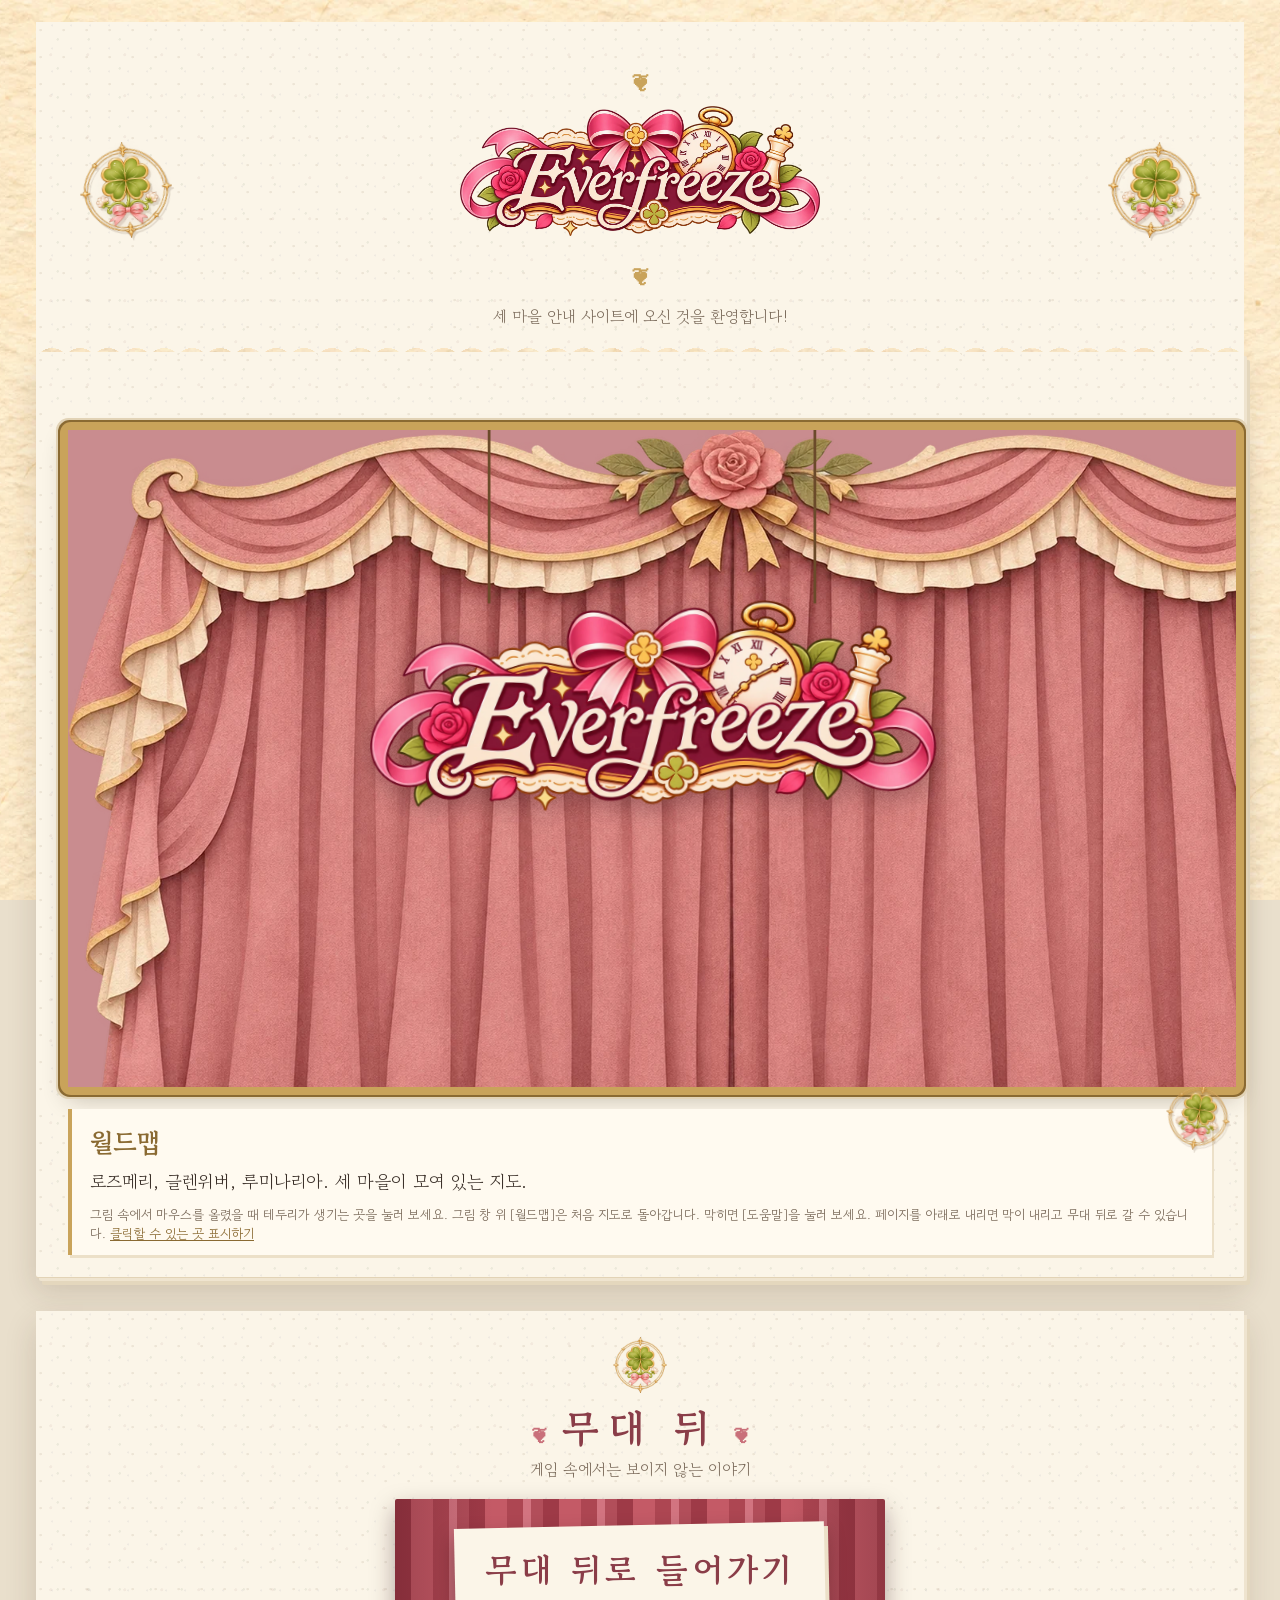
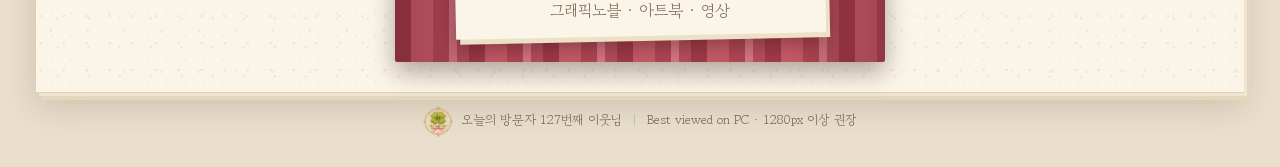
==== commit 125e3a9d: "Opening curtain covers the whole window Co-Authored-By: Claude Opus 5.5 <noreply@anthropic.com> Clau" ====
--- a/everfreeze_single.html
+++ b/everfreeze_single.html
@@ -864,6 +864,9 @@
 /* 우편함 시계: 시계판을 키우고 바늘은 시계판 안에 들어가게 줄인다 (회전축은 그대로 가운데) */
 .pa-clock{width:380px;height:380px}
 .pa-hand{scale:.62}
+/* 시작 커튼: 그림 창을 완전히 덮도록 크게, 닫혀 있을 때는 뒤 배경이 비치지 않게 */
+.opera .op-frame{left:-7%;top:-5%;width:114%;height:108%;inset:auto;object-fit:fill}
+.opera.has-frames.shut{background:#c98c8f}
 
 </style>
 </head>
@@ -1710,7 +1713,7 @@
     RM_HOME: { el: {
       desk: [320, 610, 265], drawer: [670, 612, 190], mirror: [990, 618, 335] } },
     RM_PLAZA: { el: {   // 시계탑 가운데 · 게시판 왼쪽 · 주민1 오른쪽
-      clock: [640, 545, 300], board: [330, 615, 225], 'plaza-npc': [960, 640, 345] } },
+      clock: [640, 575, 400], board: [320, 618, 225], 'plaza-npc': [960, 640, 345] } },
     RM_LIBRARY_EXT: { el: {   // 문은 도서관 입구 자리에 꼭 맞게
       'lib-notice': [300, 615, 165], 'lib-door': [640, 503, 128], aria: [960, 640, 370] } },
     RM_LIBRARY_READING: { el: {
@@ -3158,7 +3161,7 @@
     const frames = FR.every(k => EF.artHas(k)) ? FR.map(k => EF.artSrc(k)) : null;
     let frameImg = null;
     if (frames) {
-      op.classList.add('has-frames');
+      op.classList.add('has-frames', 'shut');
       frameImg = h('img', 'op-frame'); frameImg.src = frames[0]; frameImg.alt = ''; op.insertBefore(frameImg, hang);
       frames.forEach(u => { const pre = new Image(); pre.src = u; }); // 미리 불러 둔다
     }
@@ -3175,13 +3178,13 @@
     const step = T.open / 5;
     const openDrapes = async () => {
       op.classList.remove('closed'); op.classList.add('opening');
-      if (frames) { frameImg.style.opacity = 1; for (let i = 1; i < frames.length; i++) { await wait(step); frameImg.src = frames[i]; } await wait(step); frameImg.style.opacity = 0; await wait(step); }
+      if (frames) { frameImg.style.opacity = 1; for (let i = 1; i < frames.length; i++) { await wait(step); frameImg.src = frames[i]; op.classList.remove('shut'); } await wait(step); frameImg.style.opacity = 0; await wait(step); }
       else await wait(T.open);
       op.classList.remove('opening'); op.classList.add('open');
     };
     const closeDrapes = async () => {
       op.classList.remove('open'); op.classList.add('closed');
-      if (frames) { frameImg.src = frames[frames.length - 1]; frameImg.style.opacity = 1; for (let i = frames.length - 2; i >= 0; i--) { await wait(T.close / 4); frameImg.src = frames[i]; } }
+      if (frames) { frameImg.src = frames[frames.length - 1]; frameImg.style.opacity = 1; for (let i = frames.length - 2; i >= 0; i--) { await wait(T.close / 4); frameImg.src = frames[i]; } op.classList.add('shut'); }
       else await wait(T.close);
     };
 
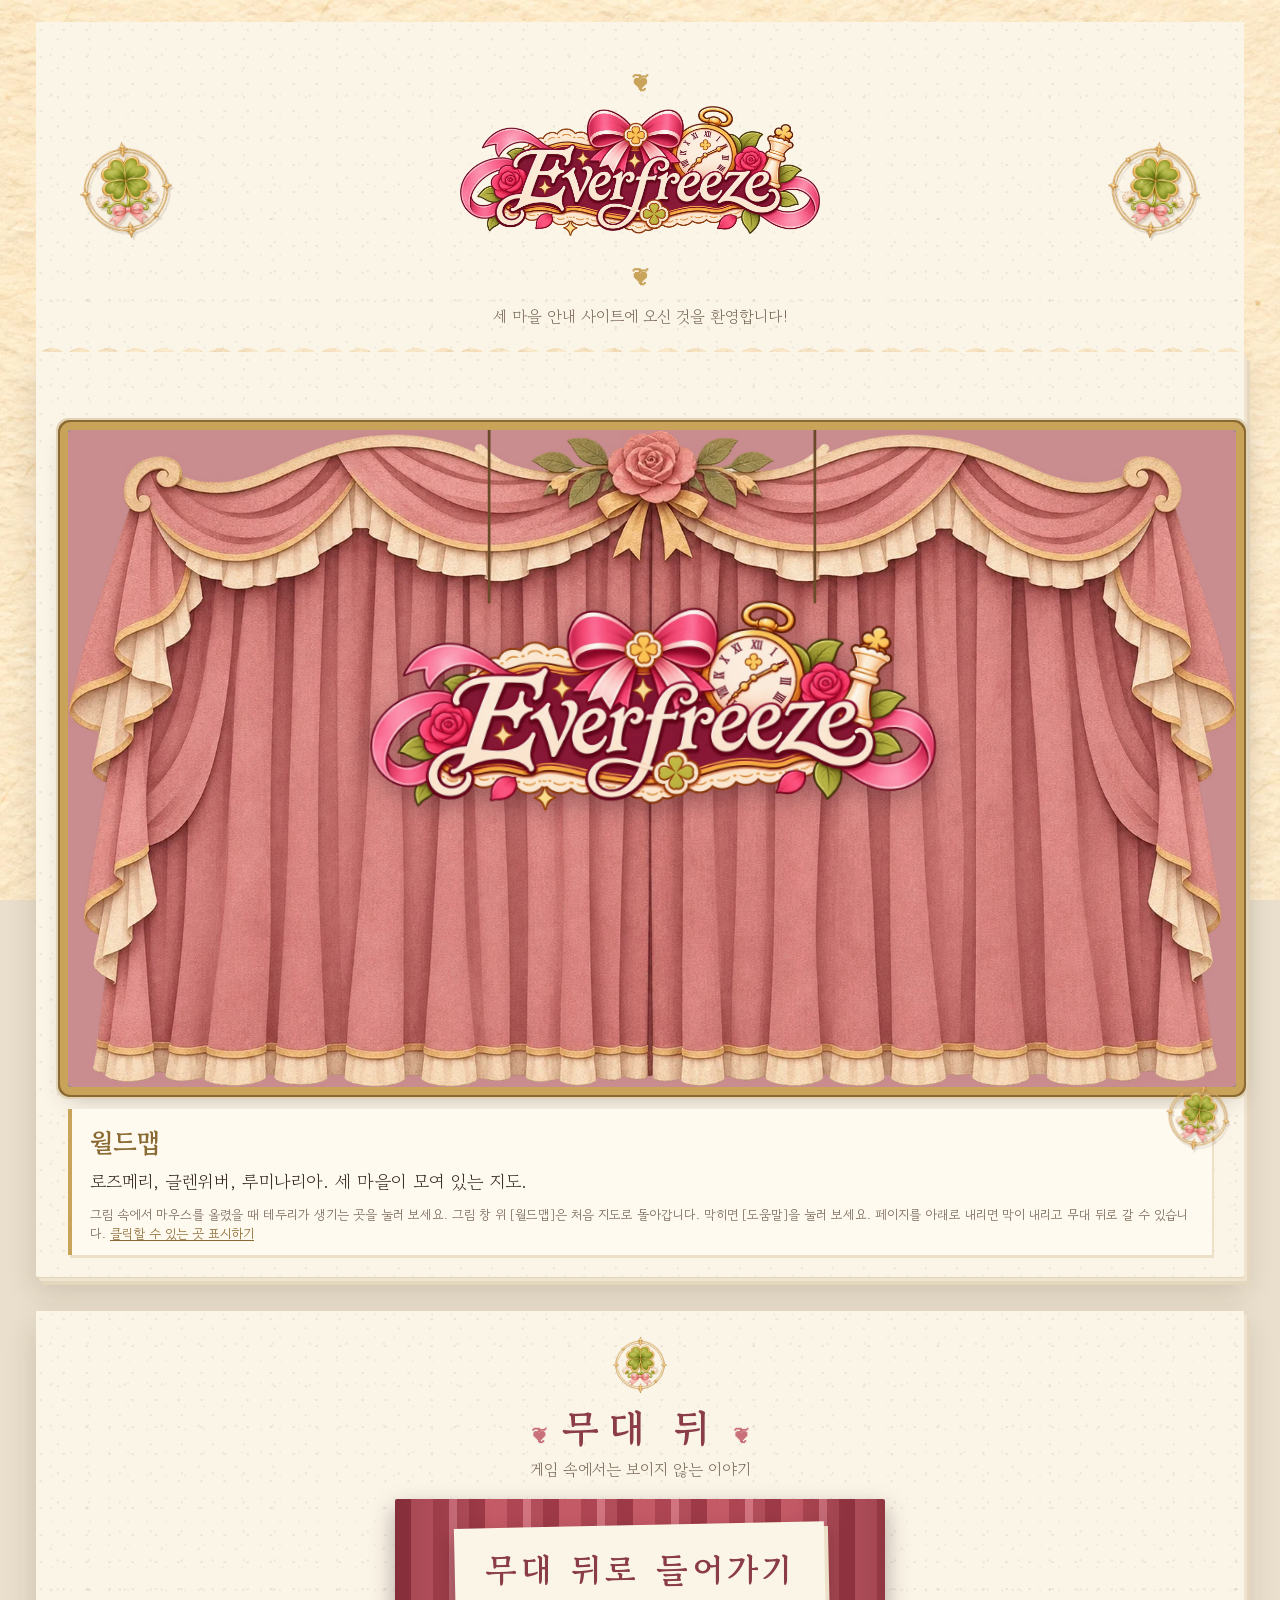
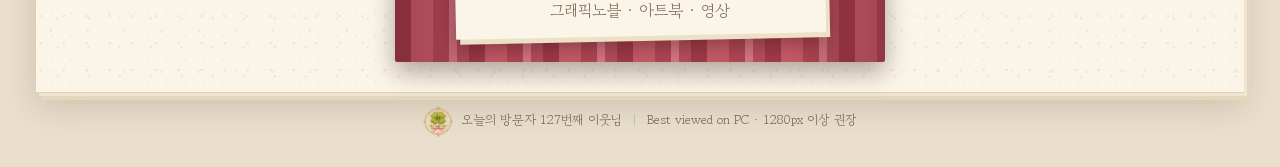
==== commit 8fe0c16a: "Curtains sit inside the stage window, filling it edge to edge Co-Authored-By: Claude Opus 5.5 <norep" ====
--- a/everfreeze_single.html
+++ b/everfreeze_single.html
@@ -867,6 +867,20 @@
 /* 시작 커튼: 그림 창을 완전히 덮도록 크게, 닫혀 있을 때는 뒤 배경이 비치지 않게 */
 .opera .op-frame{left:-7%;top:-5%;width:114%;height:108%;inset:auto;object-fit:fill}
 .opera.has-frames.shut{background:#c98c8f}
+/* 그림 클릭 요소: 그림의 투명한 곳은 눌리지 않는다 (view.js 가 그려진 곳을 찾아 누른다) */
+#stage .hs.has-el{pointer-events:none}
+#stage .hotspots{pointer-events:auto}
+#stage .hs.has-el.hov .el-img{filter:drop-shadow(0 0 3px #fffdf3) drop-shadow(0 0 3px #fffdf3) drop-shadow(0 0 10px rgba(255,236,170,.95));transform:scale(1.025)}
+/* 무대 뒤 책자 위 커튼 */
+.program{position:relative}
+.bs-curtain{position:absolute;left:-3%;right:-3%;top:-4%;bottom:-3%;z-index:20;pointer-events:none;background:#c98c8f;border-radius:6px;overflow:hidden;transition:opacity .4s}
+.bs-curtain img{width:100%;height:100%;object-fit:fill}
+.bs-curtain.gone{opacity:0}
+/* 커튼은 그림 창 안쪽에서 테두리까지 꽉 채운다 (창 밖으로 튀어나오지 않게) */
+body.has-curtain #stagewrap{overflow:hidden}
+.curtain-img.curtain-out{left:0;right:0;top:0;bottom:0}
+.fx.fx-top{left:0;right:0;top:0;bottom:0}
+.opera .op-frame{left:0;top:0;width:100%;height:100%}
 
 </style>
 </head>
@@ -1685,6 +1699,7 @@
 /* 자동 생성 (tools/gen_art_sizes.py) — 손으로 고치지 않는다. 있는 그림 목록과 크기. */
 (function () {
   window.EF.ART_FILES = {"bg/GW_HOUSE":[1672,941],"bg/GW_OAKS":[1672,941],"bg/GW_SIENNA":[1672,941],"bg/GW_TOWER":[1670,942],"bg/LM_ATELIER":[1672,941],"bg/LM_CAFE":[1672,941],"bg/LM_HARBOR":[1672,941],"bg/LM_LIGHTHOUSE":[1672,941],"bg/MAP_GLENWEAVER":[1672,941],"bg/MAP_LUMINARIA":[1672,941],"bg/MAP_ROSEMARY":[1672,941],"bg/RM_BELLA_SHOP":[1672,941],"bg/RM_HOME":[1672,941],"bg/RM_LIBRARY_ARCHIVE":[1672,941],"bg/RM_LIBRARY_EXT":[1672,941],"bg/RM_LIBRARY_READING":[1672,941],"bg/RM_LIBRARY_SECRET":[1672,941],"bg/RM_PLAZA":[1672,941],"bg/WORLD_MAP":[1672,941],"brand/emblem":[575,600],"brand/logo":[1400,506],"crack/crack-01":[869,938],"crack/crack-02":[1000,133],"crack/crack-03":[1000,256],"crack/crack-04":[1000,448],"crack/crack-05":[1000,369],"crack/crack-06":[1000,607],"crack/crack-07":[745,851],"crack/crack-08":[136,1000],"crack/crack-09":[1000,130],"crack/crack-10":[708,691],"cursor/stage1":[32,32],"cursor/stage2":[32,32],"cursor/stage3":[32,32],"cursor/stage4":[32,32],"cursor/stage5":[32,32],"curtain/curtain-glenweaver":[1672,941],"curtain/curtain-luminaria":[1672,941],"curtain/curtain-rosemary":[1672,941],"curtain/curtain-world":[1672,941],"el/GW_HOUSE-gw-resident":[381,1000],"el/GW_HOUSE-registry":[1000,932],"el/GW_OAKS-oaks":[541,1000],"el/GW_OAKS-old-thing":[744,1000],"el/GW_OAKS-shelf-spin":[998,1000],"el/GW_SIENNA-cloak":[835,943],"el/GW_SIENNA-rack":[1000,628],"el/GW_SIENNA-sienna":[514,1000],"el/GW_SIENNA-summer":[849,948],"el/GW_SIENNA-workbench-gw":[1000,756],"el/GW_TOWER-birdhouse":[1000,604],"el/GW_TOWER-shift-log":[560,1000],"el/LM_ATELIER-glass":[869,980],"el/LM_ATELIER-workbench-lm":[1000,625],"el/LM_CAFE-jelly":[1000,429],"el/LM_CAFE-lulu":[545,1000],"el/LM_CAFE-menu":[537,1000],"el/LM_HARBOR-boat":[877,954],"el/LM_HARBOR-pier":[1000,352],"el/LM_HARBOR-sign":[556,1000],"el/LM_HARBOR-turtle":[1000,493],"el/LM_LIGHTHOUSE-letter":[1000,788],"el/LM_LIGHTHOUSE-mailbox":[431,1000],"el/LM_LIGHTHOUSE-noa":[538,1000],"el/MAP_GLENWEAVER-m-house":[1000,850],"el/MAP_GLENWEAVER-m-oaks":[1000,745],"el/MAP_GLENWEAVER-m-sienna":[1000,921],"el/MAP_GLENWEAVER-m-tower":[788,1000],"el/MAP_LUMINARIA-m-atelier":[928,1000],"el/MAP_LUMINARIA-m-cafe":[1000,914],"el/MAP_LUMINARIA-m-harbor":[1000,333],"el/MAP_LUMINARIA-m-light":[1000,953],"el/MAP_ROSEMARY-m-home":[1000,983],"el/MAP_ROSEMARY-m-lib":[1000,976],"el/MAP_ROSEMARY-m-plaza":[820,1000],"el/MAP_ROSEMARY-m-shop":[1000,880],"el/RM_BELLA_SHOP-bella":[468,1000],"el/RM_BELLA_SHOP-display":[1000,736],"el/RM_BELLA_SHOP-ledger-shop":[1000,514],"el/RM_HOME-desk":[1000,957],"el/RM_HOME-drawer":[1000,546],"el/RM_HOME-mirror":[606,1000],"el/RM_LIBRARY_ARCHIVE-archive-box":[687,1000],"el/RM_LIBRARY_ARCHIVE-bookcase":[341,1000],"el/RM_LIBRARY_ARCHIVE-fragments":[1000,563],"el/RM_LIBRARY_EXT-aria":[492,1000],"el/RM_LIBRARY_EXT-lib-door":[782,1000],"el/RM_LIBRARY_EXT-lib-notice":[1000,559],"el/RM_LIBRARY_READING-ledger":[1000,776],"el/RM_LIBRARY_READING-shelf":[551,1000],"el/RM_LIBRARY_READING-to-archive-locked":[779,1000],"el/RM_LIBRARY_READING-to-archive-open":[785,1000],"el/RM_LIBRARY_SECRET-journal":[917,796],"el/RM_LIBRARY_SECRET-old-record":[778,1000],"el/RM_PLAZA-board":[1000,953],"el/RM_PLAZA-clock":[1000,990],"el/RM_PLAZA-plaza-npc":[470,1000],"el/WORLD_MAP-go-gw":[1000,663],"el/WORLD_MAP-go-lm":[1000,501],"el/WORLD_MAP-go-rm":[1000,495],"el/jelly-blue":[353,670],"el/jelly-green":[359,682],"el/jelly-pink":[355,673],"el/jelly-yellow":[354,686],"ending/ending-window-aria":[1672,941],"ending/ending-window":[1672,941],"npc/aria":[564,758],"npc/bella":[633,912],"npc/lulu":[615,786],"npc/noa":[578,772],"npc/oaks":[660,822],"npc/resident1":[627,932],"npc/resident2":[585,931],"npc/sienna":[585,721],"opening/open-0":[1672,941],"opening/open-1":[1672,941],"opening/open-2":[1672,941],"opening/open-3":[1672,941],"page/page-stage1":[1672,941],"page/page-stage2":[1672,941],"page/page-stage3":[1672,941],"page/page-stage4":[1672,941],"page/page-stage5":[1672,941],"puzzle/archive-frame":[883,900],"puzzle/archive-tile-sun":[900,899],"puzzle/archive-tile-tower":[835,900],"puzzle/archive-tile-wave":[702,900],"puzzle/drawer-lock":[900,458],"puzzle/drawer-wheel":[532,900],"puzzle/glass-dawn":[900,890],"puzzle/glass-dusk":[900,891],"puzzle/glass-frame":[898,900],"puzzle/glass-night":[900,898],"puzzle/glass-noon":[900,880],"puzzle/letter-lamp":[805,900],"puzzle/letter-light-evening":[900,892],"puzzle/letter-light-morning":[874,900],"puzzle/letter-light-night":[900,889],"puzzle/letter-light-noon":[878,900],"puzzle/lever-base":[900,543],"puzzle/lever-blue":[331,900],"puzzle/lever-green":[334,900],"puzzle/lever-pink":[335,900],"puzzle/lever-yellow":[333,900],"puzzle/mailbox-clock":[900,842],"puzzle/mailbox-hour":[600,600],"puzzle/mailbox-minute":[600,600],"puzzle/oldrec-page":[874,900],"puzzle/shelf-base":[845,900],"puzzle/shelf-ring1":[885,900],"puzzle/shelf-ring2":[896,900],"puzzle/shelf-ring3":[884,900],"puzzle/shelf-ring4":[868,900],"view/v-archivebox":[1672,941],"view/v-atelier":[1672,941],"view/v-birdhouse":[1672,941],"view/v-board":[1672,941],"view/v-book":[1672,941],"view/v-cloak":[1672,941],"view/v-clock":[1672,941],"view/v-desk":[1672,941],"view/v-display":[1672,941],"view/v-drawer":[1672,941],"view/v-glassart":[1672,941],"view/v-journal":[1672,941],"view/v-ledger":[1672,941],"view/v-letter":[1672,941],"view/v-libnotice":[1536,1024],"view/v-mailbox":[1672,941],"view/v-menu":[1672,941],"view/v-mirror":[1672,941],"view/v-oldrec":[1672,941],"view/v-oldthing":[1672,941],"view/v-pier":[1672,941],"view/v-rack":[1515,1038],"view/v-record":[1672,941],"view/v-registry":[1672,941],"view/v-shelf":[1672,941],"view/v-shopledger":[1672,941],"view/v-sign":[1672,941],"view/v-workbench":[1672,941]};
+  window.EF.ART_MASKS = {"el/GW_HOUSE-gw-resident":"[base64]","el/GW_HOUSE-registry":"[base64]","el/GW_OAKS-oaks":"[base64]","el/GW_OAKS-old-thing":"[base64]","el/GW_OAKS-shelf-spin":"[base64]","el/GW_SIENNA-cloak":"[base64]","el/GW_SIENNA-rack":"[base64]","el/GW_SIENNA-sienna":"[base64]","el/GW_SIENNA-summer":"[base64]","el/GW_SIENNA-workbench-gw":"[base64]","el/GW_TOWER-birdhouse":"[base64]","el/GW_TOWER-shift-log":"[base64]","el/LM_ATELIER-glass":"[base64]","el/LM_ATELIER-workbench-lm":"[base64]","el/LM_CAFE-jelly":"[base64]","el/LM_CAFE-lulu":"[base64]","el/LM_CAFE-menu":"[base64]","el/LM_HARBOR-boat":"[base64]","el/LM_HARBOR-pier":"[base64]","el/LM_HARBOR-sign":"[base64]","el/LM_HARBOR-turtle":"[base64]","el/LM_LIGHTHOUSE-letter":"[base64]","el/LM_LIGHTHOUSE-mailbox":"[base64]","el/LM_LIGHTHOUSE-noa":"[base64]","el/MAP_GLENWEAVER-m-house":"[base64]","el/MAP_GLENWEAVER-m-oaks":"[base64]","el/MAP_GLENWEAVER-m-sienna":"[base64]","el/MAP_GLENWEAVER-m-tower":"[base64]","el/MAP_LUMINARIA-m-atelier":"[base64]","el/MAP_LUMINARIA-m-cafe":"[base64]","el/MAP_LUMINARIA-m-harbor":"[base64]","el/MAP_LUMINARIA-m-light":"[base64]","el/MAP_ROSEMARY-m-home":"[base64]","el/MAP_ROSEMARY-m-lib":"[base64]","el/MAP_ROSEMARY-m-plaza":"[base64]","el/MAP_ROSEMARY-m-shop":"[base64]","el/RM_BELLA_SHOP-bella":"[base64]","el/RM_BELLA_SHOP-display":"[base64]","el/RM_BELLA_SHOP-ledger-shop":"[base64]","el/RM_HOME-desk":"[base64]","el/RM_HOME-drawer":"[base64]","el/RM_HOME-mirror":"[base64]","el/RM_LIBRARY_ARCHIVE-archive-box":"[base64]","el/RM_LIBRARY_ARCHIVE-bookcase":"[base64]","el/RM_LIBRARY_ARCHIVE-fragments":"[base64]","el/RM_LIBRARY_EXT-aria":"[base64]","el/RM_LIBRARY_EXT-lib-door":"[base64]","el/RM_LIBRARY_EXT-lib-notice":"[base64]","el/RM_LIBRARY_READING-ledger":"[base64]","el/RM_LIBRARY_READING-shelf":"[base64]","el/RM_LIBRARY_READING-to-archive-locked":"[base64]","el/RM_LIBRARY_READING-to-archive-open":"[base64]","el/RM_LIBRARY_SECRET-journal":"[base64]","el/RM_LIBRARY_SECRET-old-record":"[base64]","el/RM_PLAZA-board":"[base64]","el/RM_PLAZA-clock":"[base64]","el/RM_PLAZA-plaza-npc":"[base64]","el/WORLD_MAP-go-gw":"[base64]","el/WORLD_MAP-go-lm":"[base64]","el/WORLD_MAP-go-rm":"[base64]","el/jelly-blue":"[base64]","el/jelly-green":"[base64]","el/jelly-pink":"[base64]","el/jelly-yellow":"[base64]"};
 })();
 
 </script>
@@ -1709,13 +1724,14 @@
     // ===== 로즈메리 =====
     MAP_ROSEMARY: { el: {
       // 클로버의 집 왼쪽 · 시계탑 가운데 왼쪽 · 도서관은 뒤쪽(위)에서 잡화점과 조금 겹치게 · 잡화점 오른쪽 앞
-      'm-home': [240, 562, 250], 'm-plaza': [505, 545, 290], 'm-lib': [860, 495, 250], 'm-shop': [1010, 592, 245] } },
+      'm-home': [235, 565, 225], 'm-plaza': [545, 580, 500], 'm-lib': [860, 500, 250], 'm-shop': [1020, 640, 215] } },
     RM_HOME: { el: {
       desk: [320, 610, 265], drawer: [670, 612, 190], mirror: [990, 618, 335] } },
     RM_PLAZA: { el: {   // 시계탑 가운데 · 게시판 왼쪽 · 주민1 오른쪽
-      clock: [640, 575, 400], board: [320, 618, 225], 'plaza-npc': [960, 640, 345] } },
-    RM_LIBRARY_EXT: { el: {   // 문은 도서관 입구 자리에 꼭 맞게
-      'lib-notice': [300, 615, 165], 'lib-door': [640, 503, 128], aria: [960, 640, 370] } },
+      clock: [640, 600, 560], board: [255, 625, 215], 'plaza-npc': [1010, 650, 345] } },
+    // 도서관을 1.6배로 크게 보이게(배경 확대) · 문은 입구에 맞춰 · 아리아는 문 만한 크기 · 안내판은 작게
+    RM_LIBRARY_EXT: { bgZoom: { z: 1.6, x: 640, y: 503, to: [640, 560] }, el: {
+      'lib-notice': [290, 645, 85], 'lib-door': [640, 562, 208], aria: [930, 655, 270] } },
     RM_LIBRARY_READING: { el: {
       ledger: [320, 622, 235], shelf: [640, 615, 445],
       'to-archive': { at: [1005, 610, 410], img: 'RM_LIBRARY_READING-to-archive-locked',
@@ -1730,9 +1746,9 @@
 
     // ===== 글렌위버 ===== (집들은 땅 위에 서도록 조금 위로)
     MAP_GLENWEAVER: { el: {
-      'm-tower': [280, 515, 320], 'm-oaks': [525, 535, 230], 'm-sienna': [785, 518, 250], 'm-house': [1010, 548, 215] } },
+      'm-tower': [335, 560, 520], 'm-oaks': [600, 548, 161], 'm-sienna': [800, 525, 175], 'm-house': [1010, 548, 215] } },
     GW_TOWER: { el: {   // 레버 장치는 화면 가운데
-      birdhouse: [640, 470, 245], 'shift-log': [300, 625, 262] } },
+      birdhouse: [640, 455, 196], 'shift-log': [330, 625, 262] } },
     GW_OAKS: { el: {    // 회전 선반은 화면 가운데
       oaks: [290, 640, 360], 'shelf-spin': [640, 525, 330], 'old-thing': [990, 622, 225] } },
     GW_SIENNA: {
@@ -1743,13 +1759,13 @@
 
     // ===== 루미나리아 ===== (카페 왼쪽 · 등대 가운데)
     MAP_LUMINARIA: { el: {
-      'm-cafe': [300, 585, 255], 'm-atelier': [540, 565, 280], 'm-light': [790, 565, 300], 'm-harbor': [985, 470, 100] } },
+      'm-cafe': [305, 600, 340], 'm-atelier': [600, 565, 280], 'm-light': { at: [905, 585, 440], z: 2 }, 'm-harbor': [1035, 470, 100] } },
     LM_LIGHTHOUSE: { el: {   // 우편함 왼쪽 · 노아 가운데 · 편지는 계산대 위에 비스듬히
       mailbox: [300, 625, 300], noa: [580, 640, 370], letter: { at: [985, 474, 78], rot: -14 } } },
     LM_ATELIER: { el: {      // 유리 작품은 왼쪽 창틀 위에 · 작업대는 바닥 가운데
       glass: [320, 548, 250], 'workbench-lm': [790, 648, 255] } },
     LM_CAFE: { el: {         // 메뉴판은 루루 왼쪽
-      menu: [330, 636, 270], lulu: [530, 640, 360], jelly: [880, 285, 190] } },
+      menu: [245, 682, 270], lulu: [470, 598, 330], jelly: [880, 285, 190] } }, // 메뉴판은 왼쪽 앞 · 루루는 의자에 걸리지 않게 뒤로
     LM_HARBOR: {
       el: { pier: [430, 602, 150], sign: [960, 628, 262] },
       deco: [{ img: 'LM_HARBOR-boat', at: [760, 440, 160] }, { img: 'LM_HARBOR-turtle', at: [330, 478, 74] }] }
@@ -1997,6 +2013,28 @@
     stage.innerHTML = '';
     sceneEl = h('div', 'scene'); wm = h('div', 'wm'); sceneEl.append(wm);
     hsEl = h('div', 'hotspots');
+    // 그림 클릭 요소는 '그려진 곳'만 누른다: 투명한 곳을 누르면 뒤에 있는 요소가 눌린다 (EF.ART_MASKS)
+    const opaqueAt = (b, x, y) => {
+      const r = b.getBoundingClientRect(); if (x < r.left || x > r.right || y < r.top || y > r.bottom) return false;
+      const m = (EF.ART_MASKS || {})[b.dataset.art]; if (!m) return true;
+      const cx = Math.min(31, Math.floor((x - r.left) / r.width * 32)), cy = Math.min(31, Math.floor((y - r.top) / r.height * 32));
+      const i = cy * 32 + cx; return (parseInt(m[i >> 2], 16) >> (3 - (i & 3))) & 1;
+    };
+    const pickEl = e => {
+      const bs = [...hsEl.querySelectorAll('.hs.has-el')].map((b, i) => [b, +(b.style.zIndex || 0), i]).sort((a, c) => c[1] - a[1] || c[2] - a[2]);
+      const hit = bs.find(([b]) => opaqueAt(b, e.clientX, e.clientY)); return hit ? hit[0] : null;
+    };
+    let hov = null;
+    hsEl.addEventListener('pointermove', e => {
+      const b = e.target.closest('.hs:not(.has-el)') ? null : pickEl(e);
+      if (b !== hov) { if (hov) hov.classList.remove('hov'); hov = b; if (b) b.classList.add('hov'); }
+      hsEl.style.cursor = b ? 'pointer' : '';
+    });
+    hsEl.addEventListener('pointerleave', () => { if (hov) hov.classList.remove('hov'); hov = null; });
+    hsEl.addEventListener('click', e => {
+      if (!e.isTrusted || e.target.closest('.hs:not(.has-el)')) return;
+      const b = pickEl(e); if (b) b.click();
+    });
     UI.toastEl = h('div', 'toasts');
     UI.bannerEl = h('div', 'banner');
     backEl = h('div', 'edge-back'); backEl.onclick = () => UI.goBack();
@@ -2100,6 +2138,10 @@
       im.style.cssText = `left:${bx.x}px;top:${bx.y}px;width:${bx.w}px;height:${bx.h}px`; decoEl.append(im);
     });
     sceneEl.style.background = img + sc.bg;
+    // 배경 확대(art.js bgZoom): 원래 그림의 (x, y) 점이 그림 창의 to 자리에 오도록 z 배로 키운다
+    const bz = (EF.ART[sc.id] || {}).bgZoom;
+    if (bz && img) { sceneEl.style.backgroundSize = `${1280 * bz.z}px ${720 * bz.z}px, auto`;
+      sceneEl.style.backgroundPosition = `${bz.to[0] - bz.x * bz.z}px ${bz.to[1] - bz.y * bz.z}px, 0 0`; }
     sceneEl.classList.toggle('err-img', err); // 오작동 그림이 있으면 CSS 색 효과는 끈다
     sceneEl.classList.toggle('has-img', !!img); // 그림이 있으면 '배경 이미지 자리' 글씨를 숨긴다
     // 그림이 있는 장면: 클릭할 곳은 평소엔 안 보이고 마우스를 올리면 테두리만 나타난다.
@@ -2122,18 +2164,20 @@
     sc.hotspots.forEach(hp => {
       if (!EF.check(hp.showIf)) return;
       const b = h('button', `hs hs-${hp.kind}` + (hp.temp ? ' temp' : ''));
-      let box = { x: hp.x, y: hp.y, w: hp.w, h: hp.h }, elImg = null;
+      let box = { x: hp.x, y: hp.y, w: hp.w, h: hp.h }, elImg = null, spec_name = null;
       const ae = (art.el || {})[hp.id];
       if (ae) { // 그림 배치표(art.js)에 있으면 그 자리 · 그 그림으로
         const spec = Array.isArray(ae) ? { at: ae, img: `${sc.id}-${hp.id}` } : ae;
         const name = spec.alt && EF.check(spec.alt.if) ? spec.alt.img : (spec.img || `${sc.id}-${hp.id}`);
         if (spec.box) box = { x: spec.box[0], y: spec.box[1], w: spec.box[2], h: spec.box[3] };
-        else if (spec.at && EF.artHas('el/' + name)) { box = EF.artBox('el/' + name, spec.at); elImg = EF.artSrc('el/' + name); }
+        else if (spec.at && EF.artHas('el/' + name)) { box = EF.artBox('el/' + name, spec.at); elImg = EF.artSrc('el/' + name); spec_name = name; }
       }
       b.style.cssText = `left:${box.x}px;top:${box.y}px;width:${box.w}px;height:${box.h}px`;
+      if (ae && ae.z) b.style.zIndex = ae.z; // 다른 요소보다 앞에
       b.dataset.id = hp.id;
       if (elImg) {
         const im = h('img', 'el-img'); im.src = elImg; im.alt = hp.label; im.draggable = false; b.append(im); b.classList.add('has-el');
+        b.dataset.art = 'el/' + (spec_name || '');
         if (ae && ae.rot) b.style.transform = `rotate(${ae.rot}deg)`; // 비스듬히 놓인 물건
       }
       else if (ae && ae.box) b.classList.add('area'); // 배경 속 통로처럼 그림 없이 누르는 곳
@@ -3244,9 +3288,18 @@
       [...tabs.children].forEach((t, j) => t.classList.toggle('on', j === i));
     }
     leaves[0].classList.add('on'); tabs.children[0].classList.add('on');
-    gate.onclick = () => {
+    // 무대 뒤로 들어갈 때도 커튼이 걷히며 책자가 드러난다 (시작 커튼 그림 open-0~3 을 그대로 쓴다)
+    gate.onclick = async () => {
+      if (sec.classList.contains('open')) return;
       sec.classList.add('open');
-      setTimeout(() => book.scrollIntoView({ behavior: 'smooth', block: 'center' }), 350);
+      const fr = [0, 1, 2, 3].map(i => 'opening/open-' + i);
+      if (fr.every(k => EF.artHas(k))) {
+        const cv = h('div', 'bs-curtain'), im = h('img'); im.src = EF.artSrc(fr[0]); im.alt = ''; cv.append(im); book.append(cv);
+        book.scrollIntoView({ behavior: 'smooth', block: 'center' });
+        await wait(700);
+        for (let i = 1; i < fr.length; i++) { im.src = EF.artSrc(fr[i]); cv.style.background = 'none'; await wait(T.open / 5); }
+        cv.classList.add('gone'); await wait(400); cv.remove();
+      } else setTimeout(() => book.scrollIntoView({ behavior: 'smooth', block: 'center' }), 350);
     };
     shut.onclick = () => sec.classList.remove('open');
   };
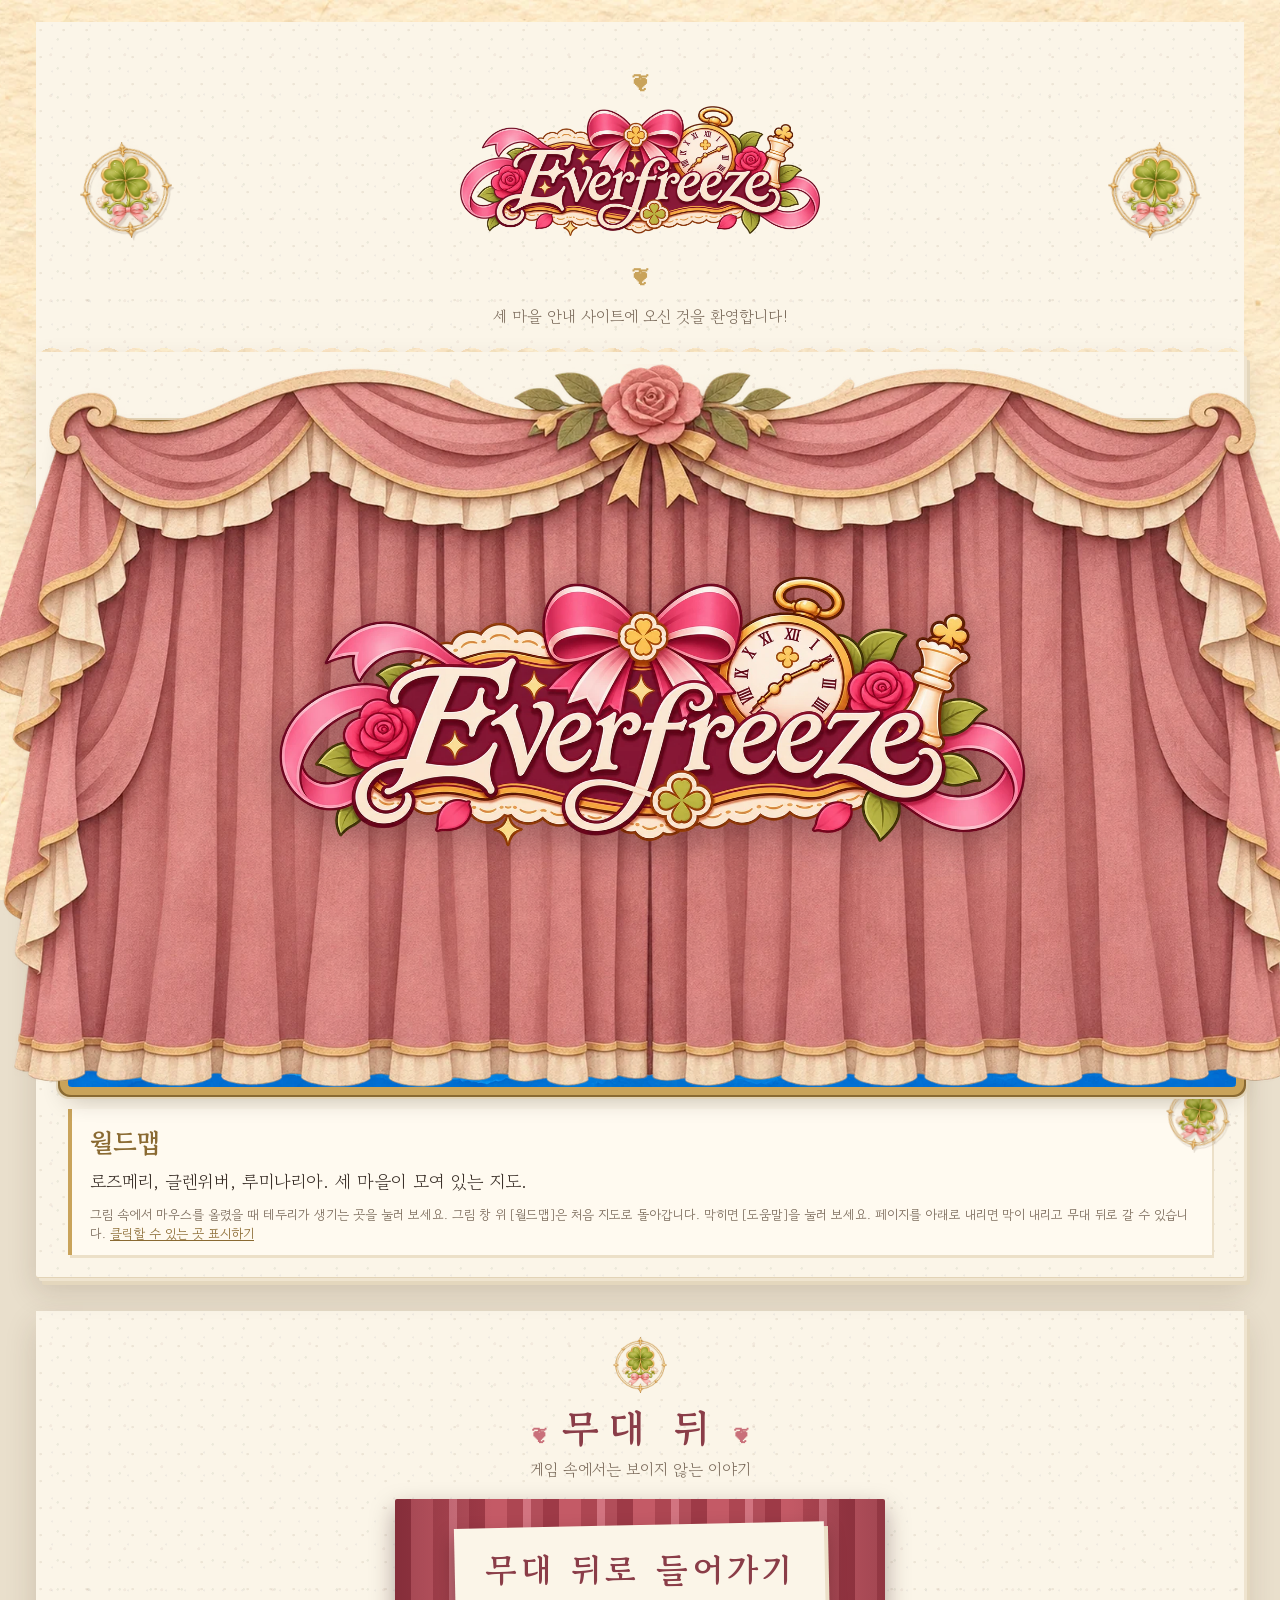
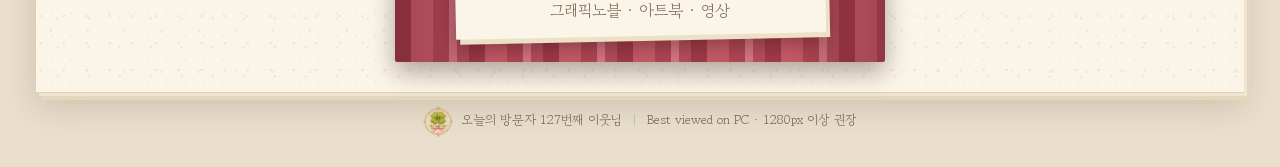
==== commit 2dd07ffe: "Layout v3: big opening curtain over title/world map (logo on curtain), village curtains inside windo" ====
--- a/everfreeze_single.html
+++ b/everfreeze_single.html
@@ -882,6 +882,25 @@
 .fx.fx-top{left:0;right:0;top:0;bottom:0}
 .opera .op-frame{left:0;top:0;width:100%;height:100%}
 
+/* ===== 화면 구성 v3 ===== */
+.curtain-img.curtain-out{all:unset}
+.curtain-img{z-index:6}
+.fx.fx-top{position:absolute;inset:0;z-index:7;border-radius:0}
+#page{position:relative}
+#stagewrap{z-index:1}
+/* 큰 커튼(시작 · 월드맵): 그림 창보다 양옆 · 위로 크게 */
+.big-curtain{position:absolute;z-index:5;pointer-events:none;transition:opacity .45s}
+.big-curtain.hide{opacity:0}
+.big-curtain .bc-frame{position:absolute;inset:0;width:100%;height:100%;object-fit:fill}
+.big-curtain .bc-logo{position:absolute;left:50%;top:48%;width:56%;transform:translate(-50%,-50%);pointer-events:auto;cursor:pointer;
+  filter:drop-shadow(0 10px 18px rgba(40,10,20,.35));transition:opacity .6s,transform .8s cubic-bezier(.55,0,.8,.2)}
+.big-curtain .bc-logo.gone{opacity:0;transform:translate(-50%,-140%)}
+body.stage-closed .big-curtain{pointer-events:auto;cursor:pointer}
+body.ovl .big-curtain{z-index:0} /* 창이 열리면 그림 창 뒤로 */
+.opera.has-frames .hang,.opera.has-frames .op-frame{display:none}
+.opera.has-frames.shut{background:transparent}
+.stage-tags{position:relative;z-index:6}
+
 </style>
 </head>
 <body>
@@ -2040,9 +2059,8 @@
     backEl = h('div', 'edge-back'); backEl.onclick = () => UI.goBack();
     backEl.append(h('div', 'edge-arrow')); // 뒤로 갈 수 있다는 표시(항상 희미하게 보이고, 마우스를 대면 진해짐)
     decoEl = h('div', 'deco'); curtainEl = h('div', 'curtain-img'); // 장식(누를 수 없음) · 마을 커튼 그림
-    stage.append(sceneEl, decoEl, hsEl, backEl, UI.toastEl, UI.bannerEl);
-    // 마을 커튼은 그림 창 바깥까지 감싸고, 잡음(노이즈)은 그 위 맨 꼭대기에 깐다
-    curtainEl.classList.add('curtain-out'); wrap.append(curtainEl, h('div', 'fx fx-top'));
+    // 마을 커튼 · 잡음은 그림 창 안: 클릭 요소 위, 대화 · 퍼즐 · 안내 창 아래
+    stage.append(sceneEl, decoEl, hsEl, curtainEl, h('div', 'fx fx-top'), backEl, UI.toastEl, UI.bannerEl);
     // 메모 버튼은 설정(showMemo)을 켰을 때만 만든다
     if (EF.CONFIG.showMemo) {
       memoBtn = h('button', 'memo-btn', '📓 메모 ('); nbCount = h('b', '', '0'); memoBtn.append(nbCount, ')');
@@ -2088,6 +2106,10 @@
     const s = wrap.clientWidth / 1280;
     wrap.style.height = Math.round(720 * s) + 'px';
     stage.style.transform = `scale(${s})`;
+    // 큰 커튼: 그림 창보다 양옆 7%, 위로 버튼 줄까지 덮는다
+    const big = document.querySelector('.big-curtain');
+    if (big) { const W = wrap.offsetWidth, H = wrap.offsetHeight;
+      Object.assign(big.style, { left: (wrap.offsetLeft - W * .07) + 'px', top: (wrap.offsetTop - H * .1) + 'px', width: W * 1.14 + 'px', height: H * 1.1 + 'px' }); }
   };
 
   // 뒤로: 한 단계 위 장면(장소 → 마을 지도 → 월드맵)으로
@@ -2127,7 +2149,9 @@
       : EF.BG_IMAGES.includes(bgId) ? `url(assets/bg/${bgId}.png) center/cover no-repeat, ` : '';
     // 마을 커튼 그림 (있으면 CSS 커튼 대신 이 그림이 무대 틀이 된다)
     const ck = 'curtain/' + EF.curtainFor(sc), hasCurtain = EF.artHas(ck);
-    curtainEl.style.backgroundImage = hasCurtain ? `url(${EF.artSrc(ck)})` : '';
+    const bigWorld = sc.kind === 'world' && EF.artHas('opening/open-2'); // 월드맵은 큰 시작 커튼이 틀이 된다
+    curtainEl.style.backgroundImage = hasCurtain && !bigWorld ? `url(${EF.artSrc(ck)})` : '';
+    if (UI.bigCurtainRest) UI.bigCurtainRest();
     document.body.classList.toggle('has-curtain', hasCurtain);
     // 장식 (누를 수 없는 그림)
     const art = EF.ART[sc.id] || {};
@@ -3203,11 +3227,24 @@
     // 커튼 그림(assets/opening/open-0~3: 닫힘 → 반쯤 → 묶임 → 다 걷힘)이 있으면 그림 장면으로 열고 닫는다
     const FR = [0, 1, 2, 3].map(i => 'opening/open-' + i);
     const frames = FR.every(k => EF.artHas(k)) ? FR.map(k => EF.artSrc(k)) : null;
-    let frameImg = null;
+    // 큰 커튼: 시작 화면 · 월드맵에서 그림 창 바깥까지 덮는다 (그림 창 위에 따로 놓음)
+    let frameImg = null, big = null, bigLogo = null;
     if (frames) {
       op.classList.add('has-frames', 'shut');
-      frameImg = h('img', 'op-frame'); frameImg.src = frames[0]; frameImg.alt = ''; op.insertBefore(frameImg, hang);
+      big = h('div', 'big-curtain'); frameImg = h('img', 'bc-frame'); frameImg.src = frames[0]; frameImg.alt = '';
+      big.append(frameImg);
+      if (EF.artHas('brand/logo')) { bigLogo = h('img', 'bc-logo'); bigLogo.src = EF.artSrc('brand/logo'); bigLogo.alt = 'EVERFREEZE'; big.append(bigLogo); }
+      const sw = document.getElementById('stagewrap'); sw.parentNode.insertBefore(big, sw.nextSibling); UI.fit();
       frames.forEach(u => { const pre = new Image(); pre.src = u; }); // 미리 불러 둔다
+      // 월드맵이면 묶인 커튼(open-2)이 큰 틀로 남고, 마을에서는 사라진다
+      UI.bigCurtainRest = () => {
+        if (!big || C.state !== 'play' || C.busy) return;
+        const world = EF.SCENES[EF.state.scene].kind === 'world';
+        frameImg.src = frames[2]; big.classList.toggle('hide', !world); document.body.classList.toggle('big-world', world);
+      };
+      // 그림 창 안에 대화 · 퍼즐 · 안내 창이 열리면 큰 커튼을 그림 창 뒤로 (창이 가려지지 않게)
+      new MutationObserver(() => document.body.classList.toggle('ovl', !!stage.querySelector('.scrim, .closeup')))
+        .observe(stage, { childList: true });
     }
     stage.append(op); document.body.classList.add('stage-closed');
 
@@ -3222,20 +3259,25 @@
     const step = T.open / 5;
     const openDrapes = async () => {
       op.classList.remove('closed'); op.classList.add('opening');
-      if (frames) { frameImg.style.opacity = 1; for (let i = 1; i < frames.length; i++) { await wait(step); frameImg.src = frames[i]; op.classList.remove('shut'); } await wait(step); frameImg.style.opacity = 0; await wait(step); }
+      if (frames) {
+        big.classList.remove('hide'); if (bigLogo) bigLogo.classList.add('gone');
+        const world = EF.SCENES[EF.state.scene].kind === 'world', last = world ? 2 : 3;
+        for (let i = 1; i <= last; i++) { await wait(step); frameImg.src = frames[i]; op.classList.remove('shut'); }
+        await wait(step); if (!world) big.classList.add('hide'); document.body.classList.toggle('big-world', world);
+      }
       else await wait(T.open);
       op.classList.remove('opening'); op.classList.add('open');
     };
     const closeDrapes = async () => {
       op.classList.remove('open'); op.classList.add('closed');
-      if (frames) { frameImg.src = frames[frames.length - 1]; frameImg.style.opacity = 1; for (let i = frames.length - 2; i >= 0; i--) { await wait(T.close / 4); frameImg.src = frames[i]; } op.classList.add('shut'); }
+      if (frames) { frameImg.src = frames[3]; big.classList.remove('hide'); for (let i = 2; i >= 0; i--) { await wait(T.close / 4); frameImg.src = frames[i]; } op.classList.add('shut'); }
       else await wait(T.close);
     };
 
     // 시작: 로고가 줄에 끌려 올라가고 → 커튼이 걷힌다
     const start = () => { if (C.state === 'title' && !C.busy) run(async () => { hang.classList.add('up'); await wait(T.rise); await openDrapes(); }, 'play').then(() => UI.onCurtainOpen && UI.onCurtainOpen()); }; // 처음 막이 열리면 안내 쪽지
     sign.onclick = e => { e.stopPropagation(); start(); };
-    op.onclick = start;
+    op.onclick = start; if (big) big.onclick = start;
     addEventListener('keydown', e => { if (C.state === 'title' && (e.key === 'Enter' || e.key === ' ')) { e.preventDefault(); start(); } });
 
     // ---- 스크롤: 내리면 막이 내리고, 맨 위로 오면 막이 오른다 ----
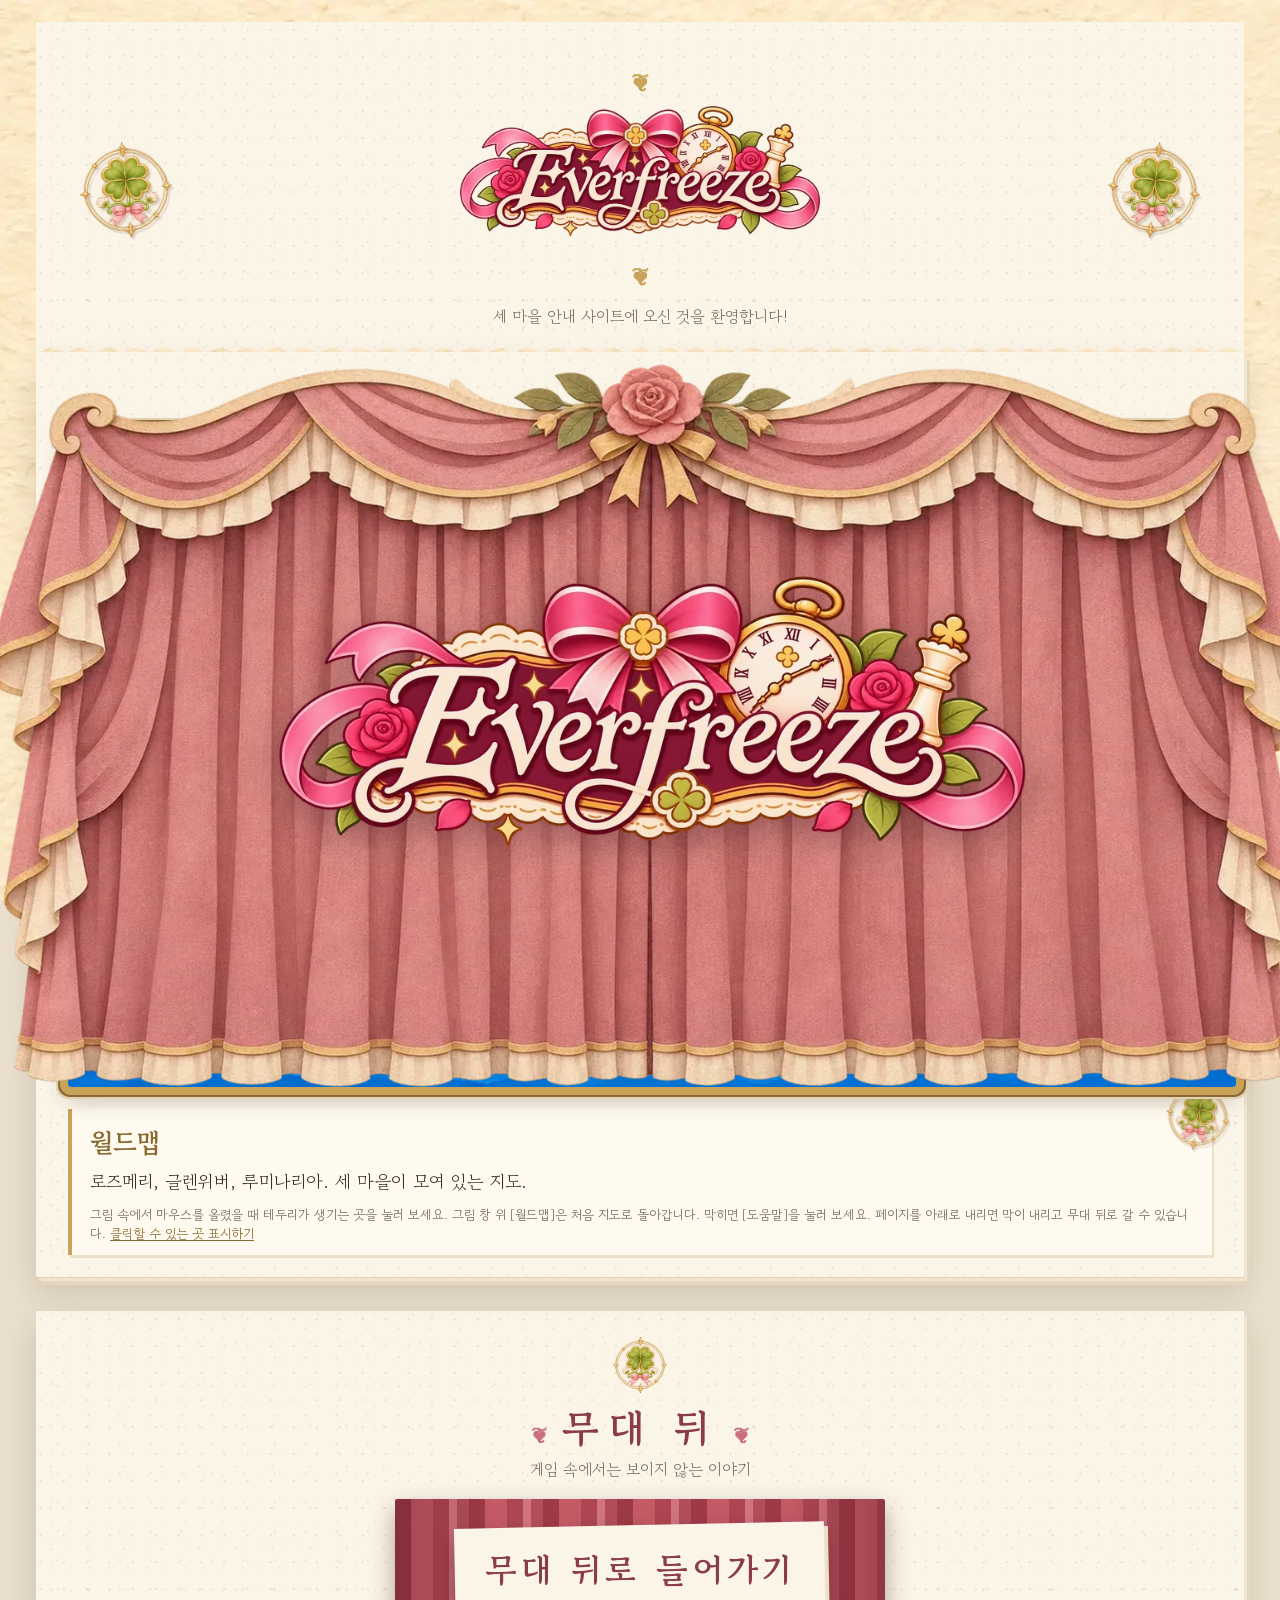
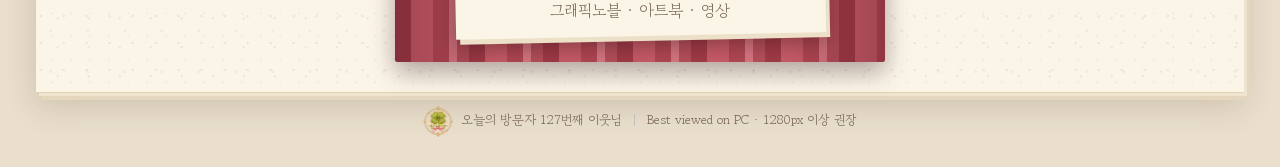
==== commit f56f015f: "Lighter images: downscale to display size and recompress (34.8MB -> 16.4MB), 75dpi metadata via tool" ====
--- a/everfreeze_single.html
+++ b/everfreeze_single.html
@@ -1717,8 +1717,8 @@
 <script>
 /* 자동 생성 (tools/gen_art_sizes.py) — 손으로 고치지 않는다. 있는 그림 목록과 크기. */
 (function () {
-  window.EF.ART_FILES = {"bg/GW_HOUSE":[1672,941],"bg/GW_OAKS":[1672,941],"bg/GW_SIENNA":[1672,941],"bg/GW_TOWER":[1670,942],"bg/LM_ATELIER":[1672,941],"bg/LM_CAFE":[1672,941],"bg/LM_HARBOR":[1672,941],"bg/LM_LIGHTHOUSE":[1672,941],"bg/MAP_GLENWEAVER":[1672,941],"bg/MAP_LUMINARIA":[1672,941],"bg/MAP_ROSEMARY":[1672,941],"bg/RM_BELLA_SHOP":[1672,941],"bg/RM_HOME":[1672,941],"bg/RM_LIBRARY_ARCHIVE":[1672,941],"bg/RM_LIBRARY_EXT":[1672,941],"bg/RM_LIBRARY_READING":[1672,941],"bg/RM_LIBRARY_SECRET":[1672,941],"bg/RM_PLAZA":[1672,941],"bg/WORLD_MAP":[1672,941],"brand/emblem":[575,600],"brand/logo":[1400,506],"crack/crack-01":[869,938],"crack/crack-02":[1000,133],"crack/crack-03":[1000,256],"crack/crack-04":[1000,448],"crack/crack-05":[1000,369],"crack/crack-06":[1000,607],"crack/crack-07":[745,851],"crack/crack-08":[136,1000],"crack/crack-09":[1000,130],"crack/crack-10":[708,691],"cursor/stage1":[32,32],"cursor/stage2":[32,32],"cursor/stage3":[32,32],"cursor/stage4":[32,32],"cursor/stage5":[32,32],"curtain/curtain-glenweaver":[1672,941],"curtain/curtain-luminaria":[1672,941],"curtain/curtain-rosemary":[1672,941],"curtain/curtain-world":[1672,941],"el/GW_HOUSE-gw-resident":[381,1000],"el/GW_HOUSE-registry":[1000,932],"el/GW_OAKS-oaks":[541,1000],"el/GW_OAKS-old-thing":[744,1000],"el/GW_OAKS-shelf-spin":[998,1000],"el/GW_SIENNA-cloak":[835,943],"el/GW_SIENNA-rack":[1000,628],"el/GW_SIENNA-sienna":[514,1000],"el/GW_SIENNA-summer":[849,948],"el/GW_SIENNA-workbench-gw":[1000,756],"el/GW_TOWER-birdhouse":[1000,604],"el/GW_TOWER-shift-log":[560,1000],"el/LM_ATELIER-glass":[869,980],"el/LM_ATELIER-workbench-lm":[1000,625],"el/LM_CAFE-jelly":[1000,429],"el/LM_CAFE-lulu":[545,1000],"el/LM_CAFE-menu":[537,1000],"el/LM_HARBOR-boat":[877,954],"el/LM_HARBOR-pier":[1000,352],"el/LM_HARBOR-sign":[556,1000],"el/LM_HARBOR-turtle":[1000,493],"el/LM_LIGHTHOUSE-letter":[1000,788],"el/LM_LIGHTHOUSE-mailbox":[431,1000],"el/LM_LIGHTHOUSE-noa":[538,1000],"el/MAP_GLENWEAVER-m-house":[1000,850],"el/MAP_GLENWEAVER-m-oaks":[1000,745],"el/MAP_GLENWEAVER-m-sienna":[1000,921],"el/MAP_GLENWEAVER-m-tower":[788,1000],"el/MAP_LUMINARIA-m-atelier":[928,1000],"el/MAP_LUMINARIA-m-cafe":[1000,914],"el/MAP_LUMINARIA-m-harbor":[1000,333],"el/MAP_LUMINARIA-m-light":[1000,953],"el/MAP_ROSEMARY-m-home":[1000,983],"el/MAP_ROSEMARY-m-lib":[1000,976],"el/MAP_ROSEMARY-m-plaza":[820,1000],"el/MAP_ROSEMARY-m-shop":[1000,880],"el/RM_BELLA_SHOP-bella":[468,1000],"el/RM_BELLA_SHOP-display":[1000,736],"el/RM_BELLA_SHOP-ledger-shop":[1000,514],"el/RM_HOME-desk":[1000,957],"el/RM_HOME-drawer":[1000,546],"el/RM_HOME-mirror":[606,1000],"el/RM_LIBRARY_ARCHIVE-archive-box":[687,1000],"el/RM_LIBRARY_ARCHIVE-bookcase":[341,1000],"el/RM_LIBRARY_ARCHIVE-fragments":[1000,563],"el/RM_LIBRARY_EXT-aria":[492,1000],"el/RM_LIBRARY_EXT-lib-door":[782,1000],"el/RM_LIBRARY_EXT-lib-notice":[1000,559],"el/RM_LIBRARY_READING-ledger":[1000,776],"el/RM_LIBRARY_READING-shelf":[551,1000],"el/RM_LIBRARY_READING-to-archive-locked":[779,1000],"el/RM_LIBRARY_READING-to-archive-open":[785,1000],"el/RM_LIBRARY_SECRET-journal":[917,796],"el/RM_LIBRARY_SECRET-old-record":[778,1000],"el/RM_PLAZA-board":[1000,953],"el/RM_PLAZA-clock":[1000,990],"el/RM_PLAZA-plaza-npc":[470,1000],"el/WORLD_MAP-go-gw":[1000,663],"el/WORLD_MAP-go-lm":[1000,501],"el/WORLD_MAP-go-rm":[1000,495],"el/jelly-blue":[353,670],"el/jelly-green":[359,682],"el/jelly-pink":[355,673],"el/jelly-yellow":[354,686],"ending/ending-window-aria":[1672,941],"ending/ending-window":[1672,941],"npc/aria":[564,758],"npc/bella":[633,912],"npc/lulu":[615,786],"npc/noa":[578,772],"npc/oaks":[660,822],"npc/resident1":[627,932],"npc/resident2":[585,931],"npc/sienna":[585,721],"opening/open-0":[1672,941],"opening/open-1":[1672,941],"opening/open-2":[1672,941],"opening/open-3":[1672,941],"page/page-stage1":[1672,941],"page/page-stage2":[1672,941],"page/page-stage3":[1672,941],"page/page-stage4":[1672,941],"page/page-stage5":[1672,941],"puzzle/archive-frame":[883,900],"puzzle/archive-tile-sun":[900,899],"puzzle/archive-tile-tower":[835,900],"puzzle/archive-tile-wave":[702,900],"puzzle/drawer-lock":[900,458],"puzzle/drawer-wheel":[532,900],"puzzle/glass-dawn":[900,890],"puzzle/glass-dusk":[900,891],"puzzle/glass-frame":[898,900],"puzzle/glass-night":[900,898],"puzzle/glass-noon":[900,880],"puzzle/letter-lamp":[805,900],"puzzle/letter-light-evening":[900,892],"puzzle/letter-light-morning":[874,900],"puzzle/letter-light-night":[900,889],"puzzle/letter-light-noon":[878,900],"puzzle/lever-base":[900,543],"puzzle/lever-blue":[331,900],"puzzle/lever-green":[334,900],"puzzle/lever-pink":[335,900],"puzzle/lever-yellow":[333,900],"puzzle/mailbox-clock":[900,842],"puzzle/mailbox-hour":[600,600],"puzzle/mailbox-minute":[600,600],"puzzle/oldrec-page":[874,900],"puzzle/shelf-base":[845,900],"puzzle/shelf-ring1":[885,900],"puzzle/shelf-ring2":[896,900],"puzzle/shelf-ring3":[884,900],"puzzle/shelf-ring4":[868,900],"view/v-archivebox":[1672,941],"view/v-atelier":[1672,941],"view/v-birdhouse":[1672,941],"view/v-board":[1672,941],"view/v-book":[1672,941],"view/v-cloak":[1672,941],"view/v-clock":[1672,941],"view/v-desk":[1672,941],"view/v-display":[1672,941],"view/v-drawer":[1672,941],"view/v-glassart":[1672,941],"view/v-journal":[1672,941],"view/v-ledger":[1672,941],"view/v-letter":[1672,941],"view/v-libnotice":[1536,1024],"view/v-mailbox":[1672,941],"view/v-menu":[1672,941],"view/v-mirror":[1672,941],"view/v-oldrec":[1672,941],"view/v-oldthing":[1672,941],"view/v-pier":[1672,941],"view/v-rack":[1515,1038],"view/v-record":[1672,941],"view/v-registry":[1672,941],"view/v-shelf":[1672,941],"view/v-shopledger":[1672,941],"view/v-sign":[1672,941],"view/v-workbench":[1672,941]};
-  window.EF.ART_MASKS = {"el/GW_HOUSE-gw-resident":"[base64]","el/GW_HOUSE-registry":"[base64]","el/GW_OAKS-oaks":"[base64]","el/GW_OAKS-old-thing":"[base64]","el/GW_OAKS-shelf-spin":"[base64]","el/GW_SIENNA-cloak":"[base64]","el/GW_SIENNA-rack":"[base64]","el/GW_SIENNA-sienna":"[base64]","el/GW_SIENNA-summer":"[base64]","el/GW_SIENNA-workbench-gw":"[base64]","el/GW_TOWER-birdhouse":"[base64]","el/GW_TOWER-shift-log":"[base64]","el/LM_ATELIER-glass":"[base64]","el/LM_ATELIER-workbench-lm":"[base64]","el/LM_CAFE-jelly":"[base64]","el/LM_CAFE-lulu":"[base64]","el/LM_CAFE-menu":"[base64]","el/LM_HARBOR-boat":"[base64]","el/LM_HARBOR-pier":"[base64]","el/LM_HARBOR-sign":"[base64]","el/LM_HARBOR-turtle":"[base64]","el/LM_LIGHTHOUSE-letter":"[base64]","el/LM_LIGHTHOUSE-mailbox":"[base64]","el/LM_LIGHTHOUSE-noa":"[base64]","el/MAP_GLENWEAVER-m-house":"[base64]","el/MAP_GLENWEAVER-m-oaks":"[base64]","el/MAP_GLENWEAVER-m-sienna":"[base64]","el/MAP_GLENWEAVER-m-tower":"[base64]","el/MAP_LUMINARIA-m-atelier":"[base64]","el/MAP_LUMINARIA-m-cafe":"[base64]","el/MAP_LUMINARIA-m-harbor":"[base64]","el/MAP_LUMINARIA-m-light":"[base64]","el/MAP_ROSEMARY-m-home":"[base64]","el/MAP_ROSEMARY-m-lib":"[base64]","el/MAP_ROSEMARY-m-plaza":"[base64]","el/MAP_ROSEMARY-m-shop":"[base64]","el/RM_BELLA_SHOP-bella":"[base64]","el/RM_BELLA_SHOP-display":"[base64]","el/RM_BELLA_SHOP-ledger-shop":"[base64]","el/RM_HOME-desk":"[base64]","el/RM_HOME-drawer":"[base64]","el/RM_HOME-mirror":"[base64]","el/RM_LIBRARY_ARCHIVE-archive-box":"[base64]","el/RM_LIBRARY_ARCHIVE-bookcase":"[base64]","el/RM_LIBRARY_ARCHIVE-fragments":"[base64]","el/RM_LIBRARY_EXT-aria":"[base64]","el/RM_LIBRARY_EXT-lib-door":"[base64]","el/RM_LIBRARY_EXT-lib-notice":"[base64]","el/RM_LIBRARY_READING-ledger":"[base64]","el/RM_LIBRARY_READING-shelf":"[base64]","el/RM_LIBRARY_READING-to-archive-locked":"[base64]","el/RM_LIBRARY_READING-to-archive-open":"[base64]","el/RM_LIBRARY_SECRET-journal":"[base64]","el/RM_LIBRARY_SECRET-old-record":"[base64]","el/RM_PLAZA-board":"[base64]","el/RM_PLAZA-clock":"[base64]","el/RM_PLAZA-plaza-npc":"[base64]","el/WORLD_MAP-go-gw":"[base64]","el/WORLD_MAP-go-lm":"[base64]","el/WORLD_MAP-go-rm":"[base64]","el/jelly-blue":"[base64]","el/jelly-green":"[base64]","el/jelly-pink":"[base64]","el/jelly-yellow":"[base64]"};
+  window.EF.ART_FILES = {"bg/GW_HOUSE":[1280,720],"bg/GW_OAKS":[1280,720],"bg/GW_SIENNA":[1280,720],"bg/GW_TOWER":[1280,722],"bg/LM_ATELIER":[1280,720],"bg/LM_CAFE":[1280,720],"bg/LM_HARBOR":[1280,720],"bg/LM_LIGHTHOUSE":[1280,720],"bg/MAP_GLENWEAVER":[1280,720],"bg/MAP_LUMINARIA":[1280,720],"bg/MAP_ROSEMARY":[1280,720],"bg/RM_BELLA_SHOP":[1280,720],"bg/RM_HOME":[1280,720],"bg/RM_LIBRARY_ARCHIVE":[1280,720],"bg/RM_LIBRARY_EXT":[1280,720],"bg/RM_LIBRARY_READING":[1280,720],"bg/RM_LIBRARY_SECRET":[1280,720],"bg/RM_PLAZA":[1280,720],"bg/WORLD_MAP":[1280,720],"brand/emblem":[575,600],"brand/logo":[900,325],"crack/crack-01":[556,600],"crack/crack-02":[600,80],"crack/crack-03":[600,154],"crack/crack-04":[600,269],"crack/crack-05":[600,221],"crack/crack-06":[600,364],"crack/crack-07":[525,600],"crack/crack-08":[82,600],"crack/crack-09":[600,78],"crack/crack-10":[600,586],"cursor/stage1":[32,32],"cursor/stage2":[32,32],"cursor/stage3":[32,32],"cursor/stage4":[32,32],"cursor/stage5":[32,32],"curtain/curtain-glenweaver":[1400,788],"curtain/curtain-luminaria":[1400,788],"curtain/curtain-rosemary":[1400,788],"curtain/curtain-world":[1400,788],"el/GW_HOUSE-gw-resident":[244,640],"el/GW_HOUSE-registry":[640,596],"el/GW_OAKS-oaks":[346,640],"el/GW_OAKS-old-thing":[476,640],"el/GW_OAKS-shelf-spin":[639,640],"el/GW_SIENNA-cloak":[567,640],"el/GW_SIENNA-rack":[640,402],"el/GW_SIENNA-sienna":[329,640],"el/GW_SIENNA-summer":[573,640],"el/GW_SIENNA-workbench-gw":[640,484],"el/GW_TOWER-birdhouse":[640,387],"el/GW_TOWER-shift-log":[358,640],"el/LM_ATELIER-glass":[568,640],"el/LM_ATELIER-workbench-lm":[640,400],"el/LM_CAFE-jelly":[640,275],"el/LM_CAFE-lulu":[349,640],"el/LM_CAFE-menu":[344,640],"el/LM_HARBOR-boat":[588,640],"el/LM_HARBOR-pier":[640,225],"el/LM_HARBOR-sign":[356,640],"el/LM_HARBOR-turtle":[640,316],"el/LM_LIGHTHOUSE-letter":[640,504],"el/LM_LIGHTHOUSE-mailbox":[276,640],"el/LM_LIGHTHOUSE-noa":[344,640],"el/MAP_GLENWEAVER-m-house":[640,544],"el/MAP_GLENWEAVER-m-oaks":[640,477],"el/MAP_GLENWEAVER-m-sienna":[640,589],"el/MAP_GLENWEAVER-m-tower":[504,640],"el/MAP_LUMINARIA-m-atelier":[594,640],"el/MAP_LUMINARIA-m-cafe":[640,585],"el/MAP_LUMINARIA-m-harbor":[640,213],"el/MAP_LUMINARIA-m-light":[640,610],"el/MAP_ROSEMARY-m-home":[640,629],"el/MAP_ROSEMARY-m-lib":[640,625],"el/MAP_ROSEMARY-m-plaza":[525,640],"el/MAP_ROSEMARY-m-shop":[640,563],"el/RM_BELLA_SHOP-bella":[300,640],"el/RM_BELLA_SHOP-display":[640,471],"el/RM_BELLA_SHOP-ledger-shop":[640,329],"el/RM_HOME-desk":[640,612],"el/RM_HOME-drawer":[640,349],"el/RM_HOME-mirror":[388,640],"el/RM_LIBRARY_ARCHIVE-archive-box":[440,640],"el/RM_LIBRARY_ARCHIVE-bookcase":[218,640],"el/RM_LIBRARY_ARCHIVE-fragments":[640,360],"el/RM_LIBRARY_EXT-aria":[315,640],"el/RM_LIBRARY_EXT-lib-door":[500,640],"el/RM_LIBRARY_EXT-lib-notice":[640,358],"el/RM_LIBRARY_READING-ledger":[640,497],"el/RM_LIBRARY_READING-shelf":[353,640],"el/RM_LIBRARY_READING-to-archive-locked":[499,640],"el/RM_LIBRARY_READING-to-archive-open":[502,640],"el/RM_LIBRARY_SECRET-journal":[640,556],"el/RM_LIBRARY_SECRET-old-record":[498,640],"el/RM_PLAZA-board":[640,610],"el/RM_PLAZA-clock":[640,634],"el/RM_PLAZA-plaza-npc":[301,640],"el/WORLD_MAP-go-gw":[640,424],"el/WORLD_MAP-go-lm":[640,321],"el/WORLD_MAP-go-rm":[640,317],"el/jelly-blue":[337,640],"el/jelly-green":[337,640],"el/jelly-pink":[338,640],"el/jelly-yellow":[330,640],"ending/ending-window-aria":[1280,720],"ending/ending-window":[1280,720],"npc/aria":[564,758],"npc/bella":[625,900],"npc/lulu":[615,786],"npc/noa":[578,772],"npc/oaks":[660,822],"npc/resident1":[605,900],"npc/resident2":[566,900],"npc/sienna":[585,721],"opening/open-0":[1400,788],"opening/open-1":[1400,788],"opening/open-2":[1400,788],"opening/open-3":[1400,788],"page/page-stage1":[1600,900],"page/page-stage2":[1600,900],"page/page-stage3":[1600,900],"page/page-stage4":[1600,900],"page/page-stage5":[1600,900],"puzzle/archive-frame":[628,640],"puzzle/archive-tile-sun":[640,639],"puzzle/archive-tile-tower":[594,640],"puzzle/archive-tile-wave":[499,640],"puzzle/drawer-lock":[640,326],"puzzle/drawer-wheel":[378,640],"puzzle/glass-dawn":[640,633],"puzzle/glass-dusk":[640,634],"puzzle/glass-frame":[639,640],"puzzle/glass-night":[640,639],"puzzle/glass-noon":[640,626],"puzzle/letter-lamp":[572,640],"puzzle/letter-light-evening":[640,634],"puzzle/letter-light-morning":[622,640],"puzzle/letter-light-night":[640,632],"puzzle/letter-light-noon":[624,640],"puzzle/lever-base":[640,386],"puzzle/lever-blue":[235,640],"puzzle/lever-green":[238,640],"puzzle/lever-pink":[238,640],"puzzle/lever-yellow":[237,640],"puzzle/mailbox-clock":[640,599],"puzzle/mailbox-hour":[600,600],"puzzle/mailbox-minute":[600,600],"puzzle/oldrec-page":[622,640],"puzzle/shelf-base":[601,640],"puzzle/shelf-ring1":[629,640],"puzzle/shelf-ring2":[637,640],"puzzle/shelf-ring3":[629,640],"puzzle/shelf-ring4":[617,640],"view/v-archivebox":[1280,720],"view/v-atelier":[1280,720],"view/v-birdhouse":[1280,720],"view/v-board":[1280,720],"view/v-book":[1280,720],"view/v-cloak":[1280,720],"view/v-clock":[1280,720],"view/v-desk":[1280,720],"view/v-display":[1280,720],"view/v-drawer":[1280,720],"view/v-glassart":[1280,720],"view/v-journal":[1280,720],"view/v-ledger":[1280,720],"view/v-letter":[1280,720],"view/v-libnotice":[1280,853],"view/v-mailbox":[1280,720],"view/v-menu":[1280,720],"view/v-mirror":[1280,720],"view/v-oldrec":[1280,720],"view/v-oldthing":[1280,720],"view/v-pier":[1280,720],"view/v-rack":[1280,877],"view/v-record":[1280,720],"view/v-registry":[1280,720],"view/v-shelf":[1280,720],"view/v-shopledger":[1280,720],"view/v-sign":[1280,720],"view/v-workbench":[1280,720]};
+  window.EF.ART_MASKS = {"el/GW_HOUSE-gw-resident":"[base64]","el/GW_HOUSE-registry":"[base64]","el/GW_OAKS-oaks":"[base64]","el/GW_OAKS-old-thing":"[base64]","el/GW_OAKS-shelf-spin":"[base64]","el/GW_SIENNA-cloak":"[base64]","el/GW_SIENNA-rack":"[base64]","el/GW_SIENNA-sienna":"[base64]","el/GW_SIENNA-summer":"[base64]","el/GW_SIENNA-workbench-gw":"[base64]","el/GW_TOWER-birdhouse":"[base64]","el/GW_TOWER-shift-log":"[base64]","el/LM_ATELIER-glass":"[base64]","el/LM_ATELIER-workbench-lm":"[base64]","el/LM_CAFE-jelly":"[base64]","el/LM_CAFE-lulu":"[base64]","el/LM_CAFE-menu":"[base64]","el/LM_HARBOR-boat":"[base64]","el/LM_HARBOR-pier":"[base64]","el/LM_HARBOR-sign":"[base64]","el/LM_HARBOR-turtle":"[base64]","el/LM_LIGHTHOUSE-letter":"[base64]","el/LM_LIGHTHOUSE-mailbox":"[base64]","el/LM_LIGHTHOUSE-noa":"[base64]","el/MAP_GLENWEAVER-m-house":"[base64]","el/MAP_GLENWEAVER-m-oaks":"[base64]","el/MAP_GLENWEAVER-m-sienna":"[base64]","el/MAP_GLENWEAVER-m-tower":"[base64]","el/MAP_LUMINARIA-m-atelier":"[base64]","el/MAP_LUMINARIA-m-cafe":"[base64]","el/MAP_LUMINARIA-m-harbor":"[base64]","el/MAP_LUMINARIA-m-light":"[base64]","el/MAP_ROSEMARY-m-home":"[base64]","el/MAP_ROSEMARY-m-lib":"[base64]","el/MAP_ROSEMARY-m-plaza":"[base64]","el/MAP_ROSEMARY-m-shop":"[base64]","el/RM_BELLA_SHOP-bella":"[base64]","el/RM_BELLA_SHOP-display":"[base64]","el/RM_BELLA_SHOP-ledger-shop":"[base64]","el/RM_HOME-desk":"[base64]","el/RM_HOME-drawer":"[base64]","el/RM_HOME-mirror":"[base64]","el/RM_LIBRARY_ARCHIVE-archive-box":"[base64]","el/RM_LIBRARY_ARCHIVE-bookcase":"[base64]","el/RM_LIBRARY_ARCHIVE-fragments":"[base64]","el/RM_LIBRARY_EXT-aria":"[base64]","el/RM_LIBRARY_EXT-lib-door":"[base64]","el/RM_LIBRARY_EXT-lib-notice":"[base64]","el/RM_LIBRARY_READING-ledger":"[base64]","el/RM_LIBRARY_READING-shelf":"[base64]","el/RM_LIBRARY_READING-to-archive-locked":"[base64]","el/RM_LIBRARY_READING-to-archive-open":"[base64]","el/RM_LIBRARY_SECRET-journal":"[base64]","el/RM_LIBRARY_SECRET-old-record":"[base64]","el/RM_PLAZA-board":"[base64]","el/RM_PLAZA-clock":"[base64]","el/RM_PLAZA-plaza-npc":"[base64]","el/WORLD_MAP-go-gw":"[base64]","el/WORLD_MAP-go-lm":"[base64]","el/WORLD_MAP-go-rm":"[base64]","el/jelly-blue":"[base64]","el/jelly-green":"[base64]","el/jelly-pink":"[base64]","el/jelly-yellow":"[base64]"};
 })();
 
 </script>
